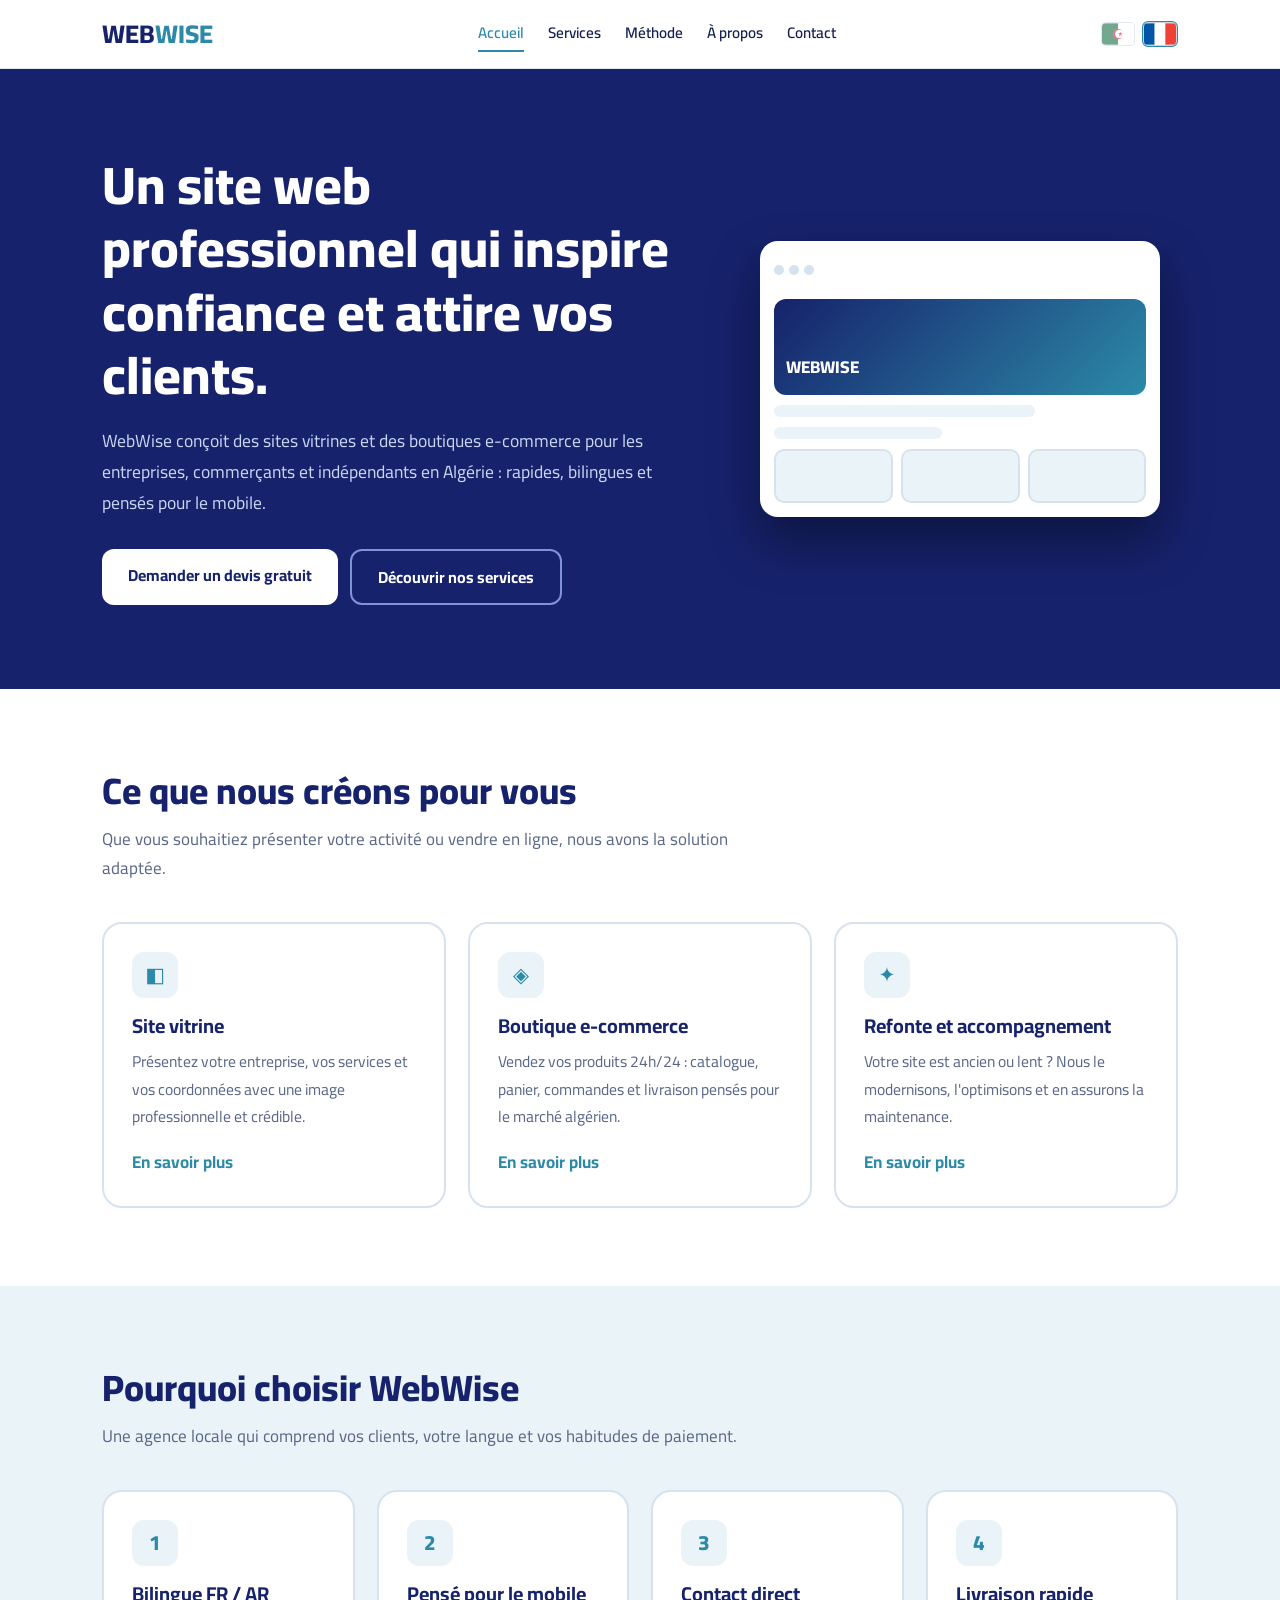
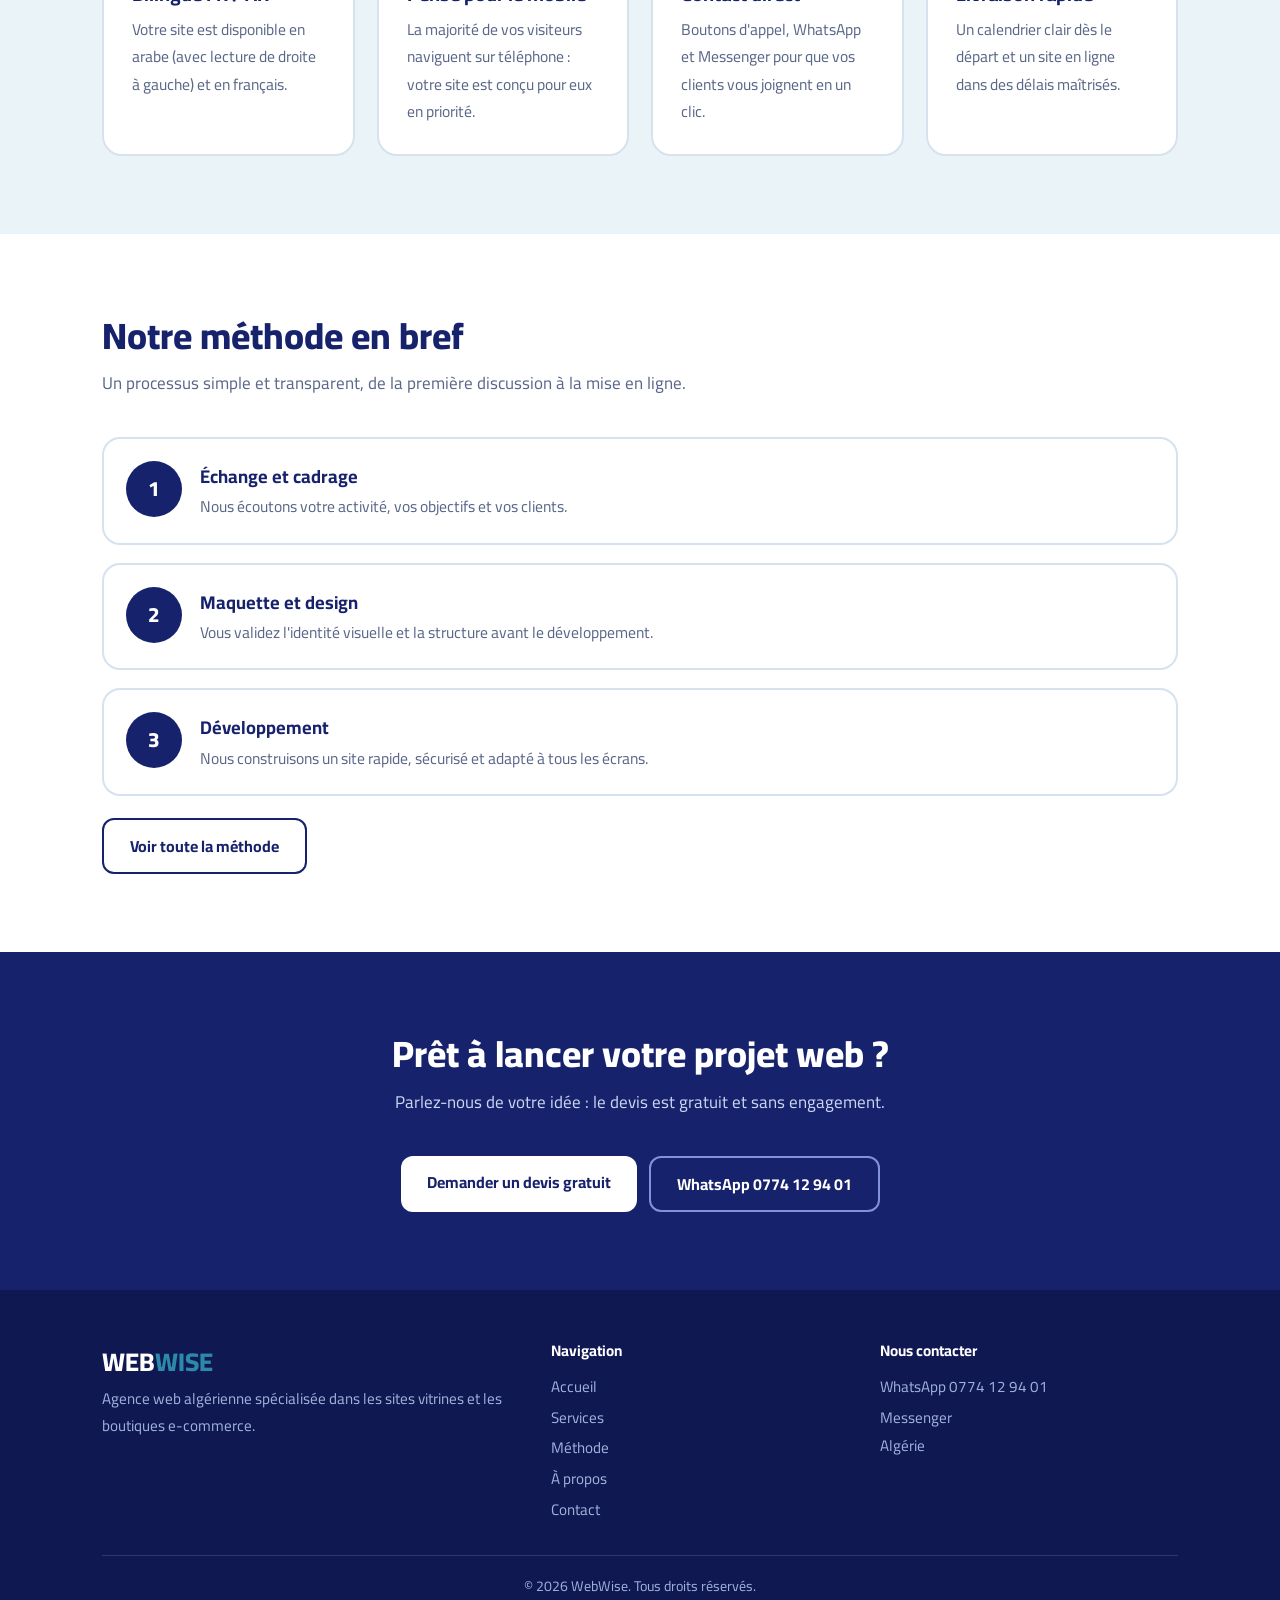
==== index.html @ 7b69a406 "Add files via upload" ====
<!DOCTYPE html>
<html lang="fr" dir="ltr">
<head>
<meta charset="utf-8">
<meta name="viewport" content="width=device-width, initial-scale=1">
<title data-ar="WebWise | وكالة ويب في الجزائر: مواقع تعريفية ومتاجر إلكترونية">WebWise | Agence web en Algérie : sites vitrines et e-commerce</title>
<meta name="description" content="WebWise crée votre site vitrine et votre boutique e-commerce en Algérie : design professionnel, bilingue arabe/français, adapté au mobile.">
<link rel="icon" href="data:image/svg+xml,%3Csvg xmlns='http://www.w3.org/2000/svg' viewBox='0 0 32 32'%3E%3Crect width='32' height='32' rx='7' fill='%2316226b'/%3E%3Ctext x='16' y='23' font-size='20' font-weight='800' text-anchor='middle' fill='%232c8aa8' font-family='Arial'%3EW%3C/text%3E%3C/svg%3E">
<link rel="preconnect" href="https://fonts.googleapis.com"><link rel="preconnect" href="https://fonts.gstatic.com" crossorigin>
<link href="https://fonts.googleapis.com/css2?family=Cairo:wght@400;600;800&display=swap" rel="stylesheet">
<link rel="stylesheet" href="/style.css">
</head>
<body data-page="index">
<header id="hd"></header>
<main>
<div class="hero"><div class="wrap"><div>
<h1 data-ar="موقع إلكتروني احترافي يكسب ثقة زبائنك ويجلب لك عملاء جدداً.">Un site web professionnel qui inspire confiance et attire vos clients.</h1>
<p data-ar="تصمم WebWise مواقع تعريفية ومتاجر إلكترونية للشركات والتجار وأصحاب المهن الحرة في الجزائر: سريعة، بلغتين، ومصممة للهاتف أولاً.">WebWise conçoit des sites vitrines et des boutiques e-commerce pour les entreprises, commerçants et indépendants en Algérie : rapides, bilingues et pensés pour le mobile.</p>
<div class="actions"><a class="btn light" href="contact" data-ar="اطلب عرض سعر مجاني">Demander un devis gratuit</a><a class="btn ghost" href="services" data-ar="اكتشف خدماتنا">Découvrir nos services</a></div></div>
<div class="mock" aria-hidden="true"><div><i></i><i></i><i></i></div><div class="ban">WEBWISE</div><div class="bar" style="width:70%"></div><div class="bar" style="width:45%"></div><div class="tiles"><b></b><b></b><b></b></div></div>
</div></div>
<section><div class="wrap"><h2 data-ar="ما نصنعه لك">Ce que nous créons pour vous</h2><p class="sub" data-ar="سواء أردت عرض نشاطك أو البيع عبر الإنترنت، لدينا الحل المناسب.">Que vous souhaitiez présenter votre activité ou vendre en ligne, nous avons la solution adaptée.</p>
<div class="grid g3">
<article class="card "><div class="ic">◧</div><h3 data-ar="موقع تعريفي (Vitrine)">Site vitrine</h3><p data-ar="اعرض شركتك وخدماتك وبيانات التواصل بصورة احترافية وموثوقة.">Présentez votre entreprise, vos services et vos coordonnées avec une image professionnelle et crédible.</p><a class="more" href="services#vitrine" data-ar="اعرف المزيد">En savoir plus</a></article>
<article class="card "><div class="ic">◈</div><h3 data-ar="متجر إلكتروني">Boutique e-commerce</h3><p data-ar="بع منتجاتك على مدار الساعة: كتالوج وسلة وطلبات وتوصيل مصمم للسوق الجزائري.">Vendez vos produits 24h/24 : catalogue, panier, commandes et livraison pensés pour le marché algérien.</p><a class="more" href="services#ecommerce" data-ar="اعرف المزيد">En savoir plus</a></article>
<article class="card "><div class="ic">✦</div><h3 data-ar="إعادة تصميم ومرافقة">Refonte et accompagnement</h3><p data-ar="موقعك قديم أو بطيء؟ نحدّثه ونحسّنه ونتكفل بصيانته.">Votre site est ancien ou lent ? Nous le modernisons, l'optimisons et en assurons la maintenance.</p><a class="more" href="services#extras" data-ar="اعرف المزيد">En savoir plus</a></article>
</div></div></section>
<section class="alt"><div class="wrap"><h2 data-ar="لماذا تختار WebWise">Pourquoi choisir WebWise</h2><p class="sub" data-ar="وكالة محلية تفهم زبائنك ولغتهم وعادات الدفع لديهم.">Une agence locale qui comprend vos clients, votre langue et vos habitudes de paiement.</p>
<div class="grid g4">
<article class="card "><div class="ic">1</div><h3 data-ar="بلغتين عربي / فرنسي">Bilingue FR / AR</h3><p data-ar="موقعك متاح بالعربية (مع اتجاه الكتابة من اليمين إلى اليسار) وبالفرنسية.">Votre site est disponible en arabe (avec lecture de droite à gauche) et en français.</p></article>
<article class="card "><div class="ic">2</div><h3 data-ar="مصمم للهاتف">Pensé pour le mobile</h3><p data-ar="أغلب زوارك يتصفحون من الهاتف، لذلك نصمم موقعك لهم أولاً.">La majorité de vos visiteurs naviguent sur téléphone : votre site est conçu pour eux en priorité.</p></article>
<article class="card "><div class="ic">3</div><h3 data-ar="تواصل مباشر">Contact direct</h3><p data-ar="أزرار اتصال وواتساب وماسنجر ليصل إليك زبائنك بنقرة واحدة.">Boutons d'appel, WhatsApp et Messenger pour que vos clients vous joignent en un clic.</p></article>
<article class="card "><div class="ic">4</div><h3 data-ar="تسليم سريع">Livraison rapide</h3><p data-ar="جدول زمني واضح منذ البداية وموقع جاهز في آجال محددة.">Un calendrier clair dès le départ et un site en ligne dans des délais maîtrisés.</p></article>
</div></div></section>
<section><div class="wrap"><h2 data-ar="منهجيتنا باختصار">Notre méthode en bref</h2><p class="sub" data-ar="مسار بسيط وشفاف، من أول نقاش حتى نشر الموقع.">Un processus simple et transparent, de la première discussion à la mise en ligne.</p>
<div class="steps">
<div class="step"><div><h3 data-ar="النقاش وتحديد الاحتياجات">Échange et cadrage</h3><p data-ar="نستمع إلى نشاطك وأهدافك وزبائنك.">Nous écoutons votre activité, vos objectifs et vos clients.</p></div></div>
<div class="step"><div><h3 data-ar="التصميم والنموذج الأولي">Maquette et design</h3><p data-ar="توافق على الهوية البصرية وهيكل الموقع قبل بدء التطوير.">Vous validez l'identité visuelle et la structure avant le développement.</p></div></div>
<div class="step"><div><h3 data-ar="التطوير">Développement</h3><p data-ar="نبني موقعاً سريعاً وآمناً ومتوافقاً مع جميع الشاشات.">Nous construisons un site rapide, sécurisé et adapté à tous les écrans.</p></div></div>
</div><p style="margin-top:22px"><a class="btn line" href="methode" data-ar="شاهد المنهجية كاملة">Voir toute la méthode</a></p></div></section>
<section class="band"><div class="wrap"><h2 data-ar="مستعد لإطلاق مشروعك على الويب؟">Prêt à lancer votre projet web ?</h2><p class="sub" data-ar="حدثنا عن فكرتك: عرض السعر مجاني وبدون أي التزام.">Parlez-nous de votre idée : le devis est gratuit et sans engagement.</p><div class="actions"><a class="btn light" href="contact" data-ar="اطلب عرض سعر مجاني">Demander un devis gratuit</a><a class="btn ghost ltr" href="https://wa.me/213774129401" target="_blank" rel="noopener">WhatsApp 0774 12 94 01</a></div></div></section>
</main>
<footer id="ft"></footer>
<script src="/app.js"></script>
</body>
</html>
---- style.css ----
:root{--navy:#16226b;--navy-d:#0f1850;--teal:#2c8aa8;--sky:#eaf3f8;--ink:#14204f;--muted:#5a6788;--line:#d6e2ee}
*{box-sizing:border-box;margin:0}
html{scroll-behavior:smooth}
body{font-family:Cairo,system-ui,"Segoe UI",Tahoma,sans-serif;color:var(--ink);background:#fff;line-height:1.75;font-size:17px}
a{color:inherit}
:focus-visible{outline:3px solid var(--teal);outline-offset:3px}
.wrap{max-width:1120px;margin:0 auto;padding:0 22px}
header{position:sticky;top:0;z-index:10;background:#fff;border-bottom:1px solid #dfe7ef}
.nav{display:flex;align-items:center;justify-content:space-between;height:68px;gap:16px}
.brand{font-weight:800;font-size:1.6rem;text-decoration:none;color:var(--navy);direction:ltr}
.brand span{color:var(--teal)}
.menu{display:flex;gap:24px;align-items:center}
.menu a{text-decoration:none;font-weight:600;font-size:.95rem;padding:4px 0;border-bottom:2px solid transparent}
.menu a:hover,.menu a.on{color:var(--teal);border-color:var(--teal)}
.tools{display:flex;gap:10px;align-items:center}
.flags{display:flex;gap:6px}
.flags button{padding:0;border:2px solid transparent;background:none;border-radius:6px;cursor:pointer;line-height:0;opacity:.55}
.flags button svg{width:32px;height:22px;border-radius:4px;box-shadow:0 0 0 1px #c9d4e0}
.flags button[aria-pressed=true]{opacity:1;border-color:var(--teal)}
.burger{display:none;background:none;border:2px solid var(--line);border-radius:8px;width:42px;height:38px;cursor:pointer;font-size:1.2rem;color:var(--navy)}
.btn{display:inline-block;background:var(--teal);color:#fff;padding:12px 26px;border-radius:12px;text-decoration:none;font-weight:700;font-family:inherit;font-size:1rem;border:0;cursor:pointer}
.btn:hover{background:#237390}
.btn.light{background:#fff;color:var(--navy)}.btn.light:hover{background:var(--sky)}
.btn.ghost{background:none;border:2px solid #7f93d6;color:#fff}.btn.ghost:hover{background:#ffffff18}
.btn.line{background:none;border:2px solid var(--navy);color:var(--navy)}.btn.line:hover{background:var(--sky)}
.actions{display:flex;gap:12px;flex-wrap:wrap}
.hero{background:var(--navy);color:#fff;padding:84px 0}
.hero .wrap{display:grid;grid-template-columns:1.15fr .85fr;gap:52px;align-items:center}
h1{font-size:clamp(2.1rem,4.6vw,3.3rem);line-height:1.2;font-weight:800}
.hero p{margin:20px 0 30px;color:#c9d6f2;font-size:1.1rem;max-width:34em}
.page-hero{background:var(--navy);color:#fff;padding:60px 0}
.page-hero p{margin:14px 0 0;color:#c9d6f2;max-width:38em;font-size:1.08rem}
.mock{background:#fff;border-radius:18px;padding:14px;box-shadow:0 24px 50px #0006;max-width:400px;margin-inline:auto;width:100%}
.mock i{display:inline-block;width:10px;height:10px;border-radius:50%;background:#d6e2ee;margin-inline-end:5px}
.mock .bar{height:12px;border-radius:6px;background:var(--sky);margin:10px 0}
.mock .ban{height:96px;border-radius:12px;background:linear-gradient(135deg,var(--navy),var(--teal));margin-top:14px;display:flex;align-items:end;padding:12px;color:#fff;font-weight:800;direction:ltr}
.mock .tiles{display:grid;grid-template-columns:repeat(3,1fr);gap:8px;margin-top:10px}
.mock .tiles b{height:54px;border-radius:10px;background:var(--sky);border:2px solid var(--line)}
section{padding:78px 0}
section.alt{background:var(--sky)}
h2{font-size:clamp(1.7rem,3.2vw,2.3rem);line-height:1.3;color:var(--navy);font-weight:800;margin-bottom:10px}
.sub{color:var(--muted);max-width:40em;margin-bottom:38px}
.grid{display:grid;gap:22px}.g2{grid-template-columns:repeat(2,1fr)}.g3{grid-template-columns:repeat(3,1fr)}.g4{grid-template-columns:repeat(4,1fr)}
.card{border:2px solid var(--line);border-radius:20px;padding:28px;background:#fff;display:flex;flex-direction:column;gap:8px}
.card h3{font-size:1.25rem;color:var(--navy);line-height:1.4}
.card p{color:var(--muted);font-size:.98rem}
.card.dark{background:var(--navy);border-color:var(--navy)}.card.dark h3{color:#fff}.card.dark p{color:#c9d6f2}
.card .more{margin-top:auto;padding-top:10px;font-weight:700;color:var(--teal);text-decoration:none}
.ic{width:46px;height:46px;border-radius:12px;background:var(--sky);color:var(--teal);display:grid;place-items:center;font-weight:800;font-size:1.3rem;margin-bottom:6px}
.split{display:grid;grid-template-columns:1fr 1fr;gap:48px;align-items:start;padding:30px 0}
.split+.split{border-top:1px solid var(--line)}
.split p{color:var(--muted);margin-top:8px}
ul.ticks{list-style:none;padding:0;display:grid;gap:10px}
ul.ticks li{padding-inline-start:30px;position:relative}
ul.ticks li::before{content:"✓";position:absolute;inset-inline-start:0;color:#fff;background:var(--teal);width:22px;height:22px;border-radius:50%;font-size:.8rem;display:grid;place-items:center;top:5px}
.steps{display:grid;gap:18px;counter-reset:s}
.step{display:grid;grid-template-columns:56px 1fr;gap:18px;border:2px solid var(--line);border-radius:18px;padding:22px;background:#fff}
.step::before{counter-increment:s;content:counter(s);width:56px;height:56px;border-radius:50%;background:var(--navy);color:#fff;display:grid;place-items:center;font-weight:800;font-size:1.3rem}
.step h3{color:var(--navy);font-size:1.15rem}.step p{color:var(--muted);font-size:.98rem}
details{border:2px solid var(--line);border-radius:14px;padding:16px 20px;background:#fff;margin-bottom:12px}
summary{cursor:pointer;font-weight:700;color:var(--navy)}
details p{color:var(--muted);margin-top:8px}
.band{background:var(--navy);color:#fff;text-align:center}
.band h2{color:#fff}.band .sub{margin-inline:auto;color:#c9d6f2}.band .actions{justify-content:center}
form{display:grid;gap:14px}
label{font-weight:700;font-size:.95rem;color:var(--navy);display:grid;gap:6px}
input,select,textarea{font:inherit;padding:12px 14px;border:2px solid var(--line);border-radius:12px;background:#fff;color:var(--ink);width:100%}
input:focus,select:focus,textarea:focus{border-color:var(--teal);outline:0}
.info{display:grid;gap:14px}
.info a{color:var(--navy);font-weight:700}
footer{background:var(--navy-d);color:#9fb0dd;padding:48px 0 22px;font-size:.95rem}
.fgrid{display:grid;grid-template-columns:1.4fr 1fr 1fr;gap:32px}
footer h4{color:#fff;margin-bottom:8px}
footer a{display:block;text-decoration:none;padding:2px 0}footer a:hover{color:#fff}
.copy{border-top:1px solid #ffffff22;margin-top:30px;padding-top:18px;text-align:center;font-size:.88rem}
.ltr{direction:ltr;display:inline-block}
@media(max-width:860px){
.hero .wrap,.g2,.g3,.g4,.split,.fgrid{grid-template-columns:1fr}
.hero{padding:40px 0}.mock{max-width:280px;order:-1}
section{padding:50px 0}.split{gap:18px}
.burger{display:block}
.menu{display:none;position:absolute;top:68px;inset-inline:0;background:#fff;flex-direction:column;align-items:flex-start;padding:16px 22px;border-bottom:1px solid #dfe7ef;gap:12px}
.menu.open{display:flex}}
@media(prefers-reduced-motion:reduce){html{scroll-behavior:auto}}
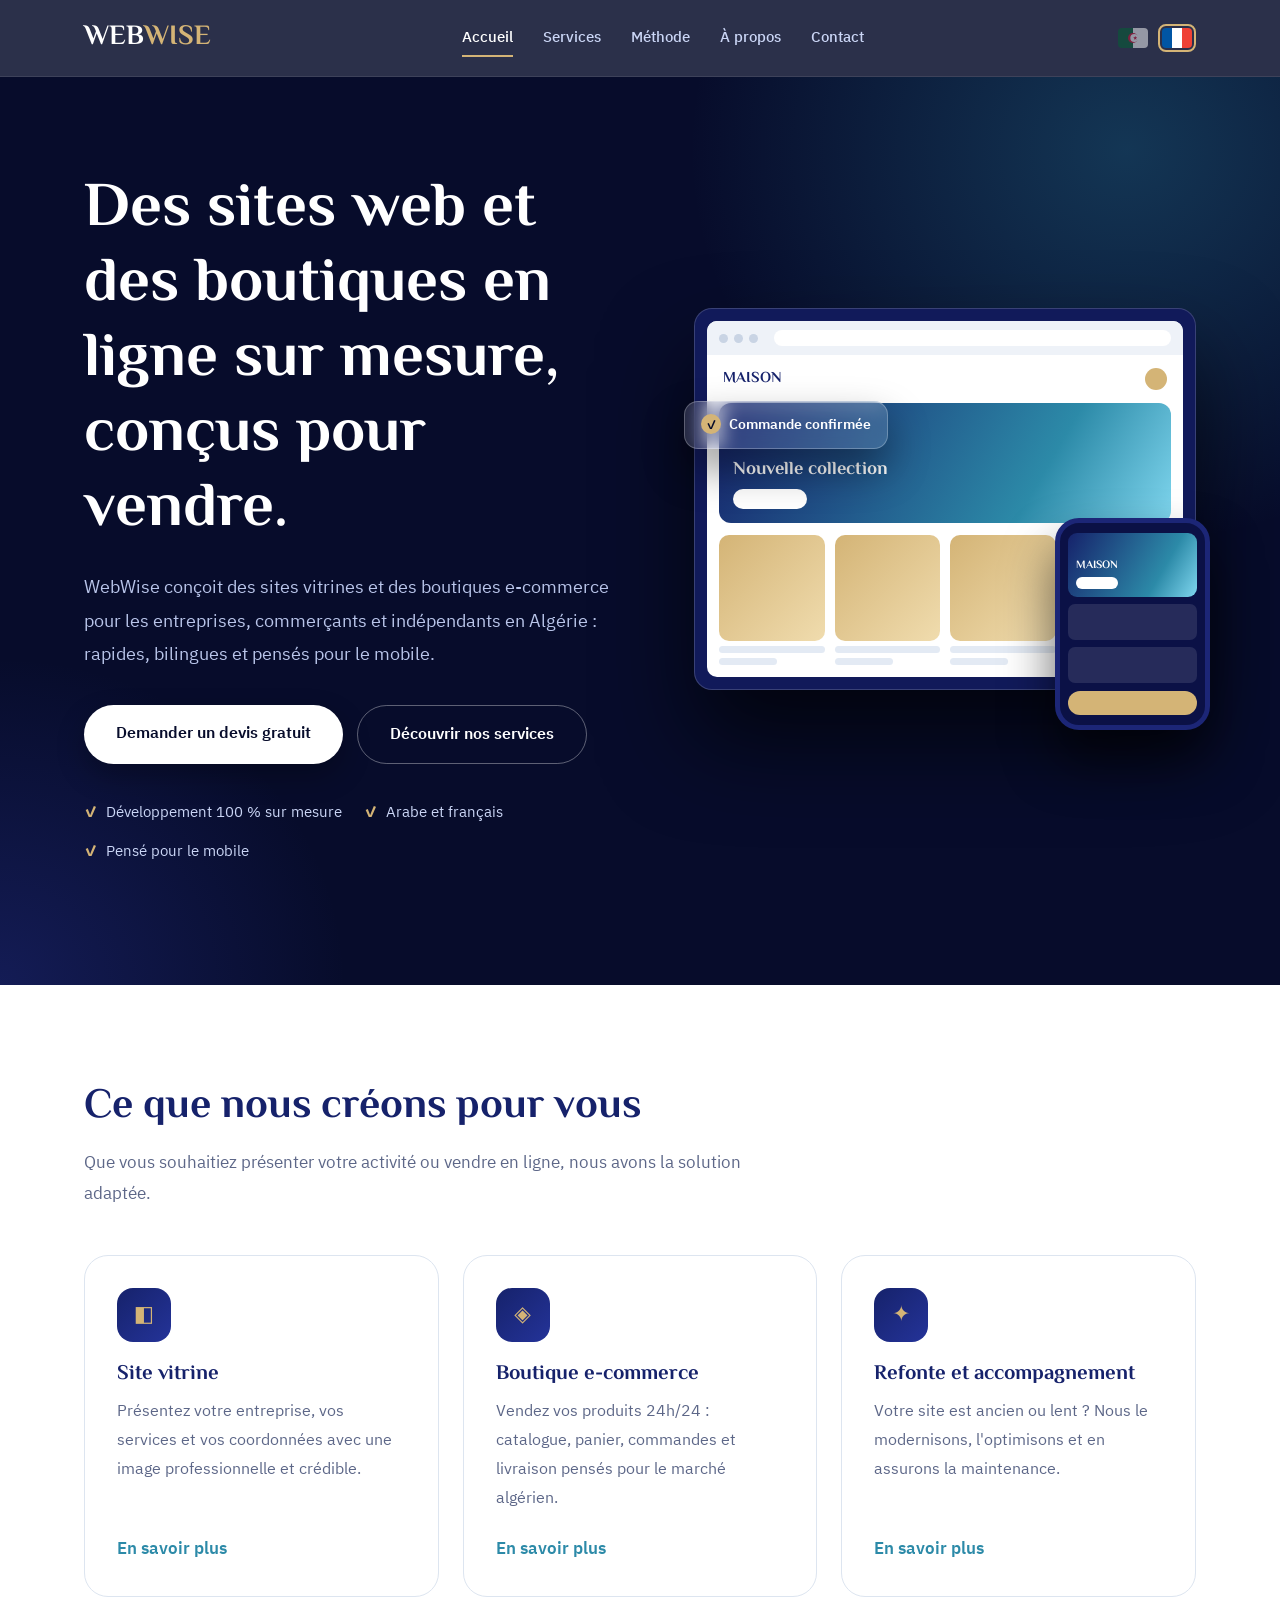
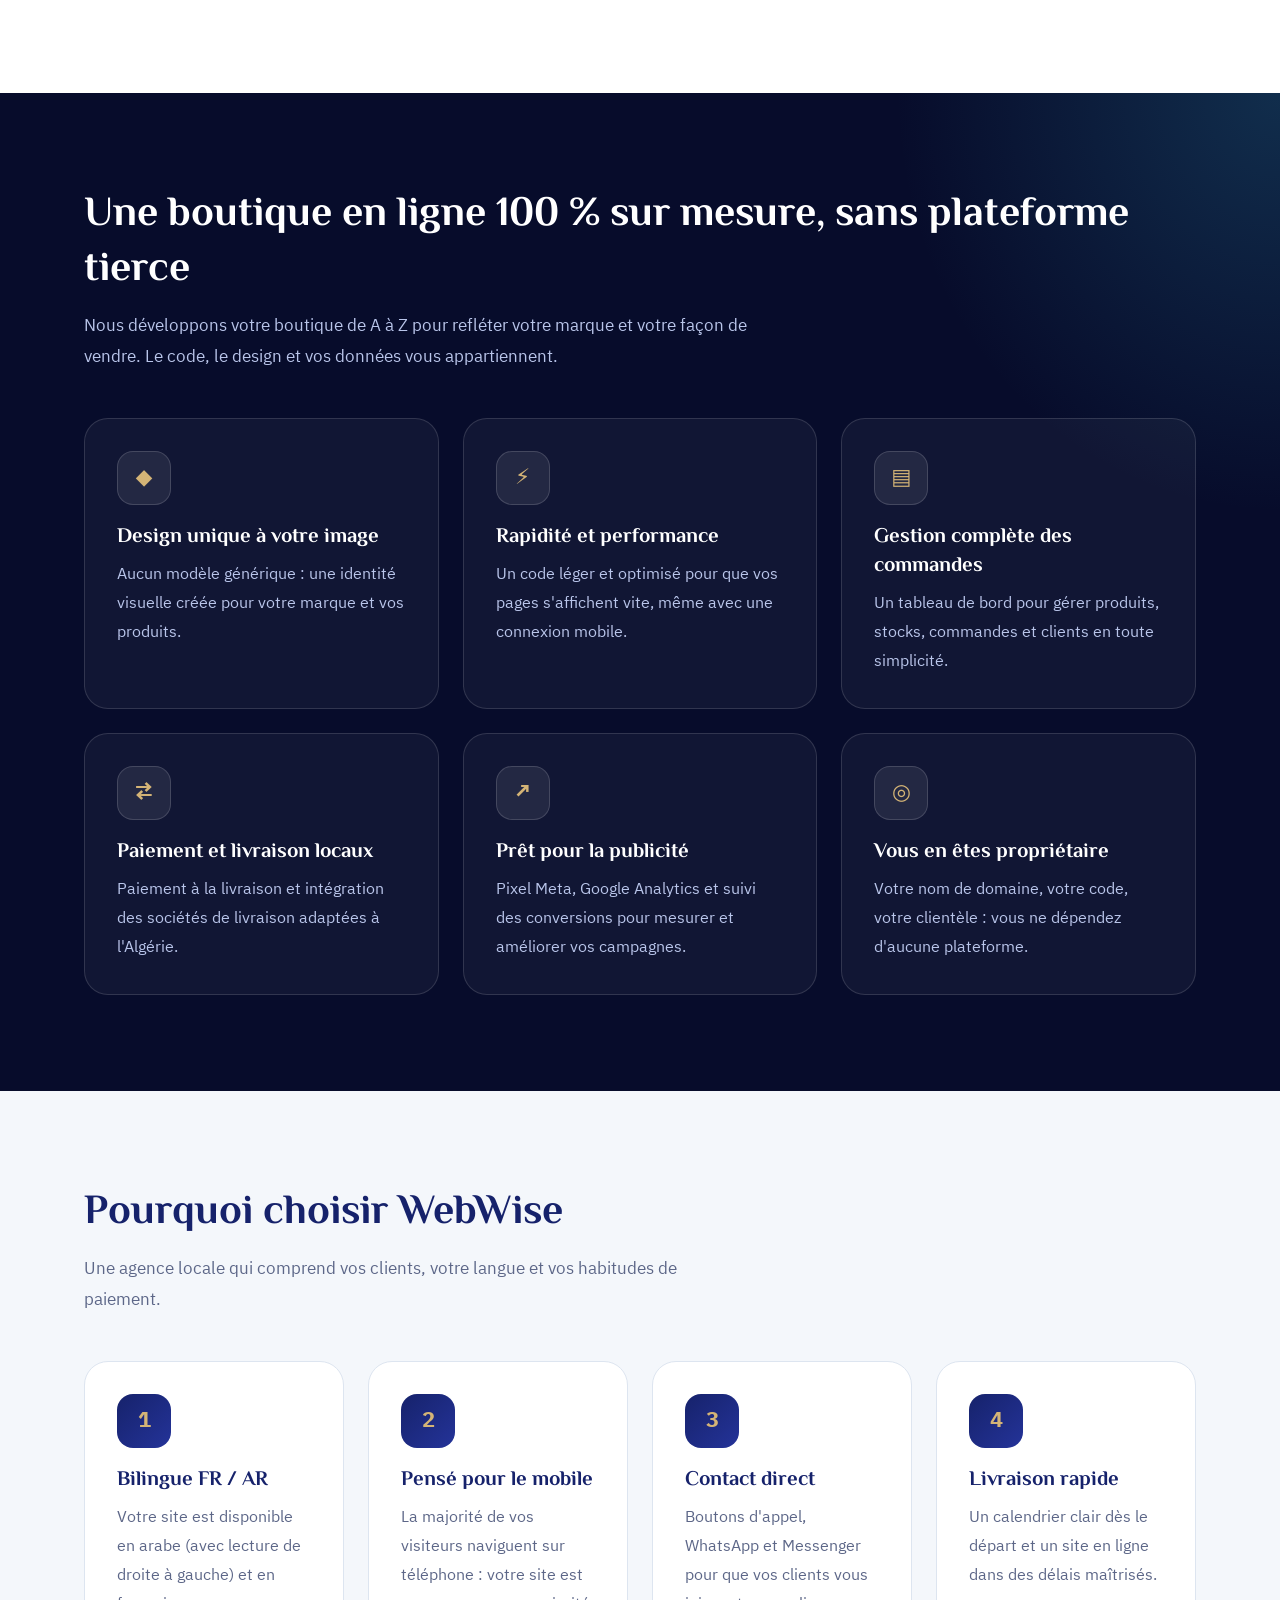
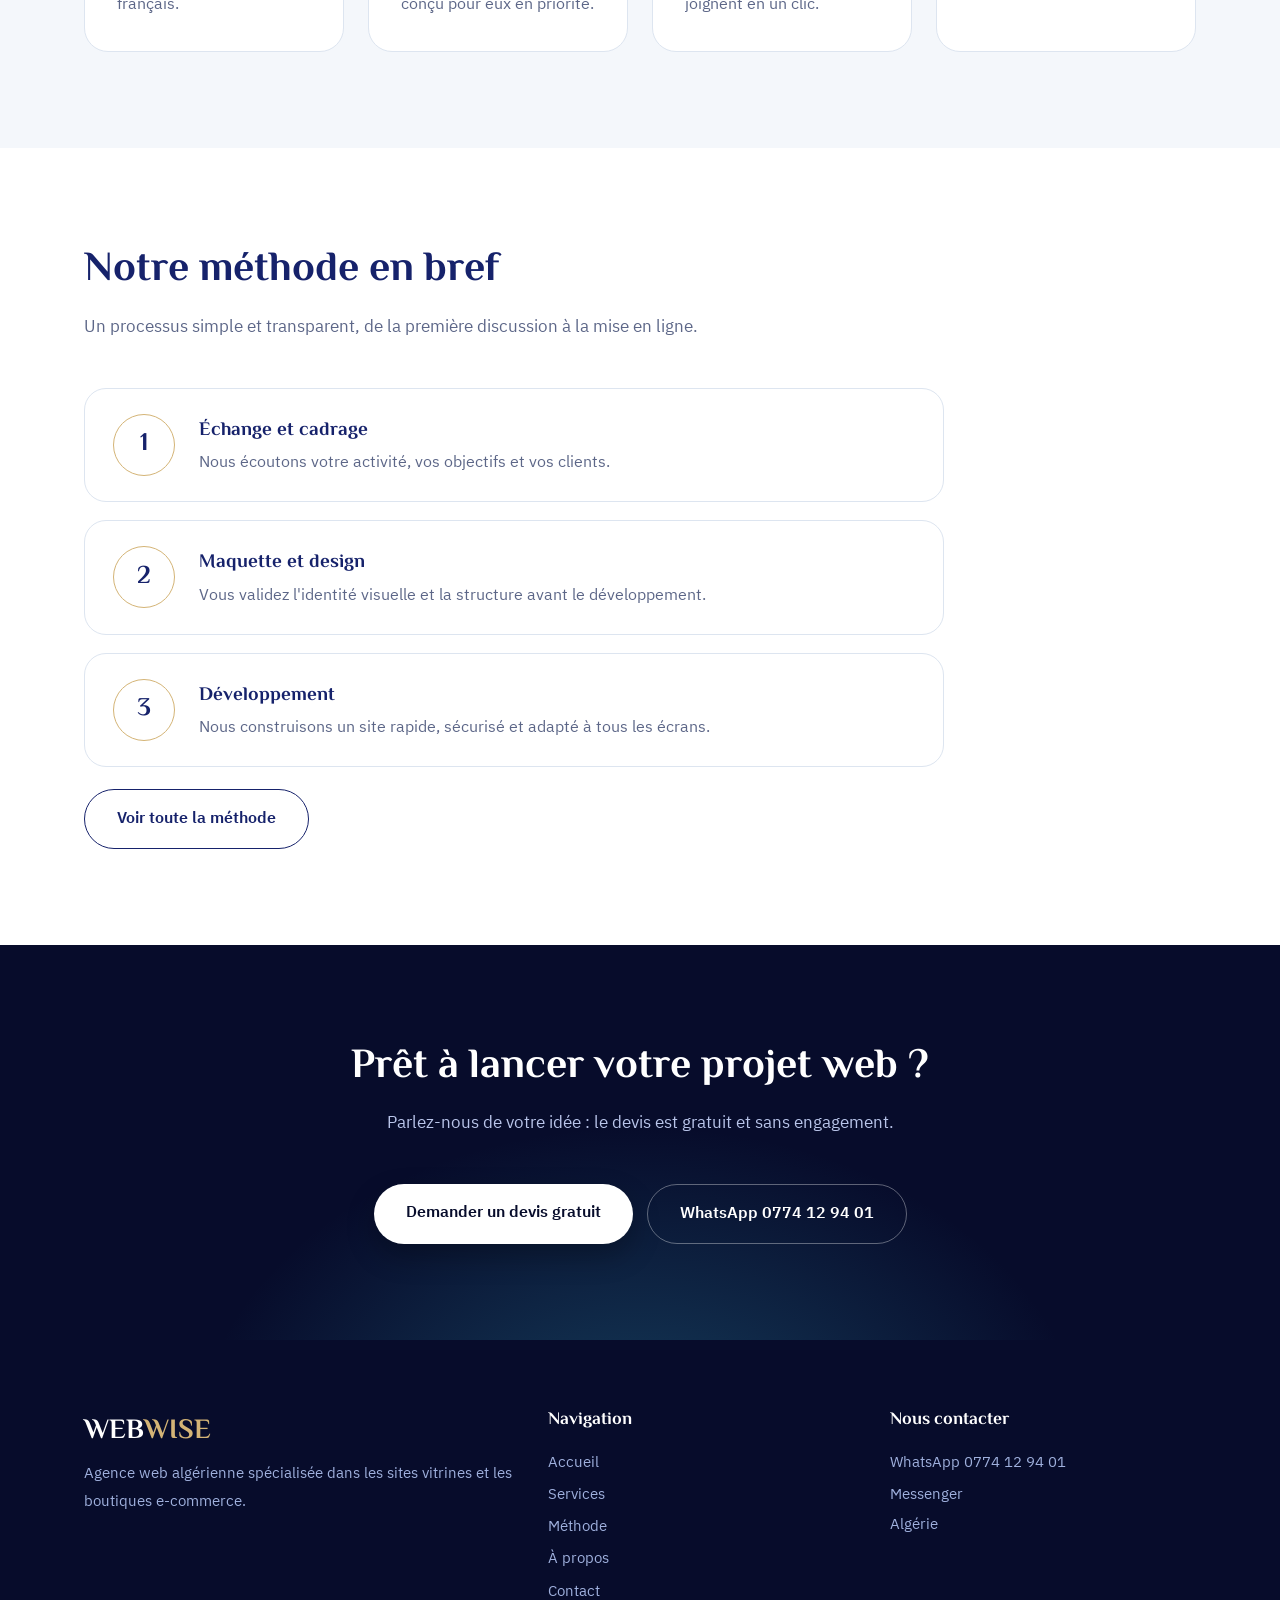
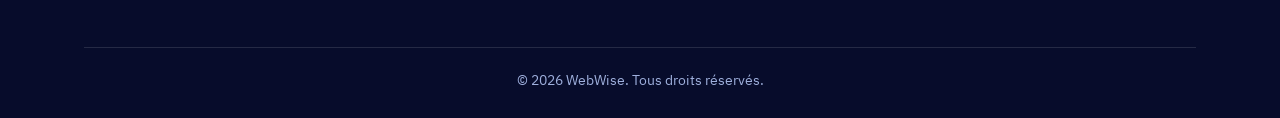
==== commit 070b8cc4: "Add files via upload" ====
--- a/index.html
+++ b/index.html
@@ -7,17 +7,17 @@
 <meta name="description" content="WebWise crée votre site vitrine et votre boutique e-commerce en Algérie : design professionnel, bilingue arabe/français, adapté au mobile.">
 <link rel="icon" href="data:image/svg+xml,%3Csvg xmlns='http://www.w3.org/2000/svg' viewBox='0 0 32 32'%3E%3Crect width='32' height='32' rx='7' fill='%2316226b'/%3E%3Ctext x='16' y='23' font-size='20' font-weight='800' text-anchor='middle' fill='%232c8aa8' font-family='Arial'%3EW%3C/text%3E%3C/svg%3E">
 <link rel="preconnect" href="https://fonts.googleapis.com"><link rel="preconnect" href="https://fonts.gstatic.com" crossorigin>
-<link href="https://fonts.googleapis.com/css2?family=Cairo:wght@400;600;800&display=swap" rel="stylesheet">
+<link href="https://fonts.googleapis.com/css2?family=El+Messiri:wght@500;700&family=IBM+Plex+Sans+Arabic:wght@400;500;600&display=swap" rel="stylesheet">
 <link rel="stylesheet" href="/style.css">
 </head>
 <body data-page="index">
 <header id="hd"></header>
 <main>
 <div class="hero"><div class="wrap"><div>
-<h1 data-ar="موقع إلكتروني احترافي يكسب ثقة زبائنك ويجلب لك عملاء جدداً.">Un site web professionnel qui inspire confiance et attire vos clients.</h1>
+<h1 data-ar="مواقع ومتاجر إلكترونية مصممة خصيصاً لك، وجاهزة للبيع.">Des sites web et des boutiques en ligne sur mesure, conçus pour vendre.</h1>
 <p data-ar="تصمم WebWise مواقع تعريفية ومتاجر إلكترونية للشركات والتجار وأصحاب المهن الحرة في الجزائر: سريعة، بلغتين، ومصممة للهاتف أولاً.">WebWise conçoit des sites vitrines et des boutiques e-commerce pour les entreprises, commerçants et indépendants en Algérie : rapides, bilingues et pensés pour le mobile.</p>
-<div class="actions"><a class="btn light" href="contact" data-ar="اطلب عرض سعر مجاني">Demander un devis gratuit</a><a class="btn ghost" href="services" data-ar="اكتشف خدماتنا">Découvrir nos services</a></div></div>
-<div class="mock" aria-hidden="true"><div><i></i><i></i><i></i></div><div class="ban">WEBWISE</div><div class="bar" style="width:70%"></div><div class="bar" style="width:45%"></div><div class="tiles"><b></b><b></b><b></b></div></div>
+<div class="actions"><a class="btn light" href="contact" data-ar="اطلب عرض سعر مجاني">Demander un devis gratuit</a><a class="btn ghost" href="services" data-ar="اكتشف خدماتنا">Découvrir nos services</a></div><ul class="pills"><li data-ar="تطوير مخصص بالكامل">Développement 100 % sur mesure</li><li data-ar="بالعربية والفرنسية">Arabe et français</li><li data-ar="مصمم للهاتف أولاً">Pensé pour le mobile</li></ul></div>
+<div class="stage" aria-hidden="true"><div class="laptop"><div class="screen"><div class="tb"><i></i><i></i><i></i><em></em></div><div class="sn">MAISON<b></b></div><div class="bn">Nouvelle collection<span></span></div><div class="pr"><div><b></b><u></u><u></u></div><div><b></b><u></u><u></u></div><div><b></b><u></u><u></u></div><div><b></b><u></u><u></u></div></div></div></div><div class="phone"><div class="bn">MAISON<span></span></div><p></p><p></p><div class="cta"></div></div><div class="glass" data-ar="تم تأكيد الطلب">Commande confirmée</div></div>
 </div></div>
 <section><div class="wrap"><h2 data-ar="ما نصنعه لك">Ce que nous créons pour vous</h2><p class="sub" data-ar="سواء أردت عرض نشاطك أو البيع عبر الإنترنت، لدينا الحل المناسب.">Que vous souhaitiez présenter votre activité ou vendre en ligne, nous avons la solution adaptée.</p>
 <div class="grid g3">
@@ -25,6 +25,7 @@
 <article class="card "><div class="ic">◈</div><h3 data-ar="متجر إلكتروني">Boutique e-commerce</h3><p data-ar="بع منتجاتك على مدار الساعة: كتالوج وسلة وطلبات وتوصيل مصمم للسوق الجزائري.">Vendez vos produits 24h/24 : catalogue, panier, commandes et livraison pensés pour le marché algérien.</p><a class="more" href="services#ecommerce" data-ar="اعرف المزيد">En savoir plus</a></article>
 <article class="card "><div class="ic">✦</div><h3 data-ar="إعادة تصميم ومرافقة">Refonte et accompagnement</h3><p data-ar="موقعك قديم أو بطيء؟ نحدّثه ونحسّنه ونتكفل بصيانته.">Votre site est ancien ou lent ? Nous le modernisons, l'optimisons et en assurons la maintenance.</p><a class="more" href="services#extras" data-ar="اعرف المزيد">En savoir plus</a></article>
 </div></div></section>
+<section class="sec-dark"><div class="wrap"><h2 data-ar="متجر إلكتروني مخصص بالكامل، دون منصات جاهزة">Une boutique en ligne 100 % sur mesure, sans plateforme tierce</h2><p class="sub" data-ar="نطوّر متجرك من الصفر ليعكس علامتك التجارية ويلائم طريقة بيعك، ويكون ملكك بالكامل.">Nous développons votre boutique de A à Z pour refléter votre marque et votre façon de vendre. Le code, le design et vos données vous appartiennent.</p><div class="grid g3"><article class="card"><div class="ic">◆</div><h3 data-ar="تصميم فريد يعكس علامتك">Design unique à votre image</h3><p data-ar="لا قوالب جاهزة: هوية بصرية مصممة لعلامتك ومنتجاتك.">Aucun modèle générique : une identité visuelle créée pour votre marque et vos produits.</p></article><article class="card"><div class="ic">⚡</div><h3 data-ar="سرعة وأداء">Rapidité et performance</h3><p data-ar="كود خفيف ومحسّن لتظهر صفحاتك بسرعة حتى مع الاتصال عبر الهاتف.">Un code léger et optimisé pour que vos pages s'affichent vite, même avec une connexion mobile.</p></article><article class="card"><div class="ic">▤</div><h3 data-ar="إدارة كاملة للطلبات">Gestion complète des commandes</h3><p data-ar="لوحة تحكم لإدارة المنتجات والمخزون والطلبات والزبائن بسهولة.">Un tableau de bord pour gérer produits, stocks, commandes et clients en toute simplicité.</p></article><article class="card"><div class="ic">⇄</div><h3 data-ar="دفع وتوصيل محليان">Paiement et livraison locaux</h3><p data-ar="الدفع عند الاستلام وربط شركات التوصيل المناسبة للجزائر.">Paiement à la livraison et intégration des sociétés de livraison adaptées à l'Algérie.</p></article><article class="card"><div class="ic">↗</div><h3 data-ar="جاهز للإعلانات">Prêt pour la publicité</h3><p data-ar="بيكسل ميتا وGoogle Analytics وتتبع التحويلات لقياس حملاتك وتحسينها.">Pixel Meta, Google Analytics et suivi des conversions pour mesurer et améliorer vos campagnes.</p></article><article class="card"><div class="ic">◎</div><h3 data-ar="أنت المالك الكامل">Vous en êtes propriétaire</h3><p data-ar="نطاقك وكودك وزبائنك: لا تعتمد على أي منصة.">Votre nom de domaine, votre code, votre clientèle : vous ne dépendez d'aucune plateforme.</p></article></div></div></section>
 <section class="alt"><div class="wrap"><h2 data-ar="لماذا تختار WebWise">Pourquoi choisir WebWise</h2><p class="sub" data-ar="وكالة محلية تفهم زبائنك ولغتهم وعادات الدفع لديهم.">Une agence locale qui comprend vos clients, votre langue et vos habitudes de paiement.</p>
 <div class="grid g4">
 <article class="card "><div class="ic">1</div><h3 data-ar="بلغتين عربي / فرنسي">Bilingue FR / AR</h3><p data-ar="موقعك متاح بالعربية (مع اتجاه الكتابة من اليمين إلى اليسار) وبالفرنسية.">Votre site est disponible en arabe (avec lecture de droite à gauche) et en français.</p></article>
--- a/style.css
+++ b/style.css
@@ -1,84 +1,110 @@
-:root{--navy:#16226b;--navy-d:#0f1850;--teal:#2c8aa8;--sky:#eaf3f8;--ink:#14204f;--muted:#5a6788;--line:#d6e2ee}
+:root{--ink:#070c2b;--navy:#16226b;--teal:#2c8aa8;--ice:#7fd6ee;--gold:#d4b476;--bg:#f4f7fb;--text:#18204a;--muted:#5d6788;--line:#dde5f0}
 *{box-sizing:border-box;margin:0}
 html{scroll-behavior:smooth}
-body{font-family:Cairo,system-ui,"Segoe UI",Tahoma,sans-serif;color:var(--ink);background:#fff;line-height:1.75;font-size:17px}
+body{font-family:"IBM Plex Sans Arabic",system-ui,"Segoe UI",sans-serif;color:var(--text);background:#fff;line-height:1.85;font-size:17px;-webkit-font-smoothing:antialiased}
+h1,h2,h3,.brand,.step::before{font-family:"El Messiri","IBM Plex Sans Arabic",serif}
 a{color:inherit}
-:focus-visible{outline:3px solid var(--teal);outline-offset:3px}
-.wrap{max-width:1120px;margin:0 auto;padding:0 22px}
-header{position:sticky;top:0;z-index:10;background:#fff;border-bottom:1px solid #dfe7ef}
-.nav{display:flex;align-items:center;justify-content:space-between;height:68px;gap:16px}
-.brand{font-weight:800;font-size:1.6rem;text-decoration:none;color:var(--navy);direction:ltr}
-.brand span{color:var(--teal)}
-.menu{display:flex;gap:24px;align-items:center}
-.menu a{text-decoration:none;font-weight:600;font-size:.95rem;padding:4px 0;border-bottom:2px solid transparent}
-.menu a:hover,.menu a.on{color:var(--teal);border-color:var(--teal)}
-.tools{display:flex;gap:10px;align-items:center}
+:focus-visible{outline:3px solid var(--ice);outline-offset:3px}
+.wrap{max-width:1160px;margin:0 auto;padding:0 24px}
+header{position:sticky;top:0;z-index:10;background:#070c2bd9;backdrop-filter:blur(14px);-webkit-backdrop-filter:blur(14px);border-bottom:1px solid #ffffff17}
+.nav{display:flex;align-items:center;justify-content:space-between;height:76px;gap:16px}
+.brand{font-weight:700;font-size:1.75rem;text-decoration:none;color:#fff;direction:ltr}
+.brand span{color:var(--gold)}
+.menu{display:flex;gap:30px;align-items:center}
+.menu a{text-decoration:none;font-weight:500;font-size:.96rem;color:#cbd6f6;padding:4px 0;border-bottom:2px solid transparent;transition:color .2s}
+.menu a:hover{color:#fff}.menu a.on{color:#fff;border-color:var(--gold)}
+.tools{display:flex;gap:12px;align-items:center}
 .flags{display:flex;gap:6px}
-.flags button{padding:0;border:2px solid transparent;background:none;border-radius:6px;cursor:pointer;line-height:0;opacity:.55}
-.flags button svg{width:32px;height:22px;border-radius:4px;box-shadow:0 0 0 1px #c9d4e0}
-.flags button[aria-pressed=true]{opacity:1;border-color:var(--teal)}
-.burger{display:none;background:none;border:2px solid var(--line);border-radius:8px;width:42px;height:38px;cursor:pointer;font-size:1.2rem;color:var(--navy)}
-.btn{display:inline-block;background:var(--teal);color:#fff;padding:12px 26px;border-radius:12px;text-decoration:none;font-weight:700;font-family:inherit;font-size:1rem;border:0;cursor:pointer}
-.btn:hover{background:#237390}
-.btn.light{background:#fff;color:var(--navy)}.btn.light:hover{background:var(--sky)}
-.btn.ghost{background:none;border:2px solid #7f93d6;color:#fff}.btn.ghost:hover{background:#ffffff18}
-.btn.line{background:none;border:2px solid var(--navy);color:var(--navy)}.btn.line:hover{background:var(--sky)}
-.actions{display:flex;gap:12px;flex-wrap:wrap}
-.hero{background:var(--navy);color:#fff;padding:84px 0}
-.hero .wrap{display:grid;grid-template-columns:1.15fr .85fr;gap:52px;align-items:center}
-h1{font-size:clamp(2.1rem,4.6vw,3.3rem);line-height:1.2;font-weight:800}
-.hero p{margin:20px 0 30px;color:#c9d6f2;font-size:1.1rem;max-width:34em}
-.page-hero{background:var(--navy);color:#fff;padding:60px 0}
-.page-hero p{margin:14px 0 0;color:#c9d6f2;max-width:38em;font-size:1.08rem}
-.mock{background:#fff;border-radius:18px;padding:14px;box-shadow:0 24px 50px #0006;max-width:400px;margin-inline:auto;width:100%}
-.mock i{display:inline-block;width:10px;height:10px;border-radius:50%;background:#d6e2ee;margin-inline-end:5px}
-.mock .bar{height:12px;border-radius:6px;background:var(--sky);margin:10px 0}
-.mock .ban{height:96px;border-radius:12px;background:linear-gradient(135deg,var(--navy),var(--teal));margin-top:14px;display:flex;align-items:end;padding:12px;color:#fff;font-weight:800;direction:ltr}
-.mock .tiles{display:grid;grid-template-columns:repeat(3,1fr);gap:8px;margin-top:10px}
-.mock .tiles b{height:54px;border-radius:10px;background:var(--sky);border:2px solid var(--line)}
-section{padding:78px 0}
-section.alt{background:var(--sky)}
-h2{font-size:clamp(1.7rem,3.2vw,2.3rem);line-height:1.3;color:var(--navy);font-weight:800;margin-bottom:10px}
-.sub{color:var(--muted);max-width:40em;margin-bottom:38px}
-.grid{display:grid;gap:22px}.g2{grid-template-columns:repeat(2,1fr)}.g3{grid-template-columns:repeat(3,1fr)}.g4{grid-template-columns:repeat(4,1fr)}
-.card{border:2px solid var(--line);border-radius:20px;padding:28px;background:#fff;display:flex;flex-direction:column;gap:8px}
-.card h3{font-size:1.25rem;color:var(--navy);line-height:1.4}
+.flags button{padding:2px;border:2px solid transparent;background:none;border-radius:8px;cursor:pointer;line-height:0;opacity:.5}
+.flags button svg{width:30px;height:20px;border-radius:4px}
+.flags button[aria-pressed=true]{opacity:1;border-color:var(--gold)}
+.burger{display:none;background:none;border:1px solid #ffffff40;border-radius:10px;width:44px;height:40px;cursor:pointer;font-size:1.2rem;color:#fff}
+.btn{display:inline-block;background:linear-gradient(135deg,#2c8aa8,#47b3d3);color:#fff;padding:14px 32px;border-radius:999px;text-decoration:none;font-weight:600;font-family:inherit;font-size:1rem;border:0;cursor:pointer;box-shadow:0 12px 28px #2c8aa844;transition:transform .2s,box-shadow .2s}
+.btn:hover{transform:translateY(-2px);box-shadow:0 16px 32px #2c8aa860}
+.btn.light{background:#fff;color:var(--ink);box-shadow:0 12px 28px #0004}
+.btn.ghost{background:none;border:1.5px solid #ffffff59;color:#fff;box-shadow:none}.btn.ghost:hover{background:#ffffff14}
+.btn.line{background:none;border:1.5px solid var(--navy);color:var(--navy);box-shadow:none}.btn.line:hover{background:var(--navy);color:#fff}
+.actions{display:flex;gap:14px;flex-wrap:wrap}
+.hero{background:radial-gradient(55% 70% at 88% 8%,#2c8aa855,transparent 62%),radial-gradient(45% 60% at 0 100%,#3a4bd440,transparent 60%),var(--ink);color:#fff;padding:96px 0 120px;overflow:hidden}
+.hero .wrap{display:grid;grid-template-columns:1.05fr .95fr;gap:56px;align-items:center}
+h1{font-size:clamp(2.3rem,5vw,3.9rem);line-height:1.2;font-weight:700}
+.hero p{margin:24px 0 34px;color:#b9c5ea;font-size:1.12rem;max-width:33em}
+.pills{list-style:none;padding:0;display:flex;flex-wrap:wrap;gap:10px 22px;margin-top:34px;color:#cbd6f6;font-size:.95rem}
+.pills li::before{content:"✓";color:var(--gold);margin-inline-end:8px;font-weight:700}
+.page-hero{background:radial-gradient(50% 120% at 90% 0,#2c8aa84d,transparent 65%),var(--ink);color:#fff;padding:84px 0 76px}
+.page-hero p{margin:16px 0 0;color:#b9c5ea;max-width:38em;font-size:1.1rem}
+.stage{position:relative;max-width:540px;width:100%;margin-inline:auto;padding-bottom:40px}
+.laptop{background:#111a5a;border:1px solid #ffffff2b;border-radius:18px;padding:12px;box-shadow:0 50px 90px #000a}
+.screen{background:#fff;border-radius:10px;overflow:hidden;direction:ltr}
+.tb{display:flex;align-items:center;gap:6px;padding:9px 12px;background:#eef2f8}
+.tb i{width:9px;height:9px;border-radius:50%;background:#c9d4e4}
+.tb em{flex:1;margin-inline-start:10px;height:16px;border-radius:8px;background:#fff}
+.sn{display:flex;justify-content:space-between;align-items:center;padding:10px 16px;font-family:"El Messiri",serif;font-weight:700;color:var(--navy);font-size:.95rem}
+.sn b{width:22px;height:22px;border-radius:50%;background:var(--gold)}
+.bn{margin:0 12px;height:120px;border-radius:12px;background:linear-gradient(120deg,#16226b,#2c8aa8 70%,#7fd6ee);display:flex;flex-direction:column;justify-content:flex-end;padding:14px;color:#fff;font-family:"El Messiri",serif;font-weight:700;font-size:1.15rem;line-height:1.2}
+.bn span{display:block;margin-top:8px;width:74px;height:20px;border-radius:10px;background:#fff}
+.pr{display:grid;grid-template-columns:repeat(4,1fr);gap:10px;padding:12px}
+.pr div{display:grid;gap:5px}.pr b{aspect-ratio:1;border-radius:10px;background:linear-gradient(135deg,#e6eef8,#cfdcee)}
+.pr b:nth-child(1){background:linear-gradient(135deg,#d4b476,#f0dcae)}
+.pr u{height:7px;border-radius:4px;background:#e3eaf4}.pr u+u{width:55%}
+.phone{position:absolute;inset-inline-end:-14px;bottom:0;width:31%;background:#0b1146;border:5px solid #1c2677;border-radius:24px;padding:10px 8px;box-shadow:0 30px 50px #0009;direction:ltr}
+.phone .bn{margin:0;height:64px;font-size:.7rem;padding:8px;border-radius:9px}.phone .bn span{width:42px;height:12px;margin-top:4px}
+.phone p{margin:7px 0 0!important;height:36px;border-radius:7px;background:#ffffff1c}
+.phone .cta{height:24px;border-radius:12px;background:var(--gold);margin-top:8px}
+.glass{position:absolute;inset-inline-start:-10px;top:22%;background:#ffffff1f;border:1px solid #ffffff40;backdrop-filter:blur(10px);-webkit-backdrop-filter:blur(10px);border-radius:14px;padding:10px 16px;font-size:.88rem;font-weight:600;color:#fff;box-shadow:0 20px 40px #0006}
+.glass::before{content:"✓";display:inline-grid;place-items:center;width:20px;height:20px;border-radius:50%;background:var(--gold);color:var(--ink);margin-inline-end:8px;font-size:.75rem}
+section{padding:96px 0}
+section.alt{background:var(--bg)}
+h2{font-size:clamp(1.8rem,3.4vw,2.6rem);line-height:1.3;color:var(--navy);font-weight:700;margin-bottom:12px}
+.sub{color:var(--muted);max-width:40em;margin-bottom:46px;font-size:1.05rem}
+.grid{display:grid;gap:24px}.g2{grid-template-columns:repeat(2,1fr)}.g3{grid-template-columns:repeat(3,1fr)}.g4{grid-template-columns:repeat(4,1fr)}
+.card{border:1px solid var(--line);border-radius:24px;padding:32px;background:#fff;display:flex;flex-direction:column;gap:8px;transition:transform .25s,border-color .25s,box-shadow .25s}
+.card:hover{transform:translateY(-5px);border-color:var(--teal);box-shadow:0 22px 44px #16226b1c}
+.card h3{font-size:1.3rem;color:var(--navy);line-height:1.4;font-weight:700}
 .card p{color:var(--muted);font-size:.98rem}
-.card.dark{background:var(--navy);border-color:var(--navy)}.card.dark h3{color:#fff}.card.dark p{color:#c9d6f2}
-.card .more{margin-top:auto;padding-top:10px;font-weight:700;color:var(--teal);text-decoration:none}
-.ic{width:46px;height:46px;border-radius:12px;background:var(--sky);color:var(--teal);display:grid;place-items:center;font-weight:800;font-size:1.3rem;margin-bottom:6px}
-.split{display:grid;grid-template-columns:1fr 1fr;gap:48px;align-items:start;padding:30px 0}
+.card .more{margin-top:auto;padding-top:12px;font-weight:600;color:var(--teal);text-decoration:none}
+.ic{width:54px;height:54px;border-radius:16px;background:linear-gradient(135deg,#16226b,#243399);color:var(--gold);display:grid;place-items:center;font-weight:700;font-size:1.35rem;margin-bottom:10px}
+.sec-dark{background:radial-gradient(50% 70% at 100% 0,#2c8aa844,transparent 60%),var(--ink);color:#fff}
+.sec-dark h2{color:#fff}.sec-dark .sub{color:#b9c5ea}
+.sec-dark .card{background:#ffffff0b;border-color:#ffffff22}.sec-dark .card:hover{border-color:var(--gold);box-shadow:none}
+.sec-dark .card h3{color:#fff}.sec-dark .card p{color:#b9c5ea}
+.sec-dark .ic{background:#ffffff14;border:1px solid #ffffff26}
+.split{display:grid;grid-template-columns:1fr 1fr;gap:56px;align-items:start;padding:44px 0}
 .split+.split{border-top:1px solid var(--line)}
-.split p{color:var(--muted);margin-top:8px}
-ul.ticks{list-style:none;padding:0;display:grid;gap:10px}
-ul.ticks li{padding-inline-start:30px;position:relative}
-ul.ticks li::before{content:"✓";position:absolute;inset-inline-start:0;color:#fff;background:var(--teal);width:22px;height:22px;border-radius:50%;font-size:.8rem;display:grid;place-items:center;top:5px}
-.steps{display:grid;gap:18px;counter-reset:s}
-.step{display:grid;grid-template-columns:56px 1fr;gap:18px;border:2px solid var(--line);border-radius:18px;padding:22px;background:#fff}
-.step::before{counter-increment:s;content:counter(s);width:56px;height:56px;border-radius:50%;background:var(--navy);color:#fff;display:grid;place-items:center;font-weight:800;font-size:1.3rem}
-.step h3{color:var(--navy);font-size:1.15rem}.step p{color:var(--muted);font-size:.98rem}
-details{border:2px solid var(--line);border-radius:14px;padding:16px 20px;background:#fff;margin-bottom:12px}
-summary{cursor:pointer;font-weight:700;color:var(--navy)}
-details p{color:var(--muted);margin-top:8px}
-.band{background:var(--navy);color:#fff;text-align:center}
-.band h2{color:#fff}.band .sub{margin-inline:auto;color:#c9d6f2}.band .actions{justify-content:center}
-form{display:grid;gap:14px}
-label{font-weight:700;font-size:.95rem;color:var(--navy);display:grid;gap:6px}
-input,select,textarea{font:inherit;padding:12px 14px;border:2px solid var(--line);border-radius:12px;background:#fff;color:var(--ink);width:100%}
-input:focus,select:focus,textarea:focus{border-color:var(--teal);outline:0}
+.split p{color:var(--muted);margin-top:10px}
+ul.ticks{list-style:none;padding:0;display:grid;gap:12px}
+.split ul.ticks{background:var(--bg);border:1px solid var(--line);border-radius:24px;padding:32px}
+ul.ticks li{padding-inline-start:36px;position:relative}
+ul.ticks li::before{content:"✓";position:absolute;inset-inline-start:0;color:var(--navy);background:var(--gold);width:24px;height:24px;border-radius:50%;font-size:.8rem;font-weight:700;display:grid;place-items:center;top:6px}
+.steps{display:grid;gap:18px;counter-reset:s;max-width:860px}
+.step{display:grid;grid-template-columns:64px 1fr;gap:22px;align-items:center;border:1px solid var(--line);border-radius:22px;padding:24px 28px;background:#fff}
+.step::before{counter-increment:s;content:counter(s);width:60px;height:60px;border-radius:50%;border:1.5px solid var(--gold);color:var(--navy);display:grid;place-items:center;font-weight:700;font-size:1.6rem}
+.step h3{color:var(--navy);font-size:1.2rem}.step p{color:var(--muted);font-size:.98rem}
+details{border:1px solid var(--line);border-radius:18px;padding:18px 24px;background:#fff;margin-bottom:12px}
+summary{cursor:pointer;font-weight:600;color:var(--navy);list-style:none;display:flex;justify-content:space-between;gap:12px}
+summary::-webkit-details-marker{display:none}
+summary::after{content:"+";color:var(--teal);font-size:1.4rem;line-height:1}
+details[open] summary::after{content:"−"}
+details p{color:var(--muted);margin-top:10px}
+.band{background:radial-gradient(50% 120% at 50% 130%,#2c8aa866,transparent 70%),var(--ink);color:#fff;text-align:center}
+.band h2{color:#fff}.band .sub{margin-inline:auto;color:#b9c5ea}.band .actions{justify-content:center}
+form{display:grid;gap:16px}
+label{font-weight:600;font-size:.95rem;color:var(--navy);display:grid;gap:6px}
+input,select,textarea{font:inherit;padding:14px 16px;border:1px solid var(--line);border-radius:14px;background:#fff;color:var(--text);width:100%}
+input:focus,select:focus,textarea:focus{border-color:var(--teal);outline:0;box-shadow:0 0 0 4px #2c8aa822}
 .info{display:grid;gap:14px}
 .info a{color:var(--navy);font-weight:700}
-footer{background:var(--navy-d);color:#9fb0dd;padding:48px 0 22px;font-size:.95rem}
-.fgrid{display:grid;grid-template-columns:1.4fr 1fr 1fr;gap:32px}
-footer h4{color:#fff;margin-bottom:8px}
+footer{background:var(--ink);color:#9fb0dd;padding:64px 0 24px;font-size:.95rem}
+.fgrid{display:grid;grid-template-columns:1.4fr 1fr 1fr;gap:36px}
+footer h4{color:#fff;margin-bottom:10px;font-family:"El Messiri",serif;font-size:1.1rem}
 footer a{display:block;text-decoration:none;padding:2px 0}footer a:hover{color:#fff}
-.copy{border-top:1px solid #ffffff22;margin-top:30px;padding-top:18px;text-align:center;font-size:.88rem}
+.copy{border-top:1px solid #ffffff1f;margin-top:40px;padding-top:20px;text-align:center;font-size:.88rem}
 .ltr{direction:ltr;display:inline-block}
 @media(max-width:860px){
 .hero .wrap,.g2,.g3,.g4,.split,.fgrid{grid-template-columns:1fr}
-.hero{padding:40px 0}.mock{max-width:280px;order:-1}
-section{padding:50px 0}.split{gap:18px}
+.hero{padding:44px 0 70px}.stage{max-width:380px;order:-1}.phone{inset-inline-end:0}.glass{inset-inline-start:0}
+section{padding:60px 0}.split{gap:20px}.step{grid-template-columns:1fr;gap:12px}
 .burger{display:block}
-.menu{display:none;position:absolute;top:68px;inset-inline:0;background:#fff;flex-direction:column;align-items:flex-start;padding:16px 22px;border-bottom:1px solid #dfe7ef;gap:12px}
+.menu{display:none;position:absolute;top:76px;inset-inline:0;background:var(--ink);flex-direction:column;align-items:flex-start;padding:18px 24px;border-bottom:1px solid #ffffff1f;gap:14px}
 .menu.open{display:flex}}
-@media(prefers-reduced-motion:reduce){html{scroll-behavior:auto}}
+@media(prefers-reduced-motion:reduce){html{scroll-behavior:auto}*{transition:none!important}}
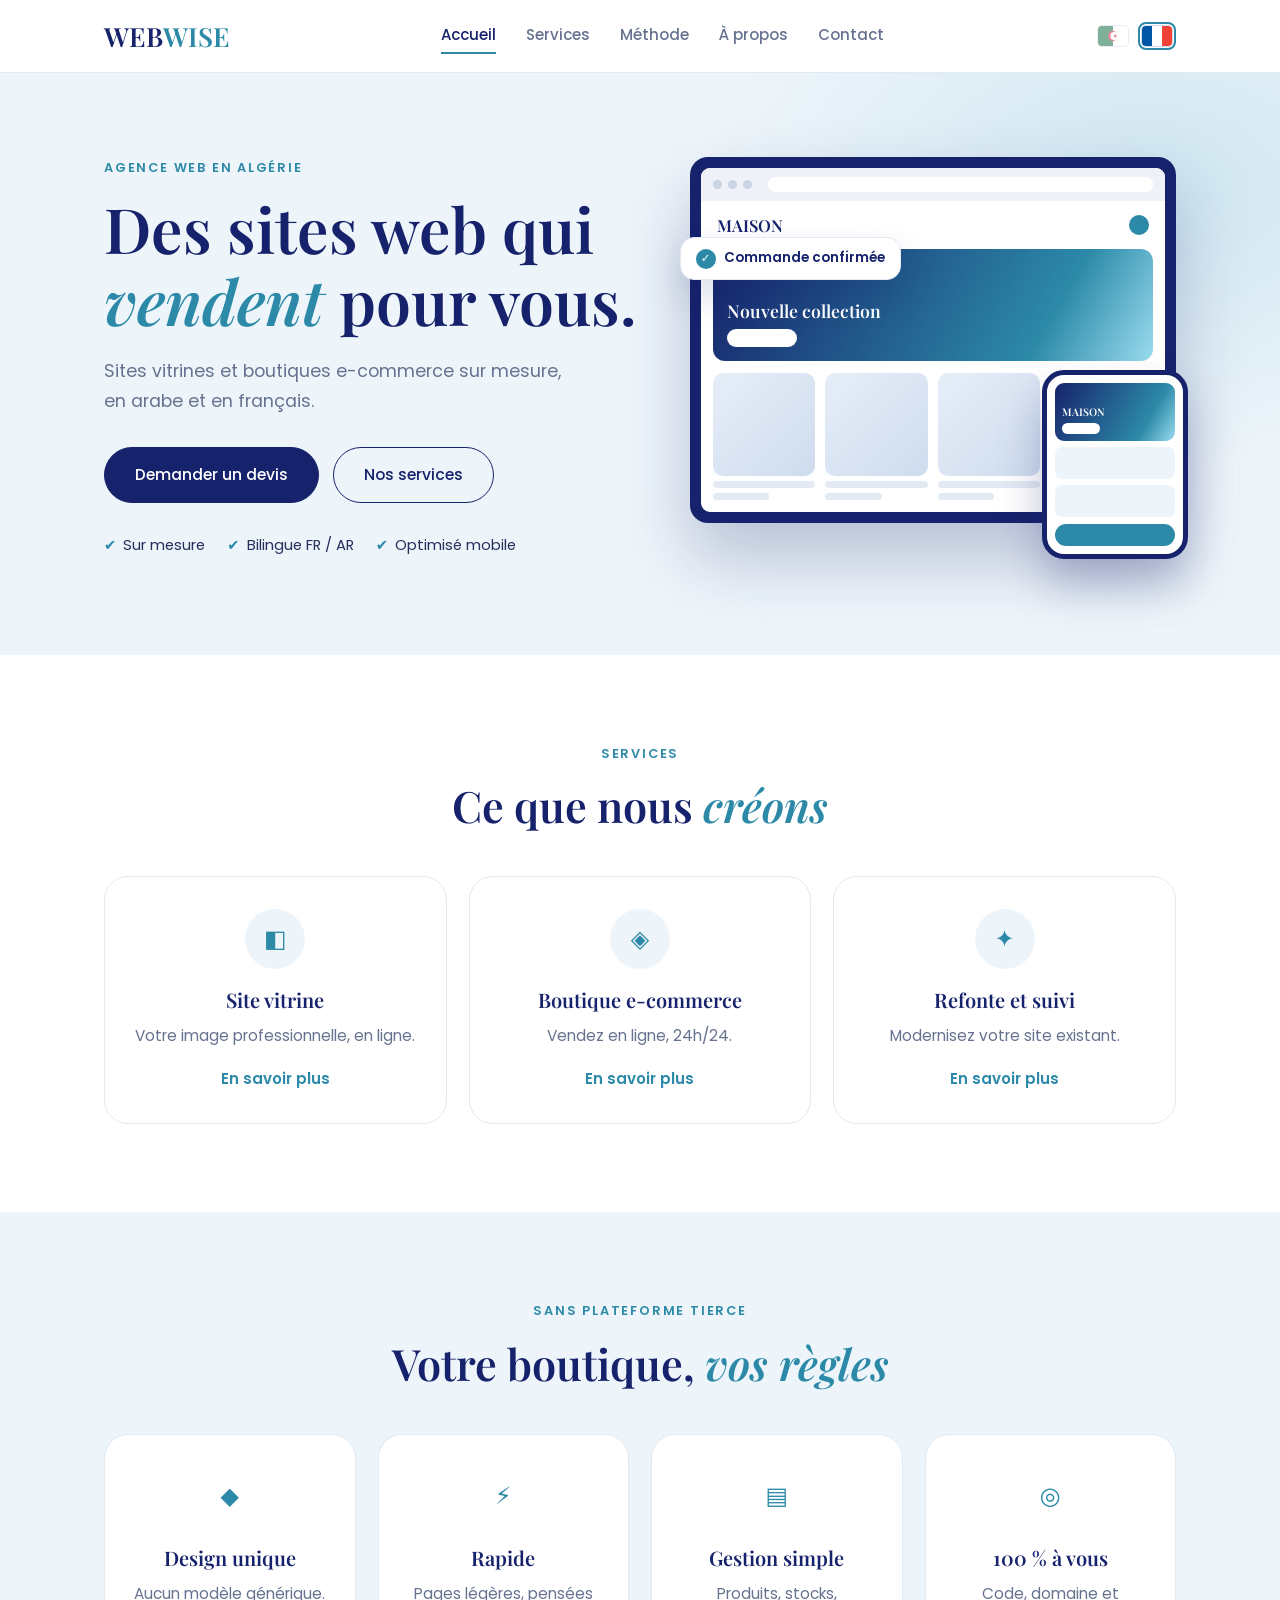
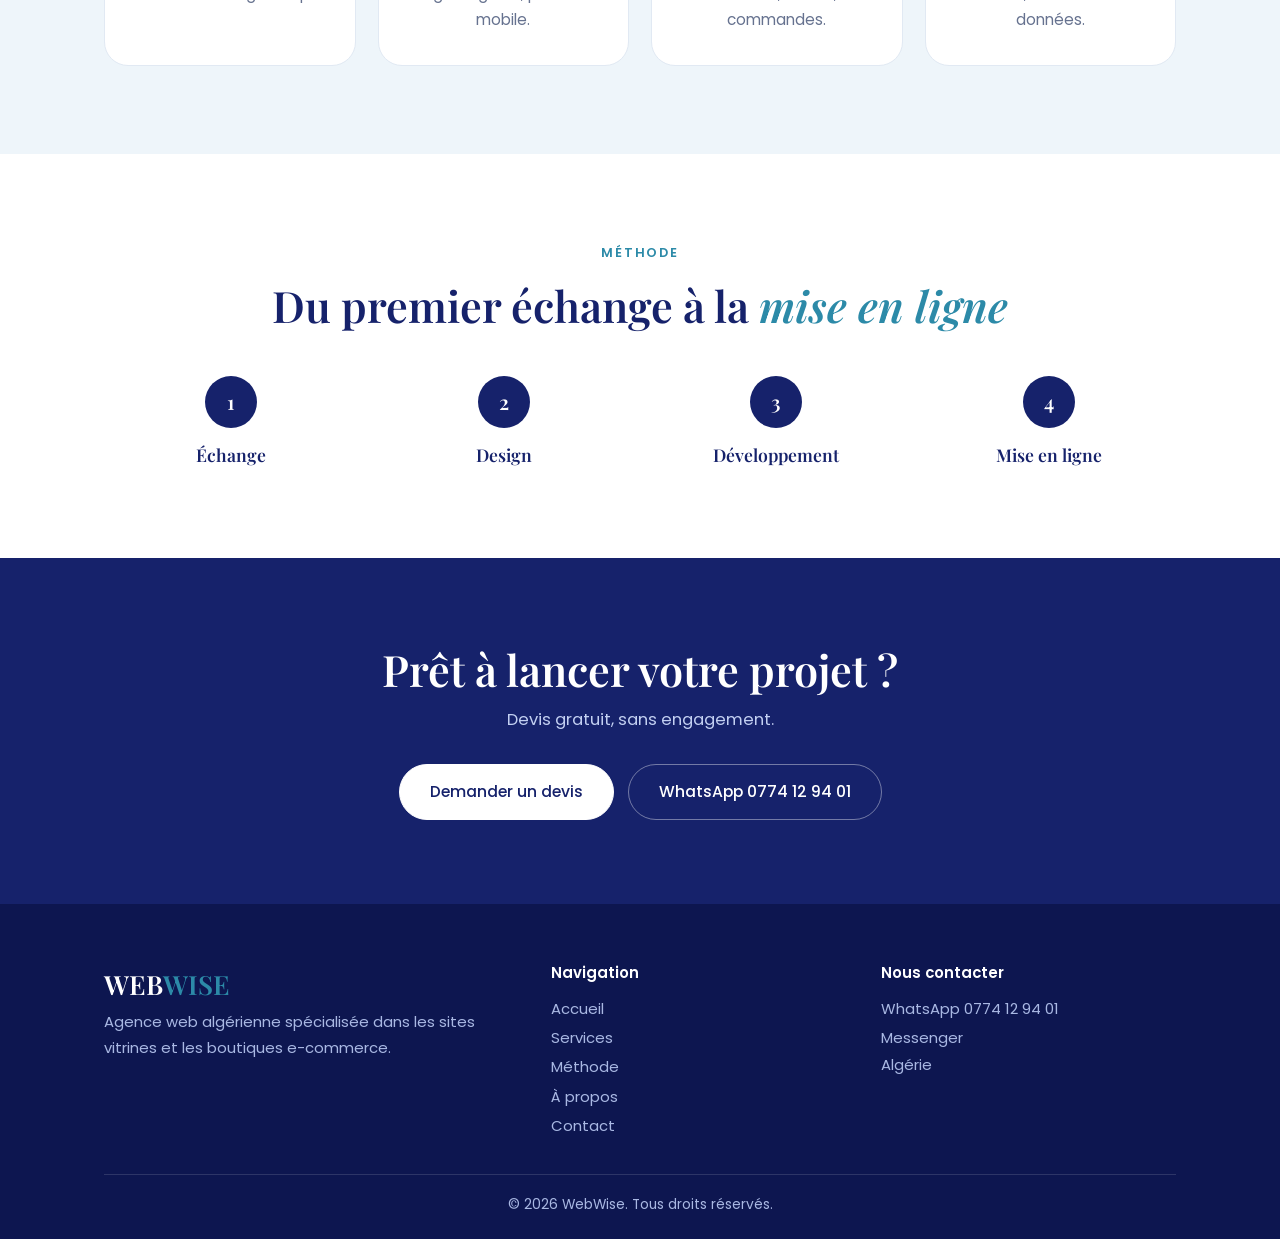
==== commit dc1f32b5: "Add files via upload" ====
--- a/index.html
+++ b/index.html
@@ -4,42 +4,37 @@
 <meta charset="utf-8">
 <meta name="viewport" content="width=device-width, initial-scale=1">
 <title data-ar="WebWise | وكالة ويب في الجزائر: مواقع تعريفية ومتاجر إلكترونية">WebWise | Agence web en Algérie : sites vitrines et e-commerce</title>
-<meta name="description" content="WebWise crée votre site vitrine et votre boutique e-commerce en Algérie : design professionnel, bilingue arabe/français, adapté au mobile.">
-<link rel="icon" href="data:image/svg+xml,%3Csvg xmlns='http://www.w3.org/2000/svg' viewBox='0 0 32 32'%3E%3Crect width='32' height='32' rx='7' fill='%2316226b'/%3E%3Ctext x='16' y='23' font-size='20' font-weight='800' text-anchor='middle' fill='%232c8aa8' font-family='Arial'%3EW%3C/text%3E%3C/svg%3E">
+<meta name="description" content="WebWise crée votre site vitrine et votre boutique e-commerce sur mesure en Algérie, en arabe et en français.">
+<link rel="icon" href="data:image/svg+xml,%3Csvg xmlns='http://www.w3.org/2000/svg' viewBox='0 0 32 32'%3E%3Crect width='32' height='32' rx='16' fill='%2316226b'/%3E%3Ctext x='16' y='22' font-size='18' font-weight='700' text-anchor='middle' fill='%23fff' font-family='Georgia'%3EW%3C/text%3E%3C/svg%3E">
 <link rel="preconnect" href="https://fonts.googleapis.com"><link rel="preconnect" href="https://fonts.gstatic.com" crossorigin>
-<link href="https://fonts.googleapis.com/css2?family=El+Messiri:wght@500;700&family=IBM+Plex+Sans+Arabic:wght@400;500;600&display=swap" rel="stylesheet">
 <link rel="stylesheet" href="/style.css">
 </head>
 <body data-page="index">
 <header id="hd"></header>
 <main>
 <div class="hero"><div class="wrap"><div>
-<h1 data-ar="مواقع ومتاجر إلكترونية مصممة خصيصاً لك، وجاهزة للبيع.">Des sites web et des boutiques en ligne sur mesure, conçus pour vendre.</h1>
-<p data-ar="تصمم WebWise مواقع تعريفية ومتاجر إلكترونية للشركات والتجار وأصحاب المهن الحرة في الجزائر: سريعة، بلغتين، ومصممة للهاتف أولاً.">WebWise conçoit des sites vitrines et des boutiques e-commerce pour les entreprises, commerçants et indépendants en Algérie : rapides, bilingues et pensés pour le mobile.</p>
-<div class="actions"><a class="btn light" href="contact" data-ar="اطلب عرض سعر مجاني">Demander un devis gratuit</a><a class="btn ghost" href="services" data-ar="اكتشف خدماتنا">Découvrir nos services</a></div><ul class="pills"><li data-ar="تطوير مخصص بالكامل">Développement 100 % sur mesure</li><li data-ar="بالعربية والفرنسية">Arabe et français</li><li data-ar="مصمم للهاتف أولاً">Pensé pour le mobile</li></ul></div>
-<div class="stage" aria-hidden="true"><div class="laptop"><div class="screen"><div class="tb"><i></i><i></i><i></i><em></em></div><div class="sn">MAISON<b></b></div><div class="bn">Nouvelle collection<span></span></div><div class="pr"><div><b></b><u></u><u></u></div><div><b></b><u></u><u></u></div><div><b></b><u></u><u></u></div><div><b></b><u></u><u></u></div></div></div></div><div class="phone"><div class="bn">MAISON<span></span></div><p></p><p></p><div class="cta"></div></div><div class="glass" data-ar="تم تأكيد الطلب">Commande confirmée</div></div>
-</div></div>
-<section><div class="wrap"><h2 data-ar="ما نصنعه لك">Ce que nous créons pour vous</h2><p class="sub" data-ar="سواء أردت عرض نشاطك أو البيع عبر الإنترنت، لدينا الحل المناسب.">Que vous souhaitiez présenter votre activité ou vendre en ligne, nous avons la solution adaptée.</p>
+<span class="kicker" data-ar="وكالة ويب في الجزائر">Agence web en Algérie</span>
+<h1 data-ar="مواقع إلكترونية <em>تبيع</em> من أجلك.">Des sites web qui <em>vendent</em> pour vous.</h1>
+<p data-ar="مواقع تعريفية ومتاجر إلكترونية مخصصة، بالعربية والفرنسية.">Sites vitrines et boutiques e-commerce sur mesure, en arabe et en français.</p>
+<div class="actions"><a class="btn" href="contact" data-ar="اطلب عرض سعر">Demander un devis</a><a class="btn line" href="services" data-ar="خدماتنا">Nos services</a></div>
+<ul class="ticks-row"><li data-ar="تصميم مخصص">Sur mesure</li><li data-ar="عربي / فرنسي">Bilingue FR / AR</li><li data-ar="مناسب للهاتف">Optimisé mobile</li></ul>
+</div><div class="stage" aria-hidden="true"><div class="laptop"><div class="screen"><div class="tb"><i></i><i></i><i></i><em></em></div><div class="sn">MAISON<b></b></div><div class="bn">Nouvelle collection<span></span></div><div class="pr"><div><b></b><u></u><u></u></div><div><b></b><u></u><u></u></div><div><b></b><u></u><u></u></div><div><b></b><u></u><u></u></div></div></div></div><div class="phone"><div class="bn">MAISON<span></span></div><p></p><p></p><div class="cta"></div></div><div class="glass" data-ar="تم تأكيد الطلب">Commande confirmée</div></div></div></div>
+<section><div class="wrap"><div class="head"><span class="kicker" data-ar="خدماتنا">Services</span><h2 data-ar="ما <em>نصنعه</em> لك">Ce que nous <em>créons</em></h2></div>
 <div class="grid g3">
-<article class="card "><div class="ic">◧</div><h3 data-ar="موقع تعريفي (Vitrine)">Site vitrine</h3><p data-ar="اعرض شركتك وخدماتك وبيانات التواصل بصورة احترافية وموثوقة.">Présentez votre entreprise, vos services et vos coordonnées avec une image professionnelle et crédible.</p><a class="more" href="services#vitrine" data-ar="اعرف المزيد">En savoir plus</a></article>
-<article class="card "><div class="ic">◈</div><h3 data-ar="متجر إلكتروني">Boutique e-commerce</h3><p data-ar="بع منتجاتك على مدار الساعة: كتالوج وسلة وطلبات وتوصيل مصمم للسوق الجزائري.">Vendez vos produits 24h/24 : catalogue, panier, commandes et livraison pensés pour le marché algérien.</p><a class="more" href="services#ecommerce" data-ar="اعرف المزيد">En savoir plus</a></article>
-<article class="card "><div class="ic">✦</div><h3 data-ar="إعادة تصميم ومرافقة">Refonte et accompagnement</h3><p data-ar="موقعك قديم أو بطيء؟ نحدّثه ونحسّنه ونتكفل بصيانته.">Votre site est ancien ou lent ? Nous le modernisons, l'optimisons et en assurons la maintenance.</p><a class="more" href="services#extras" data-ar="اعرف المزيد">En savoir plus</a></article>
+<article class="card"><div class="ic">◧</div><h3 data-ar="موقع تعريفي">Site vitrine</h3><p data-ar="صورتك الاحترافية على الإنترنت.">Votre image professionnelle, en ligne.</p><a class="more" href="services#vitrine" data-ar="اعرف المزيد">En savoir plus</a></article>
+<article class="card"><div class="ic">◈</div><h3 data-ar="متجر إلكتروني">Boutique e-commerce</h3><p data-ar="بع عبر الإنترنت على مدار الساعة.">Vendez en ligne, 24h/24.</p><a class="more" href="services#ecommerce" data-ar="اعرف المزيد">En savoir plus</a></article>
+<article class="card"><div class="ic">✦</div><h3 data-ar="إعادة تصميم ومتابعة">Refonte et suivi</h3><p data-ar="حدّث موقعك الحالي.">Modernisez votre site existant.</p><a class="more" href="services#extras" data-ar="اعرف المزيد">En savoir plus</a></article>
 </div></div></section>
-<section class="sec-dark"><div class="wrap"><h2 data-ar="متجر إلكتروني مخصص بالكامل، دون منصات جاهزة">Une boutique en ligne 100 % sur mesure, sans plateforme tierce</h2><p class="sub" data-ar="نطوّر متجرك من الصفر ليعكس علامتك التجارية ويلائم طريقة بيعك، ويكون ملكك بالكامل.">Nous développons votre boutique de A à Z pour refléter votre marque et votre façon de vendre. Le code, le design et vos données vous appartiennent.</p><div class="grid g3"><article class="card"><div class="ic">◆</div><h3 data-ar="تصميم فريد يعكس علامتك">Design unique à votre image</h3><p data-ar="لا قوالب جاهزة: هوية بصرية مصممة لعلامتك ومنتجاتك.">Aucun modèle générique : une identité visuelle créée pour votre marque et vos produits.</p></article><article class="card"><div class="ic">⚡</div><h3 data-ar="سرعة وأداء">Rapidité et performance</h3><p data-ar="كود خفيف ومحسّن لتظهر صفحاتك بسرعة حتى مع الاتصال عبر الهاتف.">Un code léger et optimisé pour que vos pages s'affichent vite, même avec une connexion mobile.</p></article><article class="card"><div class="ic">▤</div><h3 data-ar="إدارة كاملة للطلبات">Gestion complète des commandes</h3><p data-ar="لوحة تحكم لإدارة المنتجات والمخزون والطلبات والزبائن بسهولة.">Un tableau de bord pour gérer produits, stocks, commandes et clients en toute simplicité.</p></article><article class="card"><div class="ic">⇄</div><h3 data-ar="دفع وتوصيل محليان">Paiement et livraison locaux</h3><p data-ar="الدفع عند الاستلام وربط شركات التوصيل المناسبة للجزائر.">Paiement à la livraison et intégration des sociétés de livraison adaptées à l'Algérie.</p></article><article class="card"><div class="ic">↗</div><h3 data-ar="جاهز للإعلانات">Prêt pour la publicité</h3><p data-ar="بيكسل ميتا وGoogle Analytics وتتبع التحويلات لقياس حملاتك وتحسينها.">Pixel Meta, Google Analytics et suivi des conversions pour mesurer et améliorer vos campagnes.</p></article><article class="card"><div class="ic">◎</div><h3 data-ar="أنت المالك الكامل">Vous en êtes propriétaire</h3><p data-ar="نطاقك وكودك وزبائنك: لا تعتمد على أي منصة.">Votre nom de domaine, votre code, votre clientèle : vous ne dépendez d'aucune plateforme.</p></article></div></div></section>
-<section class="alt"><div class="wrap"><h2 data-ar="لماذا تختار WebWise">Pourquoi choisir WebWise</h2><p class="sub" data-ar="وكالة محلية تفهم زبائنك ولغتهم وعادات الدفع لديهم.">Une agence locale qui comprend vos clients, votre langue et vos habitudes de paiement.</p>
+<section class="alt"><div class="wrap"><div class="head"><span class="kicker" data-ar="بدون منصات جاهزة">Sans plateforme tierce</span><h2 data-ar="متجرك، <em>بقواعدك</em>">Votre boutique, <em>vos règles</em></h2></div>
 <div class="grid g4">
-<article class="card "><div class="ic">1</div><h3 data-ar="بلغتين عربي / فرنسي">Bilingue FR / AR</h3><p data-ar="موقعك متاح بالعربية (مع اتجاه الكتابة من اليمين إلى اليسار) وبالفرنسية.">Votre site est disponible en arabe (avec lecture de droite à gauche) et en français.</p></article>
-<article class="card "><div class="ic">2</div><h3 data-ar="مصمم للهاتف">Pensé pour le mobile</h3><p data-ar="أغلب زوارك يتصفحون من الهاتف، لذلك نصمم موقعك لهم أولاً.">La majorité de vos visiteurs naviguent sur téléphone : votre site est conçu pour eux en priorité.</p></article>
-<article class="card "><div class="ic">3</div><h3 data-ar="تواصل مباشر">Contact direct</h3><p data-ar="أزرار اتصال وواتساب وماسنجر ليصل إليك زبائنك بنقرة واحدة.">Boutons d'appel, WhatsApp et Messenger pour que vos clients vous joignent en un clic.</p></article>
-<article class="card "><div class="ic">4</div><h3 data-ar="تسليم سريع">Livraison rapide</h3><p data-ar="جدول زمني واضح منذ البداية وموقع جاهز في آجال محددة.">Un calendrier clair dès le départ et un site en ligne dans des délais maîtrisés.</p></article>
+<article class="card"><div class="ic">◆</div><h3 data-ar="تصميم فريد">Design unique</h3><p data-ar="بدون قوالب جاهزة.">Aucun modèle générique.</p></article>
+<article class="card"><div class="ic">⚡</div><h3 data-ar="سريع">Rapide</h3><p data-ar="صفحات خفيفة للهاتف.">Pages légères, pensées mobile.</p></article>
+<article class="card"><div class="ic">▤</div><h3 data-ar="إدارة سهلة">Gestion simple</h3><p data-ar="منتجات ومخزون وطلبات.">Produits, stocks, commandes.</p></article>
+<article class="card"><div class="ic">◎</div><h3 data-ar="ملكك بالكامل">100 % à vous</h3><p data-ar="الكود والنطاق والبيانات.">Code, domaine et données.</p></article>
 </div></div></section>
-<section><div class="wrap"><h2 data-ar="منهجيتنا باختصار">Notre méthode en bref</h2><p class="sub" data-ar="مسار بسيط وشفاف، من أول نقاش حتى نشر الموقع.">Un processus simple et transparent, de la première discussion à la mise en ligne.</p>
-<div class="steps">
-<div class="step"><div><h3 data-ar="النقاش وتحديد الاحتياجات">Échange et cadrage</h3><p data-ar="نستمع إلى نشاطك وأهدافك وزبائنك.">Nous écoutons votre activité, vos objectifs et vos clients.</p></div></div>
-<div class="step"><div><h3 data-ar="التصميم والنموذج الأولي">Maquette et design</h3><p data-ar="توافق على الهوية البصرية وهيكل الموقع قبل بدء التطوير.">Vous validez l'identité visuelle et la structure avant le développement.</p></div></div>
-<div class="step"><div><h3 data-ar="التطوير">Développement</h3><p data-ar="نبني موقعاً سريعاً وآمناً ومتوافقاً مع جميع الشاشات.">Nous construisons un site rapide, sécurisé et adapté à tous les écrans.</p></div></div>
-</div><p style="margin-top:22px"><a class="btn line" href="methode" data-ar="شاهد المنهجية كاملة">Voir toute la méthode</a></p></div></section>
-<section class="band"><div class="wrap"><h2 data-ar="مستعد لإطلاق مشروعك على الويب؟">Prêt à lancer votre projet web ?</h2><p class="sub" data-ar="حدثنا عن فكرتك: عرض السعر مجاني وبدون أي التزام.">Parlez-nous de votre idée : le devis est gratuit et sans engagement.</p><div class="actions"><a class="btn light" href="contact" data-ar="اطلب عرض سعر مجاني">Demander un devis gratuit</a><a class="btn ghost ltr" href="https://wa.me/213774129401" target="_blank" rel="noopener">WhatsApp 0774 12 94 01</a></div></div></section>
+<section><div class="wrap"><div class="head"><span class="kicker" data-ar="منهجيتنا">Méthode</span><h2 data-ar="من أول نقاش إلى <em>النشر</em>">Du premier échange à la <em>mise en ligne</em></h2></div>
+<div class="mini"><div><h3 data-ar="النقاش">Échange</h3></div><div><h3 data-ar="التصميم">Design</h3></div><div><h3 data-ar="التطوير">Développement</h3></div><div><h3 data-ar="النشر">Mise en ligne</h3></div></div></div></section>
+<section class="band"><div class="wrap"><h2 data-ar="مستعد لإطلاق مشروعك؟">Prêt à lancer votre projet ?</h2><p class="sub" data-ar="عرض سعر مجاني وبدون التزام.">Devis gratuit, sans engagement.</p><div class="actions"><a class="btn light" href="contact" data-ar="اطلب عرض سعر مجاني">Demander un devis</a><a class="btn ghost ltr" href="https://wa.me/213774129401" target="_blank" rel="noopener">WhatsApp 0774 12 94 01</a></div></div></section>
 </main>
 <footer id="ft"></footer>
 <script src="/app.js"></script>
--- a/style.css
+++ b/style.css
@@ -1,110 +1,119 @@
-:root{--ink:#070c2b;--navy:#16226b;--teal:#2c8aa8;--ice:#7fd6ee;--gold:#d4b476;--bg:#f4f7fb;--text:#18204a;--muted:#5d6788;--line:#dde5f0}
+@import url("https://fonts.googleapis.com/css2?family=Playfair+Display:ital,wght@0,500;0,600;1,500&family=Poppins:wght@400;500;600&family=Almarai:wght@400;700;800&display=swap");
+:root{--fr-head:"Playfair Display",Georgia,serif;--fr-body:"Poppins",system-ui,sans-serif;--ar:"Almarai",system-ui,sans-serif;--navy:#16226b;--ink:#0d1650;--teal:#2c8aa8;--sky:#eef5fa;--text:#26305c;--muted:#66728f;--line:#e1e9f3}
 *{box-sizing:border-box;margin:0}
 html{scroll-behavior:smooth}
-body{font-family:"IBM Plex Sans Arabic",system-ui,"Segoe UI",sans-serif;color:var(--text);background:#fff;line-height:1.85;font-size:17px;-webkit-font-smoothing:antialiased}
-h1,h2,h3,.brand,.step::before{font-family:"El Messiri","IBM Plex Sans Arabic",serif}
+body{font-family:var(--fr-body);color:var(--text);background:#fff;line-height:1.7;font-size:16.5px}
+h1,h2,h3,.brand{font-family:var(--fr-head);font-weight:600;color:var(--navy)}
+html[lang=ar] body,html[lang=ar] h1,html[lang=ar] h2,html[lang=ar] h3,html[lang=ar] .brand,html[lang=ar] summary{font-family:var(--ar)}
+html[lang=ar] h1,html[lang=ar] h2,html[lang=ar] h3{font-weight:800}
+html[lang=ar] .kicker{letter-spacing:0;text-transform:none}
+em{font-style:italic;color:var(--teal)}html[lang=ar] em{font-style:normal}
 a{color:inherit}
-:focus-visible{outline:3px solid var(--ice);outline-offset:3px}
-.wrap{max-width:1160px;margin:0 auto;padding:0 24px}
-header{position:sticky;top:0;z-index:10;background:#070c2bd9;backdrop-filter:blur(14px);-webkit-backdrop-filter:blur(14px);border-bottom:1px solid #ffffff17}
-.nav{display:flex;align-items:center;justify-content:space-between;height:76px;gap:16px}
-.brand{font-weight:700;font-size:1.75rem;text-decoration:none;color:#fff;direction:ltr}
-.brand span{color:var(--gold)}
-.menu{display:flex;gap:30px;align-items:center}
-.menu a{text-decoration:none;font-weight:500;font-size:.96rem;color:#cbd6f6;padding:4px 0;border-bottom:2px solid transparent;transition:color .2s}
-.menu a:hover{color:#fff}.menu a.on{color:#fff;border-color:var(--gold)}
+:focus-visible{outline:3px solid var(--teal);outline-offset:3px}
+.wrap{max-width:1120px;margin:0 auto;padding:0 24px}
+header{position:sticky;top:0;z-index:10;background:#ffffffeb;backdrop-filter:blur(12px);-webkit-backdrop-filter:blur(12px);border-bottom:1px solid var(--line)}
+.nav{display:flex;align-items:center;justify-content:space-between;height:72px;gap:16px}
+.brand{font-size:1.65rem;text-decoration:none;direction:ltr}
+.brand span{color:var(--teal)}
+.menu{display:flex;gap:30px}
+.menu a{text-decoration:none;font-weight:500;font-size:.94rem;color:var(--muted);padding:4px 0;border-bottom:2px solid transparent}
+.menu a:hover{color:var(--navy)}.menu a.on{color:var(--navy);border-color:var(--teal)}
 .tools{display:flex;gap:12px;align-items:center}
 .flags{display:flex;gap:6px}
 .flags button{padding:2px;border:2px solid transparent;background:none;border-radius:8px;cursor:pointer;line-height:0;opacity:.5}
-.flags button svg{width:30px;height:20px;border-radius:4px}
-.flags button[aria-pressed=true]{opacity:1;border-color:var(--gold)}
-.burger{display:none;background:none;border:1px solid #ffffff40;border-radius:10px;width:44px;height:40px;cursor:pointer;font-size:1.2rem;color:#fff}
-.btn{display:inline-block;background:linear-gradient(135deg,#2c8aa8,#47b3d3);color:#fff;padding:14px 32px;border-radius:999px;text-decoration:none;font-weight:600;font-family:inherit;font-size:1rem;border:0;cursor:pointer;box-shadow:0 12px 28px #2c8aa844;transition:transform .2s,box-shadow .2s}
-.btn:hover{transform:translateY(-2px);box-shadow:0 16px 32px #2c8aa860}
-.btn.light{background:#fff;color:var(--ink);box-shadow:0 12px 28px #0004}
-.btn.ghost{background:none;border:1.5px solid #ffffff59;color:#fff;box-shadow:none}.btn.ghost:hover{background:#ffffff14}
-.btn.line{background:none;border:1.5px solid var(--navy);color:var(--navy);box-shadow:none}.btn.line:hover{background:var(--navy);color:#fff}
+.flags button svg{width:30px;height:20px;border-radius:4px;box-shadow:0 0 0 1px #d3dce8}
+.flags button[aria-pressed=true]{opacity:1;border-color:var(--teal)}
+.burger{display:none;background:none;border:1px solid var(--line);border-radius:10px;width:44px;height:40px;cursor:pointer;font-size:1.2rem;color:var(--navy)}
+.btn{display:inline-block;background:var(--navy);color:#fff;padding:14px 30px;border-radius:999px;text-decoration:none;font-weight:500;font-family:inherit;font-size:.98rem;border:1.5px solid var(--navy);cursor:pointer;transition:transform .2s,background .2s}
+.btn:hover{transform:translateY(-2px);background:var(--teal);border-color:var(--teal)}
+.btn.line{background:none;color:var(--navy)}.btn.line:hover{background:var(--navy);color:#fff;border-color:var(--navy)}
+.btn.light{background:#fff;color:var(--navy);border-color:#fff}.btn.light:hover{background:var(--sky);color:var(--navy);border-color:var(--sky)}
+.btn.ghost{background:none;color:#fff;border-color:#ffffff66}.btn.ghost:hover{background:#ffffff1a;border-color:#fff}
 .actions{display:flex;gap:14px;flex-wrap:wrap}
-.hero{background:radial-gradient(55% 70% at 88% 8%,#2c8aa855,transparent 62%),radial-gradient(45% 60% at 0 100%,#3a4bd440,transparent 60%),var(--ink);color:#fff;padding:96px 0 120px;overflow:hidden}
-.hero .wrap{display:grid;grid-template-columns:1.05fr .95fr;gap:56px;align-items:center}
-h1{font-size:clamp(2.3rem,5vw,3.9rem);line-height:1.2;font-weight:700}
-.hero p{margin:24px 0 34px;color:#b9c5ea;font-size:1.12rem;max-width:33em}
-.pills{list-style:none;padding:0;display:flex;flex-wrap:wrap;gap:10px 22px;margin-top:34px;color:#cbd6f6;font-size:.95rem}
-.pills li::before{content:"✓";color:var(--gold);margin-inline-end:8px;font-weight:700}
-.page-hero{background:radial-gradient(50% 120% at 90% 0,#2c8aa84d,transparent 65%),var(--ink);color:#fff;padding:84px 0 76px}
-.page-hero p{margin:16px 0 0;color:#b9c5ea;max-width:38em;font-size:1.1rem}
-.stage{position:relative;max-width:540px;width:100%;margin-inline:auto;padding-bottom:40px}
-.laptop{background:#111a5a;border:1px solid #ffffff2b;border-radius:18px;padding:12px;box-shadow:0 50px 90px #000a}
-.screen{background:#fff;border-radius:10px;overflow:hidden;direction:ltr}
+.kicker{display:block;color:var(--teal);font-weight:600;font-size:.8rem;letter-spacing:.14em;text-transform:uppercase;margin-bottom:14px}
+.hero{background:radial-gradient(50% 70% at 90% 20%,#cfe6f1,transparent 70%),var(--sky);padding:84px 0 96px}
+.hero .wrap{display:grid;grid-template-columns:1.05fr .95fr;gap:48px;align-items:center}
+h1{font-size:clamp(2.4rem,5vw,3.9rem);line-height:1.15}
+html[lang=ar] h1{line-height:1.4}
+.hero p{margin:20px 0 30px;color:var(--muted);font-size:1.1rem;max-width:26em}
+.ticks-row{list-style:none;padding:0;display:flex;flex-wrap:wrap;gap:8px 22px;margin-top:30px;font-size:.92rem;color:var(--text)}
+.ticks-row li::before{content:"✔";color:var(--teal);margin-inline-end:7px}
+.page-hero{background:var(--sky);padding:72px 0 64px;text-align:center}
+.page-hero p{margin:14px auto 0;color:var(--muted);max-width:30em;font-size:1.08rem}
+.stage{position:relative;max-width:500px;width:100%;margin-inline:auto;padding-bottom:36px}
+.laptop{background:var(--navy);border-radius:18px;padding:11px;box-shadow:0 36px 70px #16226b40}
+.screen{background:#fff;border-radius:9px;overflow:hidden;direction:ltr}
 .tb{display:flex;align-items:center;gap:6px;padding:9px 12px;background:#eef2f8}
 .tb i{width:9px;height:9px;border-radius:50%;background:#c9d4e4}
-.tb em{flex:1;margin-inline-start:10px;height:16px;border-radius:8px;background:#fff}
-.sn{display:flex;justify-content:space-between;align-items:center;padding:10px 16px;font-family:"El Messiri",serif;font-weight:700;color:var(--navy);font-size:.95rem}
-.sn b{width:22px;height:22px;border-radius:50%;background:var(--gold)}
-.bn{margin:0 12px;height:120px;border-radius:12px;background:linear-gradient(120deg,#16226b,#2c8aa8 70%,#7fd6ee);display:flex;flex-direction:column;justify-content:flex-end;padding:14px;color:#fff;font-family:"El Messiri",serif;font-weight:700;font-size:1.15rem;line-height:1.2}
-.bn span{display:block;margin-top:8px;width:74px;height:20px;border-radius:10px;background:#fff}
+.tb em{flex:1;margin-inline-start:10px;height:15px;border-radius:8px;background:#fff}
+.sn{display:flex;justify-content:space-between;align-items:center;padding:10px 16px;font-family:var(--fr-head);font-weight:600;color:var(--navy)}
+.sn b{width:20px;height:20px;border-radius:50%;background:var(--teal)}
+.bn{margin:0 12px;height:112px;border-radius:12px;background:linear-gradient(120deg,#16226b,#2c8aa8 75%,#9bdcf0);display:flex;flex-direction:column;justify-content:flex-end;padding:14px;color:#fff;font-family:var(--fr-head);font-weight:600;font-size:1.1rem;line-height:1.2}
+.bn span{display:block;margin-top:8px;width:70px;height:18px;border-radius:9px;background:#fff}
 .pr{display:grid;grid-template-columns:repeat(4,1fr);gap:10px;padding:12px}
 .pr div{display:grid;gap:5px}.pr b{aspect-ratio:1;border-radius:10px;background:linear-gradient(135deg,#e6eef8,#cfdcee)}
-.pr b:nth-child(1){background:linear-gradient(135deg,#d4b476,#f0dcae)}
 .pr u{height:7px;border-radius:4px;background:#e3eaf4}.pr u+u{width:55%}
-.phone{position:absolute;inset-inline-end:-14px;bottom:0;width:31%;background:#0b1146;border:5px solid #1c2677;border-radius:24px;padding:10px 8px;box-shadow:0 30px 50px #0009;direction:ltr}
-.phone .bn{margin:0;height:64px;font-size:.7rem;padding:8px;border-radius:9px}.phone .bn span{width:42px;height:12px;margin-top:4px}
-.phone p{margin:7px 0 0!important;height:36px;border-radius:7px;background:#ffffff1c}
-.phone .cta{height:24px;border-radius:12px;background:var(--gold);margin-top:8px}
-.glass{position:absolute;inset-inline-start:-10px;top:22%;background:#ffffff1f;border:1px solid #ffffff40;backdrop-filter:blur(10px);-webkit-backdrop-filter:blur(10px);border-radius:14px;padding:10px 16px;font-size:.88rem;font-weight:600;color:#fff;box-shadow:0 20px 40px #0006}
-.glass::before{content:"✓";display:inline-grid;place-items:center;width:20px;height:20px;border-radius:50%;background:var(--gold);color:var(--ink);margin-inline-end:8px;font-size:.75rem}
-section{padding:96px 0}
-section.alt{background:var(--bg)}
-h2{font-size:clamp(1.8rem,3.4vw,2.6rem);line-height:1.3;color:var(--navy);font-weight:700;margin-bottom:12px}
-.sub{color:var(--muted);max-width:40em;margin-bottom:46px;font-size:1.05rem}
-.grid{display:grid;gap:24px}.g2{grid-template-columns:repeat(2,1fr)}.g3{grid-template-columns:repeat(3,1fr)}.g4{grid-template-columns:repeat(4,1fr)}
-.card{border:1px solid var(--line);border-radius:24px;padding:32px;background:#fff;display:flex;flex-direction:column;gap:8px;transition:transform .25s,border-color .25s,box-shadow .25s}
-.card:hover{transform:translateY(-5px);border-color:var(--teal);box-shadow:0 22px 44px #16226b1c}
-.card h3{font-size:1.3rem;color:var(--navy);line-height:1.4;font-weight:700}
-.card p{color:var(--muted);font-size:.98rem}
-.card .more{margin-top:auto;padding-top:12px;font-weight:600;color:var(--teal);text-decoration:none}
-.ic{width:54px;height:54px;border-radius:16px;background:linear-gradient(135deg,#16226b,#243399);color:var(--gold);display:grid;place-items:center;font-weight:700;font-size:1.35rem;margin-bottom:10px}
-.sec-dark{background:radial-gradient(50% 70% at 100% 0,#2c8aa844,transparent 60%),var(--ink);color:#fff}
-.sec-dark h2{color:#fff}.sec-dark .sub{color:#b9c5ea}
-.sec-dark .card{background:#ffffff0b;border-color:#ffffff22}.sec-dark .card:hover{border-color:var(--gold);box-shadow:none}
-.sec-dark .card h3{color:#fff}.sec-dark .card p{color:#b9c5ea}
-.sec-dark .ic{background:#ffffff14;border:1px solid #ffffff26}
-.split{display:grid;grid-template-columns:1fr 1fr;gap:56px;align-items:start;padding:44px 0}
+.phone{position:absolute;inset-inline-end:-12px;bottom:0;width:30%;background:#fff;border:5px solid var(--navy);border-radius:22px;padding:8px;box-shadow:0 26px 44px #16226b45;direction:ltr}
+.phone .bn{margin:0;height:58px;font-size:.66rem;padding:7px;border-radius:9px}.phone .bn span{width:38px;height:11px;margin-top:4px}
+.phone p{margin:6px 0 0!important;height:32px;border-radius:7px;background:var(--sky)}
+.phone .cta{height:22px;border-radius:11px;background:var(--teal);margin-top:7px}
+.glass{position:absolute;inset-inline-start:-10px;top:20%;background:#fff;border:1px solid var(--line);border-radius:14px;padding:9px 15px;font-size:.84rem;font-weight:600;color:var(--navy);box-shadow:0 16px 34px #16226b26}
+.glass::before{content:"✓";display:inline-grid;place-items:center;width:20px;height:20px;border-radius:50%;background:var(--teal);color:#fff;margin-inline-end:8px;font-size:.72rem}
+section{padding:88px 0}
+section.alt{background:var(--sky)}
+.head{text-align:center;margin-bottom:44px}
+h2{font-size:clamp(1.9rem,3.6vw,2.7rem);line-height:1.25}
+html[lang=ar] h2{line-height:1.45}
+.sub{color:var(--muted);margin:10px auto 0;max-width:32em}
+.grid{display:grid;gap:22px}.g2{grid-template-columns:repeat(2,1fr)}.g3{grid-template-columns:repeat(3,1fr)}.g4{grid-template-columns:repeat(4,1fr)}
+.card{border:1px solid var(--line);border-radius:24px;padding:32px 28px;background:#fff;display:flex;flex-direction:column;gap:6px;text-align:center;align-items:center;transition:transform .25s,box-shadow .25s}
+.card:hover{transform:translateY(-5px);box-shadow:0 22px 44px #16226b1a}
+.card h3{font-size:1.25rem}
+.card p{color:var(--muted);font-size:.96rem}
+.card .more{margin-top:10px;font-weight:600;color:var(--teal);text-decoration:none;font-size:.94rem}
+.ic{width:60px;height:60px;border-radius:50%;background:var(--sky);color:var(--teal);display:grid;place-items:center;font-size:1.5rem;margin-bottom:8px}
+.alt .ic{background:#fff}
+.split{display:grid;grid-template-columns:1fr 1fr;gap:56px;align-items:center;padding:40px 0}
 .split+.split{border-top:1px solid var(--line)}
-.split p{color:var(--muted);margin-top:10px}
-ul.ticks{list-style:none;padding:0;display:grid;gap:12px}
-.split ul.ticks{background:var(--bg);border:1px solid var(--line);border-radius:24px;padding:32px}
-ul.ticks li{padding-inline-start:36px;position:relative}
-ul.ticks li::before{content:"✓";position:absolute;inset-inline-start:0;color:var(--navy);background:var(--gold);width:24px;height:24px;border-radius:50%;font-size:.8rem;font-weight:700;display:grid;place-items:center;top:6px}
-.steps{display:grid;gap:18px;counter-reset:s;max-width:860px}
-.step{display:grid;grid-template-columns:64px 1fr;gap:22px;align-items:center;border:1px solid var(--line);border-radius:22px;padding:24px 28px;background:#fff}
-.step::before{counter-increment:s;content:counter(s);width:60px;height:60px;border-radius:50%;border:1.5px solid var(--gold);color:var(--navy);display:grid;place-items:center;font-weight:700;font-size:1.6rem}
-.step h3{color:var(--navy);font-size:1.2rem}.step p{color:var(--muted);font-size:.98rem}
-details{border:1px solid var(--line);border-radius:18px;padding:18px 24px;background:#fff;margin-bottom:12px}
+.split p{color:var(--muted);margin:10px 0 22px}
+ul.ticks{list-style:none;padding:28px 30px;display:grid;gap:12px;background:var(--sky);border-radius:24px}
+ul.ticks li::before{content:"✔";color:var(--teal);margin-inline-end:10px}
+.steps{display:grid;gap:16px;counter-reset:s;max-width:720px;margin:0 auto}
+.step{display:grid;grid-template-columns:52px 1fr;gap:20px;align-items:center;border:1px solid var(--line);border-radius:20px;padding:18px 24px}
+.step::before{counter-increment:s;content:counter(s);width:48px;height:48px;border-radius:50%;background:var(--sky);color:var(--teal);display:grid;place-items:center;font-family:var(--fr-head);font-weight:600;font-size:1.3rem}
+.step h3{font-size:1.1rem}.step p{color:var(--muted);font-size:.94rem}
+.mini{display:grid;grid-template-columns:repeat(4,1fr);gap:18px;text-align:center;counter-reset:m}
+.mini div::before{counter-increment:m;content:counter(m);display:grid;place-items:center;width:52px;height:52px;margin:0 auto 12px;border-radius:50%;background:var(--navy);color:#fff;font-family:var(--fr-head);font-weight:600;font-size:1.25rem}
+.mini h3{font-size:1.1rem}
+details{border:1px solid var(--line);border-radius:18px;padding:16px 22px;margin-bottom:12px;background:#fff}
 summary{cursor:pointer;font-weight:600;color:var(--navy);list-style:none;display:flex;justify-content:space-between;gap:12px}
 summary::-webkit-details-marker{display:none}
 summary::after{content:"+";color:var(--teal);font-size:1.4rem;line-height:1}
 details[open] summary::after{content:"−"}
-details p{color:var(--muted);margin-top:10px}
-.band{background:radial-gradient(50% 120% at 50% 130%,#2c8aa866,transparent 70%),var(--ink);color:#fff;text-align:center}
-.band h2{color:#fff}.band .sub{margin-inline:auto;color:#b9c5ea}.band .actions{justify-content:center}
+details p{color:var(--muted);margin-top:8px}
+.band{background:var(--navy);color:#fff;text-align:center;padding:84px 0}
+.band h2{color:#fff}.band .sub{color:#c3d0f2;margin-bottom:30px}.band .actions{justify-content:center}
 form{display:grid;gap:16px}
-label{font-weight:600;font-size:.95rem;color:var(--navy);display:grid;gap:6px}
-input,select,textarea{font:inherit;padding:14px 16px;border:1px solid var(--line);border-radius:14px;background:#fff;color:var(--text);width:100%}
+label{font-weight:600;font-size:.92rem;color:var(--navy);display:grid;gap:6px}
+input,select,textarea{font:inherit;padding:13px 16px;border:1px solid var(--line);border-radius:14px;background:#fff;color:var(--text);width:100%}
 input:focus,select:focus,textarea:focus{border-color:var(--teal);outline:0;box-shadow:0 0 0 4px #2c8aa822}
-.info{display:grid;gap:14px}
-.info a{color:var(--navy);font-weight:700}
-footer{background:var(--ink);color:#9fb0dd;padding:64px 0 24px;font-size:.95rem}
-.fgrid{display:grid;grid-template-columns:1.4fr 1fr 1fr;gap:36px}
-footer h4{color:#fff;margin-bottom:10px;font-family:"El Messiri",serif;font-size:1.1rem}
+.info{display:grid;gap:16px}
+.info .card{flex-direction:row;text-align:start;gap:16px;padding:20px 24px;justify-content:flex-start}
+.info .ic{margin:0;flex:none}
+.info a{color:var(--navy);font-weight:600}
+footer{background:var(--ink);color:#a9b8e3;padding:56px 0 22px;font-size:.93rem}
+.fgrid{display:grid;grid-template-columns:1.4fr 1fr 1fr;gap:34px}
+footer h4{color:#fff;margin-bottom:8px;font-weight:600}
 footer a{display:block;text-decoration:none;padding:2px 0}footer a:hover{color:#fff}
-.copy{border-top:1px solid #ffffff1f;margin-top:40px;padding-top:20px;text-align:center;font-size:.88rem}
+footer .brand{color:#fff}
+.copy{border-top:1px solid #ffffff22;margin-top:34px;padding-top:18px;text-align:center;font-size:.86rem}
 .ltr{direction:ltr;display:inline-block}
 @media(max-width:860px){
-.hero .wrap,.g2,.g3,.g4,.split,.fgrid{grid-template-columns:1fr}
-.hero{padding:44px 0 70px}.stage{max-width:380px;order:-1}.phone{inset-inline-end:0}.glass{inset-inline-start:0}
-section{padding:60px 0}.split{gap:20px}.step{grid-template-columns:1fr;gap:12px}
+.hero .wrap,.g2,.g3,.split,.fgrid{grid-template-columns:1fr}.g4,.mini{grid-template-columns:repeat(2,1fr)}
+.hero{padding:40px 0 60px;text-align:center}.hero p{margin-inline:auto}.hero .actions,.ticks-row{justify-content:center}
+.stage{max-width:360px;order:-1}.phone{inset-inline-end:0}.glass{inset-inline-start:0}
+section{padding:58px 0}.split{gap:20px}
 .burger{display:block}
-.menu{display:none;position:absolute;top:76px;inset-inline:0;background:var(--ink);flex-direction:column;align-items:flex-start;padding:18px 24px;border-bottom:1px solid #ffffff1f;gap:14px}
+.menu{display:none;position:absolute;top:72px;inset-inline:0;background:#fff;flex-direction:column;padding:18px 24px;border-bottom:1px solid var(--line);gap:14px}
 .menu.open{display:flex}}
 @media(prefers-reduced-motion:reduce){html{scroll-behavior:auto}*{transition:none!important}}
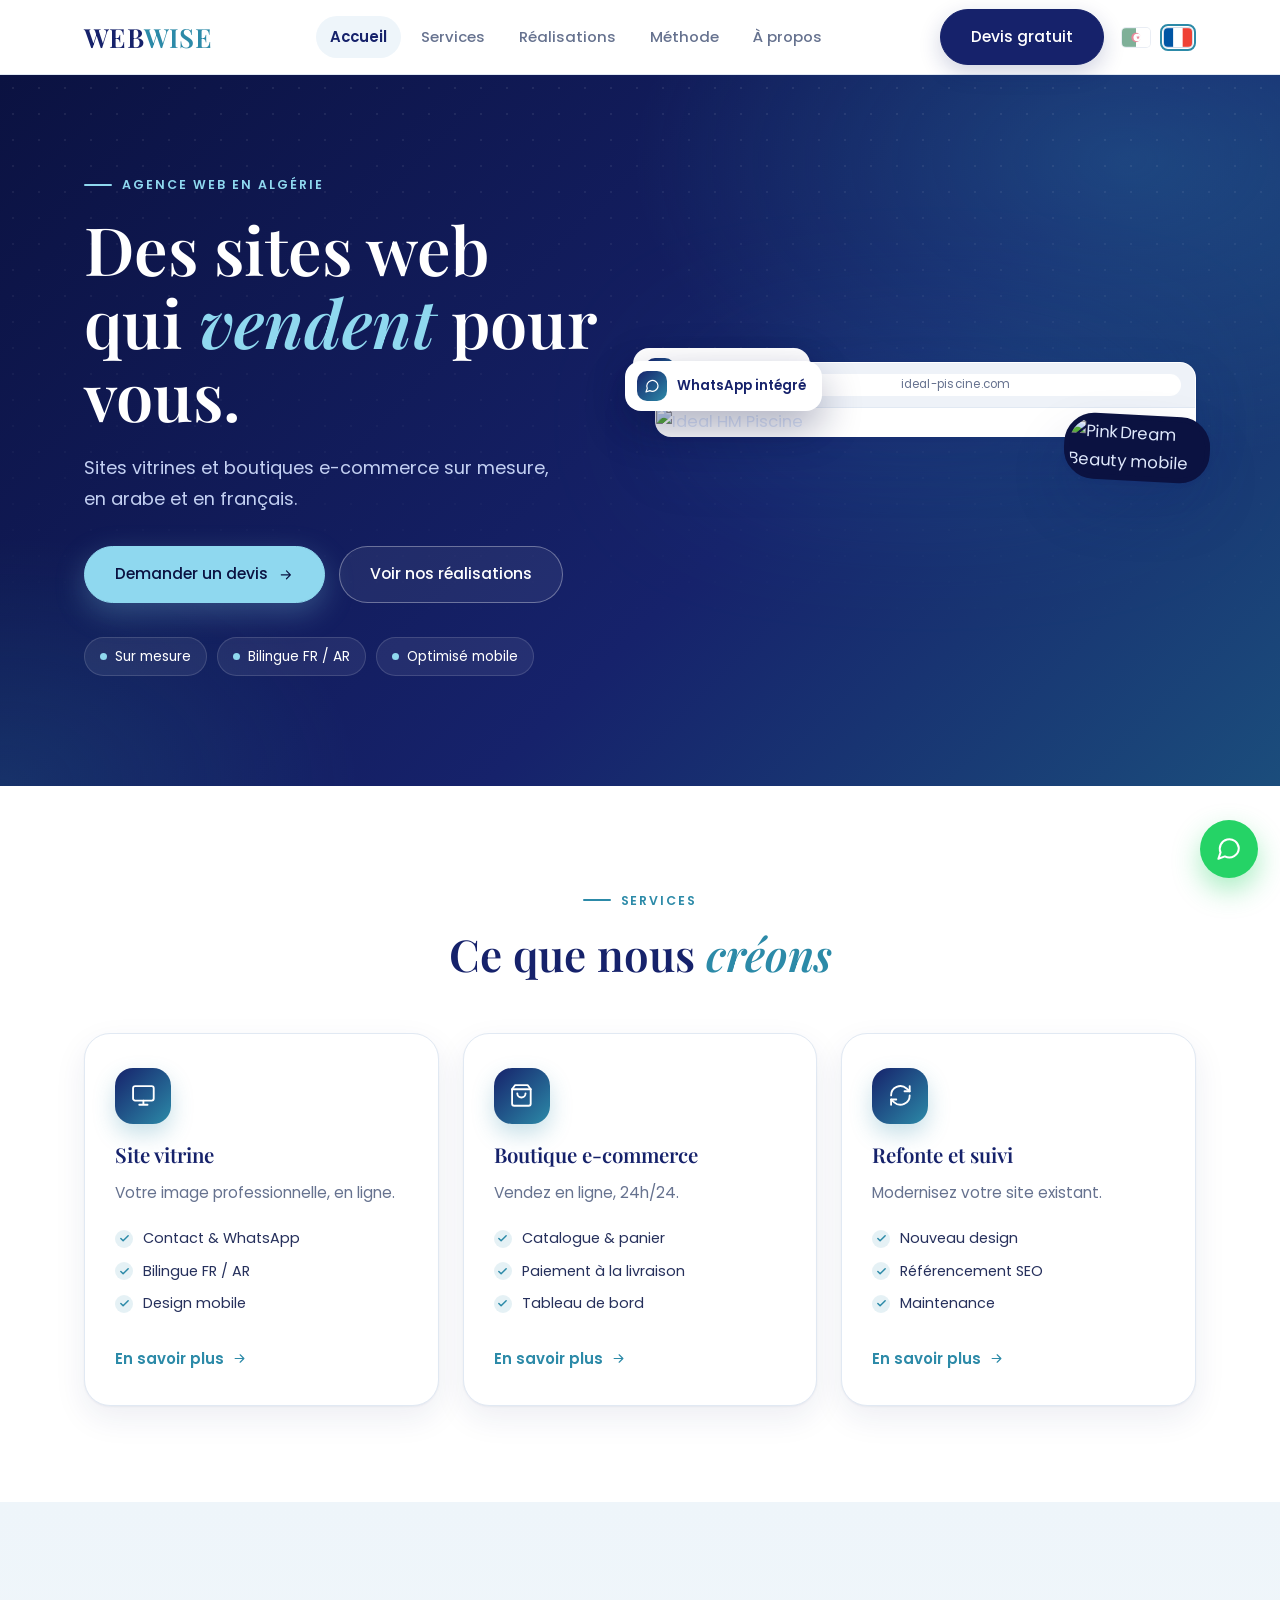
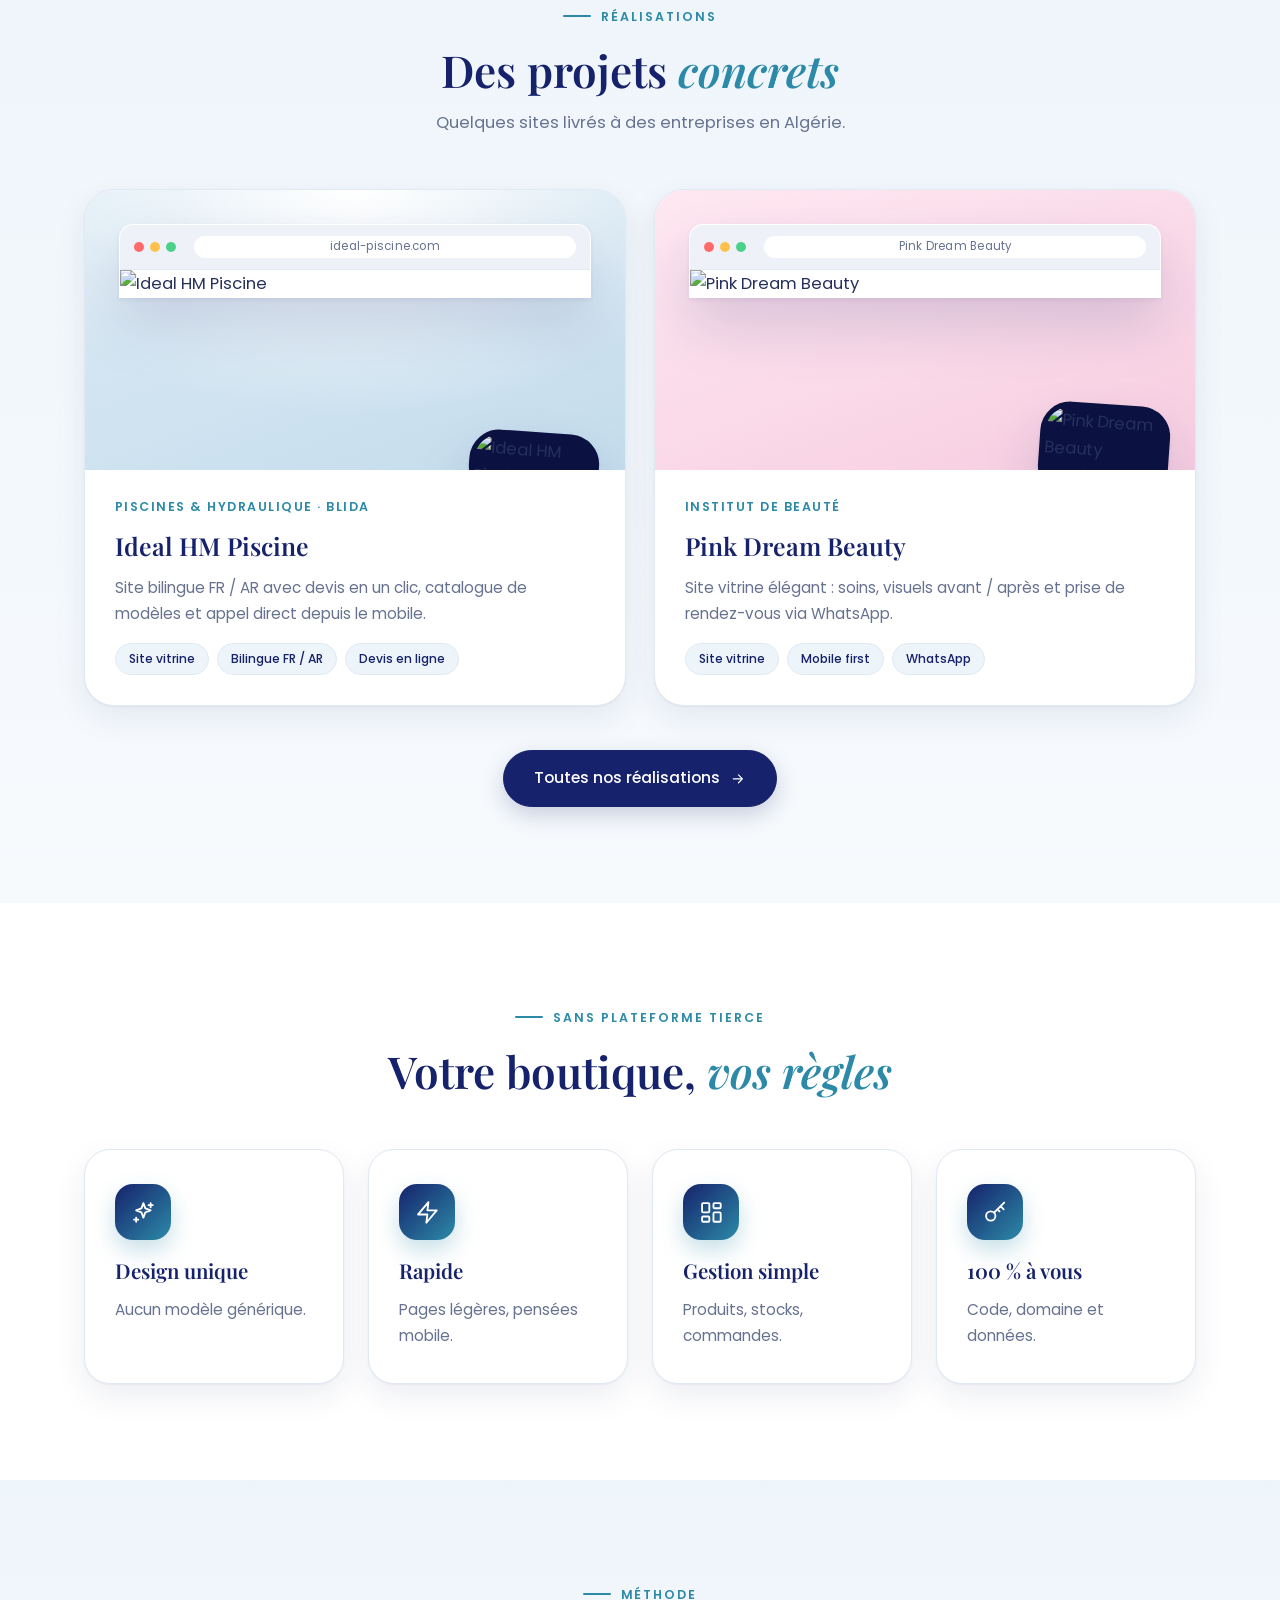
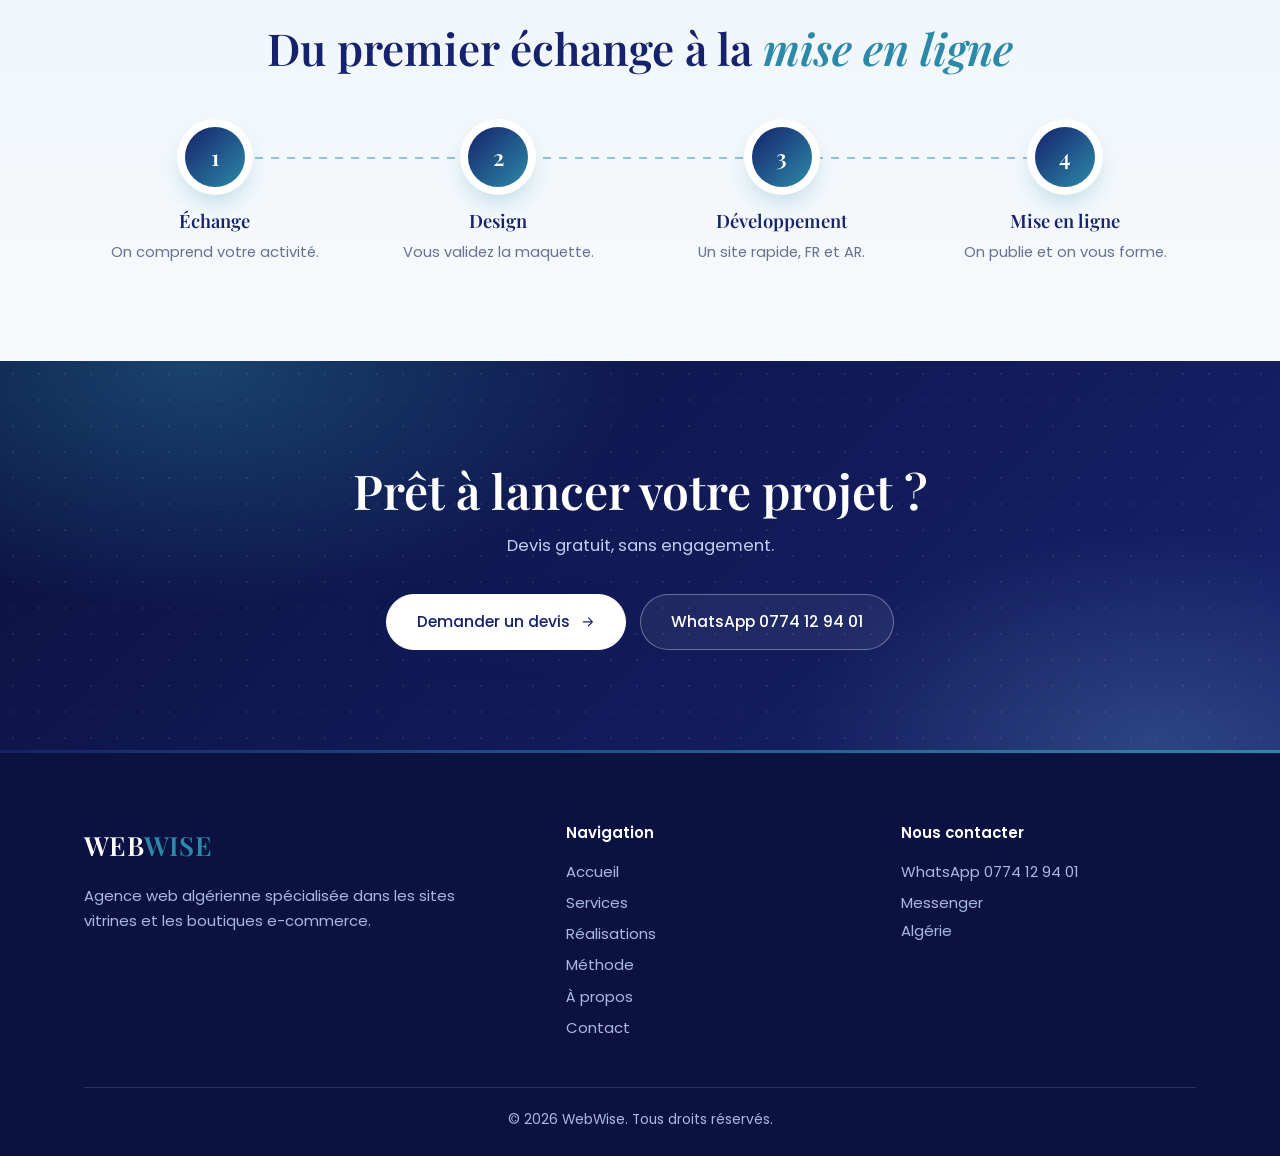
==== commit 4f82a950: "Add files via upload" ====
--- a/index.html
+++ b/index.html
@@ -7,7 +7,7 @@
 <meta name="description" content="WebWise crée votre site vitrine et votre boutique e-commerce sur mesure en Algérie, en arabe et en français.">
 <link rel="icon" href="data:image/svg+xml,%3Csvg xmlns='http://www.w3.org/2000/svg' viewBox='0 0 32 32'%3E%3Crect width='32' height='32' rx='16' fill='%2316226b'/%3E%3Ctext x='16' y='22' font-size='18' font-weight='700' text-anchor='middle' fill='%23fff' font-family='Georgia'%3EW%3C/text%3E%3C/svg%3E">
 <link rel="preconnect" href="https://fonts.googleapis.com"><link rel="preconnect" href="https://fonts.gstatic.com" crossorigin>
-<link rel="stylesheet" href="/style.css">
+<link rel="stylesheet" href="style.css">
 </head>
 <body data-page="index">
 <header id="hd"></header>
@@ -16,27 +16,37 @@
 <span class="kicker" data-ar="وكالة ويب في الجزائر">Agence web en Algérie</span>
 <h1 data-ar="مواقع إلكترونية <em>تبيع</em> من أجلك.">Des sites web qui <em>vendent</em> pour vous.</h1>
 <p data-ar="مواقع تعريفية ومتاجر إلكترونية مخصصة، بالعربية والفرنسية.">Sites vitrines et boutiques e-commerce sur mesure, en arabe et en français.</p>
-<div class="actions"><a class="btn" href="contact" data-ar="اطلب عرض سعر">Demander un devis</a><a class="btn line" href="services" data-ar="خدماتنا">Nos services</a></div>
+<div class="actions"><a class="btn teal" href="contact"><span data-ar="اطلب عرض سعر">Demander un devis</span><i data-i="arrow" class="flip"></i></a><a class="btn ghost" href="realisations"><span data-ar="شاهد أعمالنا">Voir nos réalisations</span></a></div>
 <ul class="ticks-row"><li data-ar="تصميم مخصص">Sur mesure</li><li data-ar="عربي / فرنسي">Bilingue FR / AR</li><li data-ar="مناسب للهاتف">Optimisé mobile</li></ul>
-</div><div class="stage" aria-hidden="true"><div class="laptop"><div class="screen"><div class="tb"><i></i><i></i><i></i><em></em></div><div class="sn">MAISON<b></b></div><div class="bn">Nouvelle collection<span></span></div><div class="pr"><div><b></b><u></u><u></u></div><div><b></b><u></u><u></u></div><div><b></b><u></u><u></u></div><div><b></b><u></u><u></u></div></div></div></div><div class="phone"><div class="bn">MAISON<span></span></div><p></p><p></p><div class="cta"></div></div><div class="glass" data-ar="تم تأكيد الطلب">Commande confirmée</div></div></div></div>
-<section><div class="wrap"><div class="head"><span class="kicker" data-ar="خدماتنا">Services</span><h2 data-ar="ما <em>نصنعه</em> لك">Ce que nous <em>créons</em></h2></div>
+</div><div class="stage"><div class="chip c1"><i data-i="globe"></i><span data-ar="عربي / فرنسي">Bilingue FR / AR</span></div><div class="bf"><div class="bar"><i></i><i></i><i></i><span>ideal-piscine.com</span></div><img src="img/ideal-d-hero.webp" alt="Ideal HM Piscine" loading="lazy" width="1600"></div><div class="pf"><img src="img/pink-m-home.webp" alt="Pink Dream Beauty mobile" loading="lazy" width="560"></div><div class="chip c2"><i data-i="chat"></i><span data-ar="واتساب مدمج">WhatsApp intégré</span></div></div></div></div>
+<section><div class="wrap"><div class="head rv"><span class="kicker" data-ar="خدماتنا">Services</span><h2 data-ar="ما <em>نصنعه</em> لك">Ce que nous <em>créons</em></h2></div>
 <div class="grid g3">
-<article class="card"><div class="ic">◧</div><h3 data-ar="موقع تعريفي">Site vitrine</h3><p data-ar="صورتك الاحترافية على الإنترنت.">Votre image professionnelle, en ligne.</p><a class="more" href="services#vitrine" data-ar="اعرف المزيد">En savoir plus</a></article>
-<article class="card"><div class="ic">◈</div><h3 data-ar="متجر إلكتروني">Boutique e-commerce</h3><p data-ar="بع عبر الإنترنت على مدار الساعة.">Vendez en ligne, 24h/24.</p><a class="more" href="services#ecommerce" data-ar="اعرف المزيد">En savoir plus</a></article>
-<article class="card"><div class="ic">✦</div><h3 data-ar="إعادة تصميم ومتابعة">Refonte et suivi</h3><p data-ar="حدّث موقعك الحالي.">Modernisez votre site existant.</p><a class="more" href="services#extras" data-ar="اعرف المزيد">En savoir plus</a></article>
+<article class="card rv"><div class="ic"><i data-i="monitor"></i></div><h3 data-ar="موقع تعريفي">Site vitrine</h3><p data-ar="صورتك الاحترافية على الإنترنت.">Votre image professionnelle, en ligne.</p><ul class="mlist"><li data-ar="اتصال وواتساب">Contact &amp; WhatsApp</li><li data-ar="عربي / فرنسي">Bilingue FR / AR</li><li data-ar="تصميم للهاتف">Design mobile</li></ul><a class="more" href="services#vitrine"><span data-ar="اعرف المزيد">En savoir plus</span><i data-i="arrow" class="flip"></i></a></article>
+<article class="card rv"><div class="ic"><i data-i="bag"></i></div><h3 data-ar="متجر إلكتروني">Boutique e-commerce</h3><p data-ar="بع عبر الإنترنت على مدار الساعة.">Vendez en ligne, 24h/24.</p><ul class="mlist"><li data-ar="كتالوج وسلة">Catalogue &amp; panier</li><li data-ar="الدفع عند الاستلام">Paiement à la livraison</li><li data-ar="لوحة تحكم">Tableau de bord</li></ul><a class="more" href="services#ecommerce"><span data-ar="اعرف المزيد">En savoir plus</span><i data-i="arrow" class="flip"></i></a></article>
+<article class="card rv"><div class="ic"><i data-i="refresh"></i></div><h3 data-ar="إعادة تصميم ومتابعة">Refonte et suivi</h3><p data-ar="حدّث موقعك الحالي.">Modernisez votre site existant.</p><ul class="mlist"><li data-ar="تصميم جديد">Nouveau design</li><li data-ar="تحسين محركات البحث">Référencement SEO</li><li data-ar="صيانة ودعم">Maintenance</li></ul><a class="more" href="services#extras"><span data-ar="اعرف المزيد">En savoir plus</span><i data-i="arrow" class="flip"></i></a></article>
 </div></div></section>
-<section class="alt"><div class="wrap"><div class="head"><span class="kicker" data-ar="بدون منصات جاهزة">Sans plateforme tierce</span><h2 data-ar="متجرك، <em>بقواعدك</em>">Votre boutique, <em>vos règles</em></h2></div>
+<section class="alt"><div class="wrap"><div class="head rv"><span class="kicker" data-ar="أعمالنا">Réalisations</span><h2 data-ar="مشاريع <em>حقيقية</em>">Des projets <em>concrets</em></h2><p class="sub" data-ar="بعض المواقع التي أنجزناها لشركات في الجزائر.">Quelques sites livrés à des entreprises en Algérie.</p></div>
+<div class="work">
+<a class="proj rv " href="realisations#ideal"><div class="shot"><div class="bf"><div class="bar"><i></i><i></i><i></i><span>ideal-piscine.com</span></div><img src="img/ideal-d-hero.webp" alt="Ideal HM Piscine" loading="lazy" width="1600"></div><div class="pf"><img src="img/ideal-m-hero.webp" alt="Ideal HM Piscine mobile" loading="lazy" width="560"></div></div><div class="body"><span class="sector" data-ar="مسابح وهيدروليك · البليدة">Piscines &amp; hydraulique · Blida</span><h3>Ideal HM Piscine</h3><p data-ar="موقع بلغتين (عربي / فرنسي) مع طلب عرض سعر بنقرة واحدة، وكتالوج للنماذج، واتصال مباشر من الهاتف.">Site bilingue FR / AR avec devis en un clic, catalogue de modèles et appel direct depuis le mobile.</p><div class="tags"><span class="tag" data-ar="موقع تعريفي">Site vitrine</span><span class="tag" data-ar="عربي / فرنسي">Bilingue FR / AR</span><span class="tag" data-ar="طلب عرض سعر">Devis en ligne</span></div></div></a>
+<a class="proj rv pk" href="realisations#pink"><div class="shot"><div class="bf"><div class="bar"><i></i><i></i><i></i><span>Pink Dream Beauty</span></div><img src="img/pink-d-services.webp" alt="Pink Dream Beauty" loading="lazy" width="1600"></div><div class="pf"><img src="img/pink-m-home.webp" alt="Pink Dream Beauty mobile" loading="lazy" width="560"></div></div><div class="body"><span class="sector" data-ar="مركز تجميل">Institut de beauté</span><h3>Pink Dream Beauty</h3><p data-ar="موقع تعريفي أنيق: العلاجات، صور قبل/بعد، والحجز عبر واتساب.">Site vitrine élégant : soins, visuels avant / après et prise de rendez-vous via WhatsApp.</p><div class="tags"><span class="tag" data-ar="موقع تعريفي">Site vitrine</span><span class="tag" data-ar="متوافق مع الهاتف">Mobile first</span><span class="tag" data-ar="واتساب">WhatsApp</span></div></div></a>
+</div><div class="center rv"><a class="btn" href="realisations"><span data-ar="كل أعمالنا">Toutes nos réalisations</span><i data-i="arrow" class="flip"></i></a></div></div></section>
+<section><div class="wrap"><div class="head rv"><span class="kicker" data-ar="بدون منصات جاهزة">Sans plateforme tierce</span><h2 data-ar="متجرك، <em>بقواعدك</em>">Votre boutique, <em>vos règles</em></h2></div>
 <div class="grid g4">
-<article class="card"><div class="ic">◆</div><h3 data-ar="تصميم فريد">Design unique</h3><p data-ar="بدون قوالب جاهزة.">Aucun modèle générique.</p></article>
-<article class="card"><div class="ic">⚡</div><h3 data-ar="سريع">Rapide</h3><p data-ar="صفحات خفيفة للهاتف.">Pages légères, pensées mobile.</p></article>
-<article class="card"><div class="ic">▤</div><h3 data-ar="إدارة سهلة">Gestion simple</h3><p data-ar="منتجات ومخزون وطلبات.">Produits, stocks, commandes.</p></article>
-<article class="card"><div class="ic">◎</div><h3 data-ar="ملكك بالكامل">100 % à vous</h3><p data-ar="الكود والنطاق والبيانات.">Code, domaine et données.</p></article>
+<article class="card rv"><div class="ic"><i data-i="sparkles"></i></div><h3 data-ar="تصميم فريد">Design unique</h3><p data-ar="بدون قوالب جاهزة.">Aucun modèle générique.</p></article>
+<article class="card rv"><div class="ic"><i data-i="zap"></i></div><h3 data-ar="سريع">Rapide</h3><p data-ar="صفحات خفيفة للهاتف.">Pages légères, pensées mobile.</p></article>
+<article class="card rv"><div class="ic"><i data-i="dash"></i></div><h3 data-ar="إدارة سهلة">Gestion simple</h3><p data-ar="منتجات ومخزون وطلبات.">Produits, stocks, commandes.</p></article>
+<article class="card rv"><div class="ic"><i data-i="key"></i></div><h3 data-ar="ملكك بالكامل">100 % à vous</h3><p data-ar="الكود والنطاق والبيانات.">Code, domaine et données.</p></article>
 </div></div></section>
-<section><div class="wrap"><div class="head"><span class="kicker" data-ar="منهجيتنا">Méthode</span><h2 data-ar="من أول نقاش إلى <em>النشر</em>">Du premier échange à la <em>mise en ligne</em></h2></div>
-<div class="mini"><div><h3 data-ar="النقاش">Échange</h3></div><div><h3 data-ar="التصميم">Design</h3></div><div><h3 data-ar="التطوير">Développement</h3></div><div><h3 data-ar="النشر">Mise en ligne</h3></div></div></div></section>
-<section class="band"><div class="wrap"><h2 data-ar="مستعد لإطلاق مشروعك؟">Prêt à lancer votre projet ?</h2><p class="sub" data-ar="عرض سعر مجاني وبدون التزام.">Devis gratuit, sans engagement.</p><div class="actions"><a class="btn light" href="contact" data-ar="اطلب عرض سعر مجاني">Demander un devis</a><a class="btn ghost ltr" href="https://wa.me/213774129401" target="_blank" rel="noopener">WhatsApp 0774 12 94 01</a></div></div></section>
+<section class="alt"><div class="wrap"><div class="head rv"><span class="kicker" data-ar="منهجيتنا">Méthode</span><h2 data-ar="من أول نقاش إلى <em>النشر</em>">Du premier échange à la <em>mise en ligne</em></h2></div>
+<div class="flow">
+<div class="rv"><h3 data-ar="النقاش">Échange</h3><p data-ar="نفهم نشاطك وأهدافك.">On comprend votre activité.</p></div>
+<div class="rv"><h3 data-ar="التصميم">Design</h3><p data-ar="توافق على النموذج قبل البدء.">Vous validez la maquette.</p></div>
+<div class="rv"><h3 data-ar="التطوير">Développement</h3><p data-ar="موقع سريع بالعربية والفرنسية.">Un site rapide, FR et AR.</p></div>
+<div class="rv"><h3 data-ar="النشر">Mise en ligne</h3><p data-ar="ننشر ونكوّنك ونبقى متاحين.">On publie et on vous forme.</p></div>
+</div></div></section>
+<section class="band"><div class="wrap"><h2 data-ar="مستعد لإطلاق مشروعك؟">Prêt à lancer votre projet ?</h2><p class="sub" data-ar="عرض سعر مجاني وبدون التزام.">Devis gratuit, sans engagement.</p><div class="actions"><a class="btn light" href="contact"><span data-ar="اطلب عرض سعر مجاني">Demander un devis</span><i data-i="arrow" class="flip"></i></a><a class="btn ghost ltr" href="https://wa.me/213774129401" target="_blank" rel="noopener">WhatsApp 0774 12 94 01</a></div></div></section>
 </main>
 <footer id="ft"></footer>
-<script src="/app.js"></script>
+<script src="app.js"></script>
 </body>
 </html>
--- a/style.css
+++ b/style.css
@@ -1,119 +1,197 @@
-@import url("https://fonts.googleapis.com/css2?family=Playfair+Display:ital,wght@0,500;0,600;1,500&family=Poppins:wght@400;500;600&family=Almarai:wght@400;700;800&display=swap");
-:root{--fr-head:"Playfair Display",Georgia,serif;--fr-body:"Poppins",system-ui,sans-serif;--ar:"Almarai",system-ui,sans-serif;--navy:#16226b;--ink:#0d1650;--teal:#2c8aa8;--sky:#eef5fa;--text:#26305c;--muted:#66728f;--line:#e1e9f3}
+@import url("https://fonts.googleapis.com/css2?family=Playfair+Display:ital,wght@0,500;0,600;0,700;1,500;1,600&family=Poppins:wght@400;500;600&family=Almarai:wght@400;700;800&display=swap");
+:root{--fr-head:"Playfair Display",Georgia,serif;--fr-body:"Poppins",system-ui,sans-serif;--ar:"Almarai",system-ui,sans-serif;--navy:#16226b;--ink:#0b1241;--teal:#2c8aa8;--aqua:#8fd8ef;--sky:#eef5fa;--text:#26305c;--muted:#66728f;--line:#e1e9f3;--grad:linear-gradient(135deg,#16226b,#2c8aa8);--sh:0 1px 2px #16226b0d,0 12px 32px #16226b14;--sh2:0 2px 4px #16226b10,0 28px 56px #16226b26}
 *{box-sizing:border-box;margin:0}
-html{scroll-behavior:smooth}
-body{font-family:var(--fr-body);color:var(--text);background:#fff;line-height:1.7;font-size:16.5px}
+html{scroll-behavior:smooth;scroll-padding-top:90px}
+body{font-family:var(--fr-body);color:var(--text);background:#fff;line-height:1.7;font-size:16.5px;-webkit-font-smoothing:antialiased;overflow-x:hidden}
 h1,h2,h3,.brand{font-family:var(--fr-head);font-weight:600;color:var(--navy)}
 html[lang=ar] body,html[lang=ar] h1,html[lang=ar] h2,html[lang=ar] h3,html[lang=ar] .brand,html[lang=ar] summary{font-family:var(--ar)}
 html[lang=ar] h1,html[lang=ar] h2,html[lang=ar] h3{font-weight:800}
-html[lang=ar] .kicker{letter-spacing:0;text-transform:none}
+html[lang=ar] .kicker,html[lang=ar] .tag{letter-spacing:0;text-transform:none}
 em{font-style:italic;color:var(--teal)}html[lang=ar] em{font-style:normal}
-a{color:inherit}
+a{color:inherit}img{display:block;max-width:100%}
 :focus-visible{outline:3px solid var(--teal);outline-offset:3px}
-.wrap{max-width:1120px;margin:0 auto;padding:0 24px}
-header{position:sticky;top:0;z-index:10;background:#ffffffeb;backdrop-filter:blur(12px);-webkit-backdrop-filter:blur(12px);border-bottom:1px solid var(--line)}
-.nav{display:flex;align-items:center;justify-content:space-between;height:72px;gap:16px}
-.brand{font-size:1.65rem;text-decoration:none;direction:ltr}
+.wrap{max-width:1160px;margin:0 auto;padding:0 24px}
+i[data-i]{display:inline-flex;flex:none}i[data-i] svg{width:1em;height:1em;fill:none;stroke:currentColor;stroke-width:1.8;stroke-linecap:round;stroke-linejoin:round}
+[dir=rtl] .flip{transform:scaleX(-1)}
+/* header */
+header{position:sticky;top:0;z-index:20;background:#ffffffe6;backdrop-filter:saturate(1.6) blur(14px);-webkit-backdrop-filter:saturate(1.6) blur(14px);border-bottom:1px solid var(--line)}
+.nav{display:flex;align-items:center;justify-content:space-between;height:74px;gap:16px}
+.brand{font-size:1.65rem;text-decoration:none;direction:ltr;letter-spacing:.01em}
 .brand span{color:var(--teal)}
-.menu{display:flex;gap:30px}
-.menu a{text-decoration:none;font-weight:500;font-size:.94rem;color:var(--muted);padding:4px 0;border-bottom:2px solid transparent}
-.menu a:hover{color:var(--navy)}.menu a.on{color:var(--navy);border-color:var(--teal)}
-.tools{display:flex;gap:12px;align-items:center}
+.menu{display:flex;gap:6px}
+.menu a{text-decoration:none;font-weight:500;font-size:.93rem;color:var(--muted);padding:8px 14px;border-radius:999px;transition:.2s}
+.menu a:hover{color:var(--navy);background:var(--sky)}.menu a.on{color:var(--navy);background:var(--sky);font-weight:600}
+.tools{display:flex;gap:14px;align-items:center}
 .flags{display:flex;gap:6px}
-.flags button{padding:2px;border:2px solid transparent;background:none;border-radius:8px;cursor:pointer;line-height:0;opacity:.5}
-.flags button svg{width:30px;height:20px;border-radius:4px;box-shadow:0 0 0 1px #d3dce8}
+.flags button{padding:2px;border:2px solid transparent;background:none;border-radius:8px;cursor:pointer;line-height:0;opacity:.5;transition:.2s}
+.flags button:hover{opacity:.85}
+.flags button svg{width:28px;height:19px;border-radius:4px;box-shadow:0 0 0 1px #d3dce8}
 .flags button[aria-pressed=true]{opacity:1;border-color:var(--teal)}
-.burger{display:none;background:none;border:1px solid var(--line);border-radius:10px;width:44px;height:40px;cursor:pointer;font-size:1.2rem;color:var(--navy)}
-.btn{display:inline-block;background:var(--navy);color:#fff;padding:14px 30px;border-radius:999px;text-decoration:none;font-weight:500;font-family:inherit;font-size:.98rem;border:1.5px solid var(--navy);cursor:pointer;transition:transform .2s,background .2s}
-.btn:hover{transform:translateY(-2px);background:var(--teal);border-color:var(--teal)}
-.btn.line{background:none;color:var(--navy)}.btn.line:hover{background:var(--navy);color:#fff;border-color:var(--navy)}
-.btn.light{background:#fff;color:var(--navy);border-color:#fff}.btn.light:hover{background:var(--sky);color:var(--navy);border-color:var(--sky)}
-.btn.ghost{background:none;color:#fff;border-color:#ffffff66}.btn.ghost:hover{background:#ffffff1a;border-color:#fff}
+.burger{display:none;background:none;border:1px solid var(--line);border-radius:12px;width:44px;height:40px;cursor:pointer;font-size:1.2rem;color:var(--navy)}
+.nav-cta{padding:10px 22px;font-size:.9rem}
+/* buttons */
+.btn{display:inline-flex;align-items:center;gap:10px;background:var(--navy);color:#fff;padding:14px 30px;border-radius:999px;text-decoration:none;font-weight:500;font-family:inherit;font-size:.98rem;border:1.5px solid var(--navy);cursor:pointer;transition:transform .2s,background .2s,box-shadow .2s;box-shadow:0 8px 22px #16226b33}
+.btn:hover{transform:translateY(-2px);background:var(--teal);border-color:var(--teal);box-shadow:0 12px 28px #2c8aa855}
+.btn.line{background:none;color:var(--navy);box-shadow:none}.btn.line:hover{background:var(--navy);color:#fff;border-color:var(--navy)}
+.btn.light{background:#fff;color:var(--navy);border-color:#fff}.btn.light:hover{background:var(--aqua);color:var(--ink);border-color:var(--aqua)}
+.btn.ghost{background:#ffffff10;color:#fff;border-color:#ffffff55;box-shadow:none}.btn.ghost:hover{background:#ffffff26;border-color:#fff}
+.btn.teal{background:var(--aqua);border-color:var(--aqua);color:var(--ink);box-shadow:0 10px 30px #8fd8ef44}.btn.teal:hover{background:#fff;border-color:#fff}
 .actions{display:flex;gap:14px;flex-wrap:wrap}
-.kicker{display:block;color:var(--teal);font-weight:600;font-size:.8rem;letter-spacing:.14em;text-transform:uppercase;margin-bottom:14px}
-.hero{background:radial-gradient(50% 70% at 90% 20%,#cfe6f1,transparent 70%),var(--sky);padding:84px 0 96px}
-.hero .wrap{display:grid;grid-template-columns:1.05fr .95fr;gap:48px;align-items:center}
+.kicker{display:inline-flex;align-items:center;gap:10px;color:var(--teal);font-weight:600;font-size:.78rem;letter-spacing:.16em;text-transform:uppercase;margin-bottom:16px}
+.kicker::before{content:"";width:28px;height:2px;background:currentColor;border-radius:2px}
+/* hero */
+.hero{position:relative;overflow:hidden;color:#dfe8fb;background:radial-gradient(55% 60% at 88% 12%,#2c8aa855,transparent 70%),radial-gradient(40% 50% at 0 100%,#2c8aa833,transparent 70%),linear-gradient(135deg,#0b1241,#16226b 60%,#1b4d7c);padding:92px 0 110px}
+.hero::before{content:"";position:absolute;inset:0;background-image:radial-gradient(#ffffff14 1px,transparent 1.2px);background-size:26px 26px;mask-image:linear-gradient(#000,transparent 85%);-webkit-mask-image:linear-gradient(#000,transparent 85%)}
+.hero .wrap{position:relative;display:grid;grid-template-columns:1fr 1.05fr;gap:56px;align-items:center}
+.hero .kicker{color:var(--aqua)}
+.hero h1{color:#fff;font-size:clamp(2.5rem,5.2vw,4.2rem);line-height:1.1}
+.hero h1 em{color:var(--aqua)}
 h1{font-size:clamp(2.4rem,5vw,3.9rem);line-height:1.15}
 html[lang=ar] h1{line-height:1.4}
-.hero p{margin:20px 0 30px;color:var(--muted);font-size:1.1rem;max-width:26em}
-.ticks-row{list-style:none;padding:0;display:flex;flex-wrap:wrap;gap:8px 22px;margin-top:30px;font-size:.92rem;color:var(--text)}
-.ticks-row li::before{content:"✔";color:var(--teal);margin-inline-end:7px}
-.page-hero{background:var(--sky);padding:72px 0 64px;text-align:center}
-.page-hero p{margin:14px auto 0;color:var(--muted);max-width:30em;font-size:1.08rem}
-.stage{position:relative;max-width:500px;width:100%;margin-inline:auto;padding-bottom:36px}
-.laptop{background:var(--navy);border-radius:18px;padding:11px;box-shadow:0 36px 70px #16226b40}
-.screen{background:#fff;border-radius:9px;overflow:hidden;direction:ltr}
-.tb{display:flex;align-items:center;gap:6px;padding:9px 12px;background:#eef2f8}
-.tb i{width:9px;height:9px;border-radius:50%;background:#c9d4e4}
-.tb em{flex:1;margin-inline-start:10px;height:15px;border-radius:8px;background:#fff}
-.sn{display:flex;justify-content:space-between;align-items:center;padding:10px 16px;font-family:var(--fr-head);font-weight:600;color:var(--navy)}
-.sn b{width:20px;height:20px;border-radius:50%;background:var(--teal)}
-.bn{margin:0 12px;height:112px;border-radius:12px;background:linear-gradient(120deg,#16226b,#2c8aa8 75%,#9bdcf0);display:flex;flex-direction:column;justify-content:flex-end;padding:14px;color:#fff;font-family:var(--fr-head);font-weight:600;font-size:1.1rem;line-height:1.2}
-.bn span{display:block;margin-top:8px;width:70px;height:18px;border-radius:9px;background:#fff}
-.pr{display:grid;grid-template-columns:repeat(4,1fr);gap:10px;padding:12px}
-.pr div{display:grid;gap:5px}.pr b{aspect-ratio:1;border-radius:10px;background:linear-gradient(135deg,#e6eef8,#cfdcee)}
-.pr u{height:7px;border-radius:4px;background:#e3eaf4}.pr u+u{width:55%}
-.phone{position:absolute;inset-inline-end:-12px;bottom:0;width:30%;background:#fff;border:5px solid var(--navy);border-radius:22px;padding:8px;box-shadow:0 26px 44px #16226b45;direction:ltr}
-.phone .bn{margin:0;height:58px;font-size:.66rem;padding:7px;border-radius:9px}.phone .bn span{width:38px;height:11px;margin-top:4px}
-.phone p{margin:6px 0 0!important;height:32px;border-radius:7px;background:var(--sky)}
-.phone .cta{height:22px;border-radius:11px;background:var(--teal);margin-top:7px}
-.glass{position:absolute;inset-inline-start:-10px;top:20%;background:#fff;border:1px solid var(--line);border-radius:14px;padding:9px 15px;font-size:.84rem;font-weight:600;color:var(--navy);box-shadow:0 16px 34px #16226b26}
-.glass::before{content:"✓";display:inline-grid;place-items:center;width:20px;height:20px;border-radius:50%;background:var(--teal);color:#fff;margin-inline-end:8px;font-size:.72rem}
-section{padding:88px 0}
-section.alt{background:var(--sky)}
-.head{text-align:center;margin-bottom:44px}
-h2{font-size:clamp(1.9rem,3.6vw,2.7rem);line-height:1.25}
+.hero p{margin:22px 0 32px;color:#c3d0f2;font-size:1.12rem;max-width:27em}
+.ticks-row{list-style:none;padding:0;display:flex;flex-wrap:wrap;gap:10px;margin-top:34px}
+.ticks-row li{display:inline-flex;align-items:center;gap:8px;padding:7px 15px;border-radius:999px;background:#ffffff12;border:1px solid #ffffff22;font-size:.86rem;color:#fff}
+.ticks-row li::before{content:"";width:7px;height:7px;border-radius:50%;background:var(--aqua)}
+.page-hero{position:relative;overflow:hidden;background:radial-gradient(50% 120% at 85% 0,#2c8aa844,transparent 70%),linear-gradient(135deg,#0b1241,#16226b 70%);padding:78px 0 70px;text-align:center;color:#c3d0f2}
+.page-hero .kicker{color:var(--aqua)}.page-hero h1{color:#fff}.page-hero h1 em{color:var(--aqua)}
+.page-hero p{margin:14px auto 0;max-width:30em;font-size:1.1rem}
+/* devices */
+.stage{position:relative;width:100%;max-width:600px;margin-inline:auto;padding:0 0 44px}
+.stage::before{content:"";position:absolute;inset:8% 4% 12%;background:var(--teal);filter:blur(80px);opacity:.35;border-radius:50%}
+.bf{position:relative;background:#fff;border-radius:16px;overflow:hidden;box-shadow:var(--sh2);border:1px solid #ffffff22;direction:ltr}
+.bf .bar{display:flex;align-items:center;gap:6px;padding:11px 14px;background:#eef2f8;border-bottom:1px solid var(--line)}
+.bf .bar i{width:10px;height:10px;border-radius:50%;background:#ccd6e6}
+.bf .bar i:nth-child(1){background:#ff6b6b}.bf .bar i:nth-child(2){background:#ffc14d}.bf .bar i:nth-child(3){background:#4cd18a}
+.bf .bar span{flex:1;margin-inline-start:12px;height:22px;border-radius:11px;background:#fff;color:var(--muted);font-size:.72rem;display:flex;align-items:center;justify-content:center;font-family:var(--fr-body);letter-spacing:.02em}
+.bf img{width:100%;height:auto}
+.pf{background:var(--ink);border:5px solid var(--ink);border-radius:30px;overflow:hidden;box-shadow:var(--sh2);direction:ltr}
+.pf img{width:100%;border-radius:24px}
+.stage .pf{position:absolute;bottom:0;inset-inline-end:-14px;width:27%;transform:rotate(3deg)}
+.chip{position:absolute;display:flex;align-items:center;gap:10px;background:#fff;color:var(--navy);padding:10px 16px 10px 12px;border-radius:16px;font-weight:600;font-size:.84rem;box-shadow:0 18px 40px #0b124155;animation:fl 6s ease-in-out infinite}
+.chip i{width:30px;height:30px;border-radius:10px;background:var(--grad);color:#fff;display:grid;place-items:center;font-size:1rem}
+.chip.c1{top:-14px;inset-inline-start:-22px}.chip.c2{bottom:70px;inset-inline-start:-30px;animation-delay:-3s}
+@keyframes fl{50%{transform:translateY(-8px)}}
+/* sections */
+section{padding:96px 0}
+section.alt{background:linear-gradient(180deg,var(--sky),#f7fafd)}
+.head{text-align:center;margin-bottom:52px}
+h2{font-size:clamp(1.9rem,3.6vw,2.75rem);line-height:1.22}
 html[lang=ar] h2{line-height:1.45}
-.sub{color:var(--muted);margin:10px auto 0;max-width:32em}
-.grid{display:grid;gap:22px}.g2{grid-template-columns:repeat(2,1fr)}.g3{grid-template-columns:repeat(3,1fr)}.g4{grid-template-columns:repeat(4,1fr)}
-.card{border:1px solid var(--line);border-radius:24px;padding:32px 28px;background:#fff;display:flex;flex-direction:column;gap:6px;text-align:center;align-items:center;transition:transform .25s,box-shadow .25s}
-.card:hover{transform:translateY(-5px);box-shadow:0 22px 44px #16226b1a}
-.card h3{font-size:1.25rem}
+.sub{color:var(--muted);margin:12px auto 0;max-width:34em}
+.grid{display:grid;gap:24px}.g2{grid-template-columns:repeat(2,1fr)}.g3{grid-template-columns:repeat(3,1fr)}.g4{grid-template-columns:repeat(4,1fr)}
+/* cards */
+.card{position:relative;border:1px solid var(--line);border-radius:26px;padding:34px 30px;background:#fff;display:flex;flex-direction:column;gap:8px;text-align:start;align-items:flex-start;box-shadow:var(--sh);transition:transform .3s,box-shadow .3s,border-color .3s;overflow:hidden}
+.card::after{content:"";position:absolute;inset-inline:0;top:0;height:3px;background:var(--grad);transform:scaleX(0);transform-origin:left;transition:transform .4s}
+[dir=rtl] .card::after{transform-origin:right}
+.card:hover{transform:translateY(-6px);box-shadow:var(--sh2);border-color:#c9dcec}
+.card:hover::after{transform:scaleX(1)}
+.card h3{font-size:1.28rem;margin-top:6px}
 .card p{color:var(--muted);font-size:.96rem}
-.card .more{margin-top:10px;font-weight:600;color:var(--teal);text-decoration:none;font-size:.94rem}
-.ic{width:60px;height:60px;border-radius:50%;background:var(--sky);color:var(--teal);display:grid;place-items:center;font-size:1.5rem;margin-bottom:8px}
-.alt .ic{background:#fff}
-.split{display:grid;grid-template-columns:1fr 1fr;gap:56px;align-items:center;padding:40px 0}
+.ic{width:56px;height:56px;border-radius:18px;background:var(--grad);color:#fff;display:grid;place-items:center;font-size:1.55rem;box-shadow:0 10px 22px #2c8aa844;transition:transform .3s}
+.card:hover .ic{transform:rotate(-6deg) scale(1.06)}
+.alt .ic{background:#fff;color:var(--teal);box-shadow:var(--sh)}
+.alt .card:hover .ic{background:var(--grad);color:#fff}
+.mark{position:absolute;top:18px;inset-inline-end:24px;font-family:var(--fr-head);font-size:3.2rem;font-weight:600;color:var(--sky);line-height:1;pointer-events:none}
+.mlist{list-style:none;padding:0;margin:12px 0 6px;display:grid;gap:8px;font-size:.9rem;color:var(--text)}
+.mlist li{display:flex;gap:10px;align-items:center}
+.mlist li::before{content:"";width:18px;height:18px;border-radius:50%;flex:none;background:#2c8aa81f url("data:image/svg+xml,%3Csvg xmlns='http://www.w3.org/2000/svg' viewBox='0 0 24 24' fill='none' stroke='%232c8aa8' stroke-width='3.2' stroke-linecap='round' stroke-linejoin='round'%3E%3Cpath d='M20 6 9 17l-5-5'/%3E%3C/svg%3E") center/11px no-repeat}
+.more{margin-top:auto;padding-top:16px;display:inline-flex;align-items:center;gap:8px;font-weight:600;color:var(--teal);text-decoration:none;font-size:.94rem}
+.more i{transition:transform .25s}.more:hover i{transform:translateX(5px)}
+[dir=rtl] .more:hover i{transform:scaleX(-1) translateX(5px)}
+/* portfolio */
+.work{display:grid;gap:28px;grid-template-columns:repeat(2,1fr)}
+.proj{display:flex;flex-direction:column;text-decoration:none;border-radius:30px;background:#fff;border:1px solid var(--line);box-shadow:var(--sh);overflow:hidden;transition:transform .35s,box-shadow .35s}
+.proj:hover{transform:translateY(-8px);box-shadow:var(--sh2)}
+.proj .shot{position:relative;padding:34px 34px 0;background:radial-gradient(70% 80% at 50% 0,#fff,transparent),linear-gradient(160deg,#dcebf5,#c4dcec);overflow:hidden;min-height:280px}
+.proj.pk .shot{background:linear-gradient(160deg,#ffe8f2,#f6cde0)}
+.proj .shot .bf{border-radius:14px 14px 0 0;border-bottom:0;transition:transform .5s}
+.proj:hover .shot .bf{transform:translateY(-6px) scale(1.015)}
+.proj .shot .pf{position:absolute;bottom:-28px;inset-inline-end:26px;width:24%;transform:rotate(4deg);transition:transform .5s}
+.proj:hover .shot .pf{transform:rotate(2deg) translateY(-10px)}
+.proj .body{padding:26px 30px 30px;display:flex;flex-direction:column;gap:8px;flex:1}
+.proj .sector{font-size:.78rem;letter-spacing:.12em;text-transform:uppercase;color:var(--teal);font-weight:600}
+html[lang=ar] .proj .sector{letter-spacing:0;text-transform:none}
+.proj h3{font-size:1.55rem}
+.proj p{color:var(--muted);font-size:.95rem}
+.tags{display:flex;flex-wrap:wrap;gap:8px;margin-top:8px}
+.tag{font-size:.76rem;font-weight:500;padding:5px 13px;border-radius:999px;background:var(--sky);color:var(--navy);border:1px solid var(--line)}
+.center{text-align:center;margin-top:44px}
+/* case studies */
+.case{display:grid;grid-template-columns:1.25fr .75fr;gap:56px;align-items:center;padding:56px 0}
+.case+.case{border-top:1px solid var(--line)}
+.case.rev{grid-template-columns:.75fr 1.25fr}.case.rev .visual{order:2}
+.visual{position:relative;padding:36px 32px 0;border-radius:30px;background:linear-gradient(160deg,#dcebf5,#c4dcec);overflow:hidden}
+.case.pk .visual{background:linear-gradient(160deg,#ffe8f2,#f6cde0)}
+.visual .bf{border-radius:14px 14px 0 0;border-bottom:0}
+.phones{display:flex;gap:14px;justify-content:center;margin:-70px 20px 0;position:relative;padding-bottom:0}
+.phones .pf{width:30%;border-radius:26px 26px 0 0;border-bottom:0}
+.phones .pf:nth-child(2){transform:translateY(-22px)}
+.phones .pf img{border-radius:20px 20px 0 0}
+.case h2{font-size:clamp(1.8rem,3vw,2.4rem);margin-bottom:6px}
+.case p{color:var(--muted);margin:10px 0 18px}
+.case .mlist{margin-bottom:22px}
+/* method */
+.flow{display:grid;grid-template-columns:repeat(4,1fr);gap:22px;counter-reset:m;position:relative}
+.flow::before{content:"";position:absolute;top:30px;inset-inline:12.5%;height:2px;background:repeating-linear-gradient(90deg,var(--teal) 0 8px,transparent 8px 16px);opacity:.5}
+.flow>div{position:relative;text-align:center;padding:0 6px}
+.flow>div::before{counter-increment:m;content:counter(m);display:grid;place-items:center;width:60px;height:60px;margin:0 auto 18px;border-radius:50%;background:var(--grad);color:#fff;font-family:var(--fr-head);font-weight:600;font-size:1.4rem;box-shadow:0 0 0 8px #fff,0 12px 26px #2c8aa855;position:relative}
+.flow h3{font-size:1.15rem}.flow p{color:var(--muted);font-size:.92rem;margin-top:4px}
+.steps{display:grid;gap:18px;counter-reset:s;max-width:760px;margin:0 auto;position:relative}
+.step{display:grid;grid-template-columns:56px 1fr;gap:22px;align-items:center;border:1px solid var(--line);border-radius:24px;padding:22px 28px;background:#fff;box-shadow:var(--sh);transition:.3s}
+.step:hover{transform:translateX(6px);border-color:#c9dcec}[dir=rtl] .step:hover{transform:translateX(-6px)}
+.step::before{counter-increment:s;content:counter(s);width:52px;height:52px;border-radius:50%;background:var(--grad);color:#fff;display:grid;place-items:center;font-family:var(--fr-head);font-weight:600;font-size:1.35rem;box-shadow:0 8px 18px #2c8aa844}
+.step h3{font-size:1.15rem}.step p{color:var(--muted);font-size:.94rem}
+/* split / ticks */
+.split{display:grid;grid-template-columns:1fr 1fr;gap:60px;align-items:center;padding:48px 0}
 .split+.split{border-top:1px solid var(--line)}
-.split p{color:var(--muted);margin:10px 0 22px}
-ul.ticks{list-style:none;padding:28px 30px;display:grid;gap:12px;background:var(--sky);border-radius:24px}
-ul.ticks li::before{content:"✔";color:var(--teal);margin-inline-end:10px}
-.steps{display:grid;gap:16px;counter-reset:s;max-width:720px;margin:0 auto}
-.step{display:grid;grid-template-columns:52px 1fr;gap:20px;align-items:center;border:1px solid var(--line);border-radius:20px;padding:18px 24px}
-.step::before{counter-increment:s;content:counter(s);width:48px;height:48px;border-radius:50%;background:var(--sky);color:var(--teal);display:grid;place-items:center;font-family:var(--fr-head);font-weight:600;font-size:1.3rem}
-.step h3{font-size:1.1rem}.step p{color:var(--muted);font-size:.94rem}
-.mini{display:grid;grid-template-columns:repeat(4,1fr);gap:18px;text-align:center;counter-reset:m}
-.mini div::before{counter-increment:m;content:counter(m);display:grid;place-items:center;width:52px;height:52px;margin:0 auto 12px;border-radius:50%;background:var(--navy);color:#fff;font-family:var(--fr-head);font-weight:600;font-size:1.25rem}
-.mini h3{font-size:1.1rem}
-details{border:1px solid var(--line);border-radius:18px;padding:16px 22px;margin-bottom:12px;background:#fff}
-summary{cursor:pointer;font-weight:600;color:var(--navy);list-style:none;display:flex;justify-content:space-between;gap:12px}
+.split p{color:var(--muted);margin:12px 0 24px}
+.panel{padding:34px;border-radius:28px;background:linear-gradient(160deg,var(--sky),#fff);border:1px solid var(--line);box-shadow:var(--sh)}
+.panel .mlist{margin:0;gap:16px;font-size:1rem}
+.panel .mlist li::before{width:26px;height:26px;background-size:15px;background-color:#2c8aa826}
+.panel .pic{width:60px;height:60px;margin-bottom:22px}
+details{border:1px solid var(--line);border-radius:20px;padding:18px 24px;margin-bottom:14px;background:#fff;box-shadow:var(--sh);transition:.2s}
+details[open]{border-color:#bcd6e8}
+summary{cursor:pointer;font-weight:600;color:var(--navy);list-style:none;display:flex;justify-content:space-between;align-items:center;gap:12px}
 summary::-webkit-details-marker{display:none}
-summary::after{content:"+";color:var(--teal);font-size:1.4rem;line-height:1}
-details[open] summary::after{content:"−"}
-details p{color:var(--muted);margin-top:8px}
-.band{background:var(--navy);color:#fff;text-align:center;padding:84px 0}
-.band h2{color:#fff}.band .sub{color:#c3d0f2;margin-bottom:30px}.band .actions{justify-content:center}
-form{display:grid;gap:16px}
+summary::after{content:"+";width:30px;height:30px;flex:none;border-radius:50%;background:var(--sky);color:var(--teal);font-size:1.3rem;display:grid;place-items:center;transition:.2s}
+details[open] summary::after{content:"−";background:var(--teal);color:#fff}
+details p{color:var(--muted);margin-top:10px}
+/* band */
+.band{position:relative;overflow:hidden;color:#fff;text-align:center;padding:100px 0;background:radial-gradient(50% 90% at 15% 0,#2c8aa866,transparent 70%),radial-gradient(40% 80% at 90% 100%,#8fd8ef33,transparent 70%),linear-gradient(135deg,#0b1241,#16226b)}
+.band::before{content:"";position:absolute;inset:0;background-image:radial-gradient(#ffffff12 1px,transparent 1.2px);background-size:26px 26px}
+.band .wrap{position:relative}
+.band h2{color:#fff;font-size:clamp(2rem,4vw,3rem)}.band .sub{color:#c3d0f2;margin-bottom:34px}.band .actions{justify-content:center}
+/* contact */
+form{display:grid;gap:16px;padding:34px;border-radius:28px;background:#fff;border:1px solid var(--line);box-shadow:var(--sh2)}
 label{font-weight:600;font-size:.92rem;color:var(--navy);display:grid;gap:6px}
-input,select,textarea{font:inherit;padding:13px 16px;border:1px solid var(--line);border-radius:14px;background:#fff;color:var(--text);width:100%}
-input:focus,select:focus,textarea:focus{border-color:var(--teal);outline:0;box-shadow:0 0 0 4px #2c8aa822}
-.info{display:grid;gap:16px}
-.info .card{flex-direction:row;text-align:start;gap:16px;padding:20px 24px;justify-content:flex-start}
-.info .ic{margin:0;flex:none}
-.info a{color:var(--navy);font-weight:600}
-footer{background:var(--ink);color:#a9b8e3;padding:56px 0 22px;font-size:.93rem}
-.fgrid{display:grid;grid-template-columns:1.4fr 1fr 1fr;gap:34px}
-footer h4{color:#fff;margin-bottom:8px;font-weight:600}
-footer a{display:block;text-decoration:none;padding:2px 0}footer a:hover{color:#fff}
-footer .brand{color:#fff}
-.copy{border-top:1px solid #ffffff22;margin-top:34px;padding-top:18px;text-align:center;font-size:.86rem}
+input,select,textarea{font:inherit;padding:14px 18px;border:1px solid var(--line);border-radius:16px;background:#f9fbfd;color:var(--text);width:100%;transition:.2s}
+input:focus,select:focus,textarea:focus{border-color:var(--teal);background:#fff;outline:0;box-shadow:0 0 0 4px #2c8aa822}
+.info{display:grid;gap:18px}
+.info .card{flex-direction:row;align-items:center;gap:18px;padding:22px 26px}
+.info .card h3{margin:0}.info .card::after{display:none}
+.info a{color:var(--teal);font-weight:600}
+/* footer */
+footer{background:var(--ink);color:#a9b8e3;padding:70px 0 24px;font-size:.93rem;position:relative}
+footer::before{content:"";position:absolute;top:0;inset-inline:0;height:3px;background:var(--grad)}
+.fgrid{display:grid;grid-template-columns:1.5fr 1fr 1fr;gap:40px}
+footer h4{color:#fff;margin-bottom:10px;font-weight:600}
+footer a{display:block;text-decoration:none;padding:3px 0;transition:.2s}footer a:hover{color:#fff;padding-inline-start:4px}
+footer .brand{color:#fff}footer .fgrid p{margin-top:12px;max-width:26em}
+.copy{border-top:1px solid #ffffff1f;margin-top:44px;padding-top:20px;text-align:center;font-size:.86rem}
 .ltr{direction:ltr;display:inline-block}
+.wa{position:fixed;bottom:22px;inset-inline-end:22px;z-index:30;width:58px;height:58px;border-radius:50%;background:#25d366;color:#fff;display:grid;place-items:center;font-size:1.7rem;box-shadow:0 12px 28px #25d36666;transition:.2s}
+.wa:hover{transform:scale(1.08)}
+/* reveal */
+.js .rv{opacity:0;transform:translateY(28px);transition:opacity .7s,transform .7s cubic-bezier(.2,.7,.2,1);transition-delay:var(--d,0s)}
+.js .rv.in{opacity:1;transform:none}
+@media(max-width:980px){.g4{grid-template-columns:repeat(2,1fr)}.flow{grid-template-columns:repeat(2,1fr);row-gap:36px}.flow::before{display:none}.case,.case.rev{grid-template-columns:1fr;gap:32px}.case.rev .visual{order:0}}
 @media(max-width:860px){
-.hero .wrap,.g2,.g3,.split,.fgrid{grid-template-columns:1fr}.g4,.mini{grid-template-columns:repeat(2,1fr)}
-.hero{padding:40px 0 60px;text-align:center}.hero p{margin-inline:auto}.hero .actions,.ticks-row{justify-content:center}
-.stage{max-width:360px;order:-1}.phone{inset-inline-end:0}.glass{inset-inline-start:0}
-section{padding:58px 0}.split{gap:20px}
-.burger{display:block}
-.menu{display:none;position:absolute;top:72px;inset-inline:0;background:#fff;flex-direction:column;padding:18px 24px;border-bottom:1px solid var(--line);gap:14px}
-.menu.open{display:flex}}
-@media(prefers-reduced-motion:reduce){html{scroll-behavior:auto}*{transition:none!important}}
+.hero .wrap,.g2,.g3,.split,.fgrid,.work{grid-template-columns:1fr}
+.hero{padding:44px 0 70px;text-align:center}.hero p{margin-inline:auto}.hero .actions,.ticks-row{justify-content:center}.hero .kicker{justify-content:center}
+.stage{max-width:440px;order:-1;margin-bottom:10px}.stage .pf{inset-inline-end:-6px}.chip.c1{inset-inline-start:-4px}.chip.c2{inset-inline-start:-4px}
+section{padding:64px 0}.split{gap:24px}
+.burger{display:block}.nav-cta{display:none}
+.menu{display:none;position:absolute;top:74px;inset-inline:0;background:#fff;flex-direction:column;padding:16px 24px 22px;border-bottom:1px solid var(--line);gap:4px;box-shadow:0 20px 30px #16226b14}
+.menu.open{display:flex}.menu a{padding:12px 14px}}
+@media(max-width:520px){.g4{grid-template-columns:1fr}.flow{grid-template-columns:1fr}.proj .shot{padding:22px 22px 0}.visual{padding:24px 18px 0}.phones{margin:-40px 6px 0}.chip{font-size:.76rem}form{padding:24px}}
+@media(prefers-reduced-motion:reduce){html{scroll-behavior:auto}*{transition:none!important;animation:none!important}.js .rv{opacity:1;transform:none}}
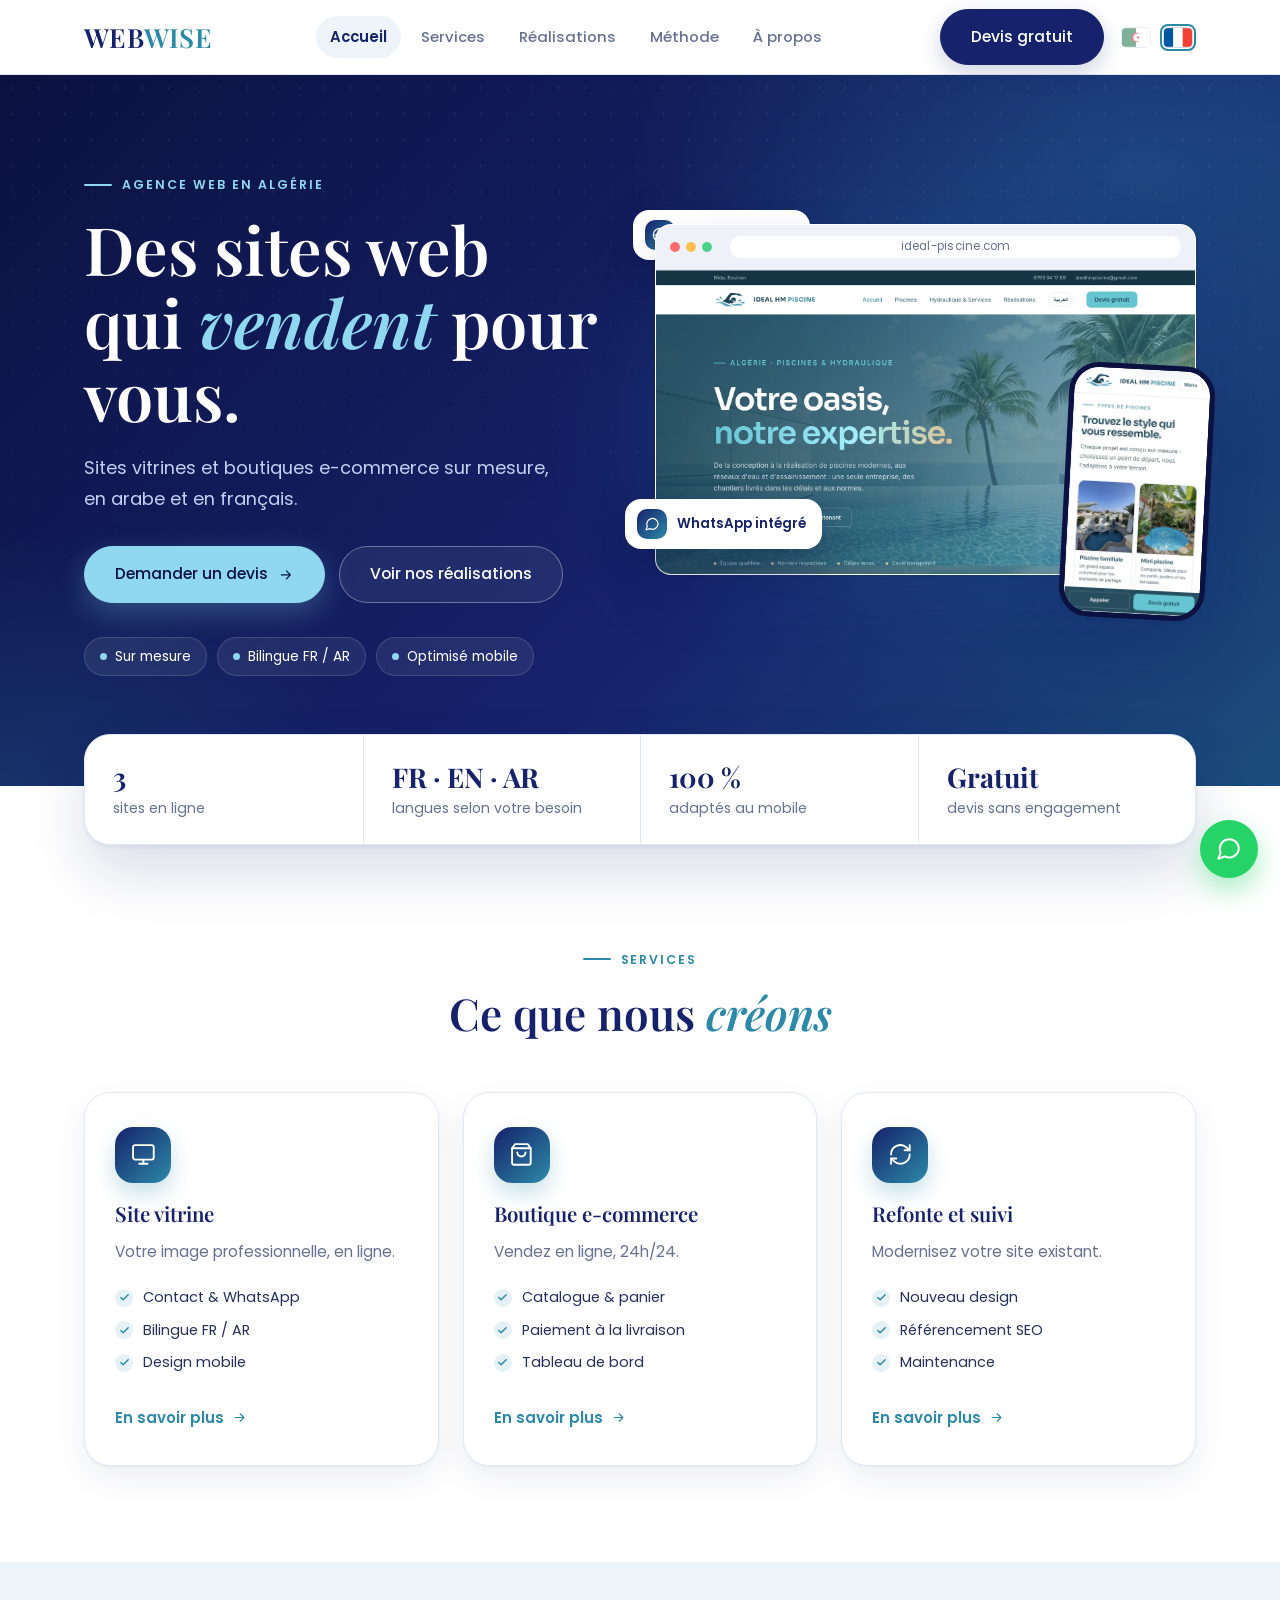
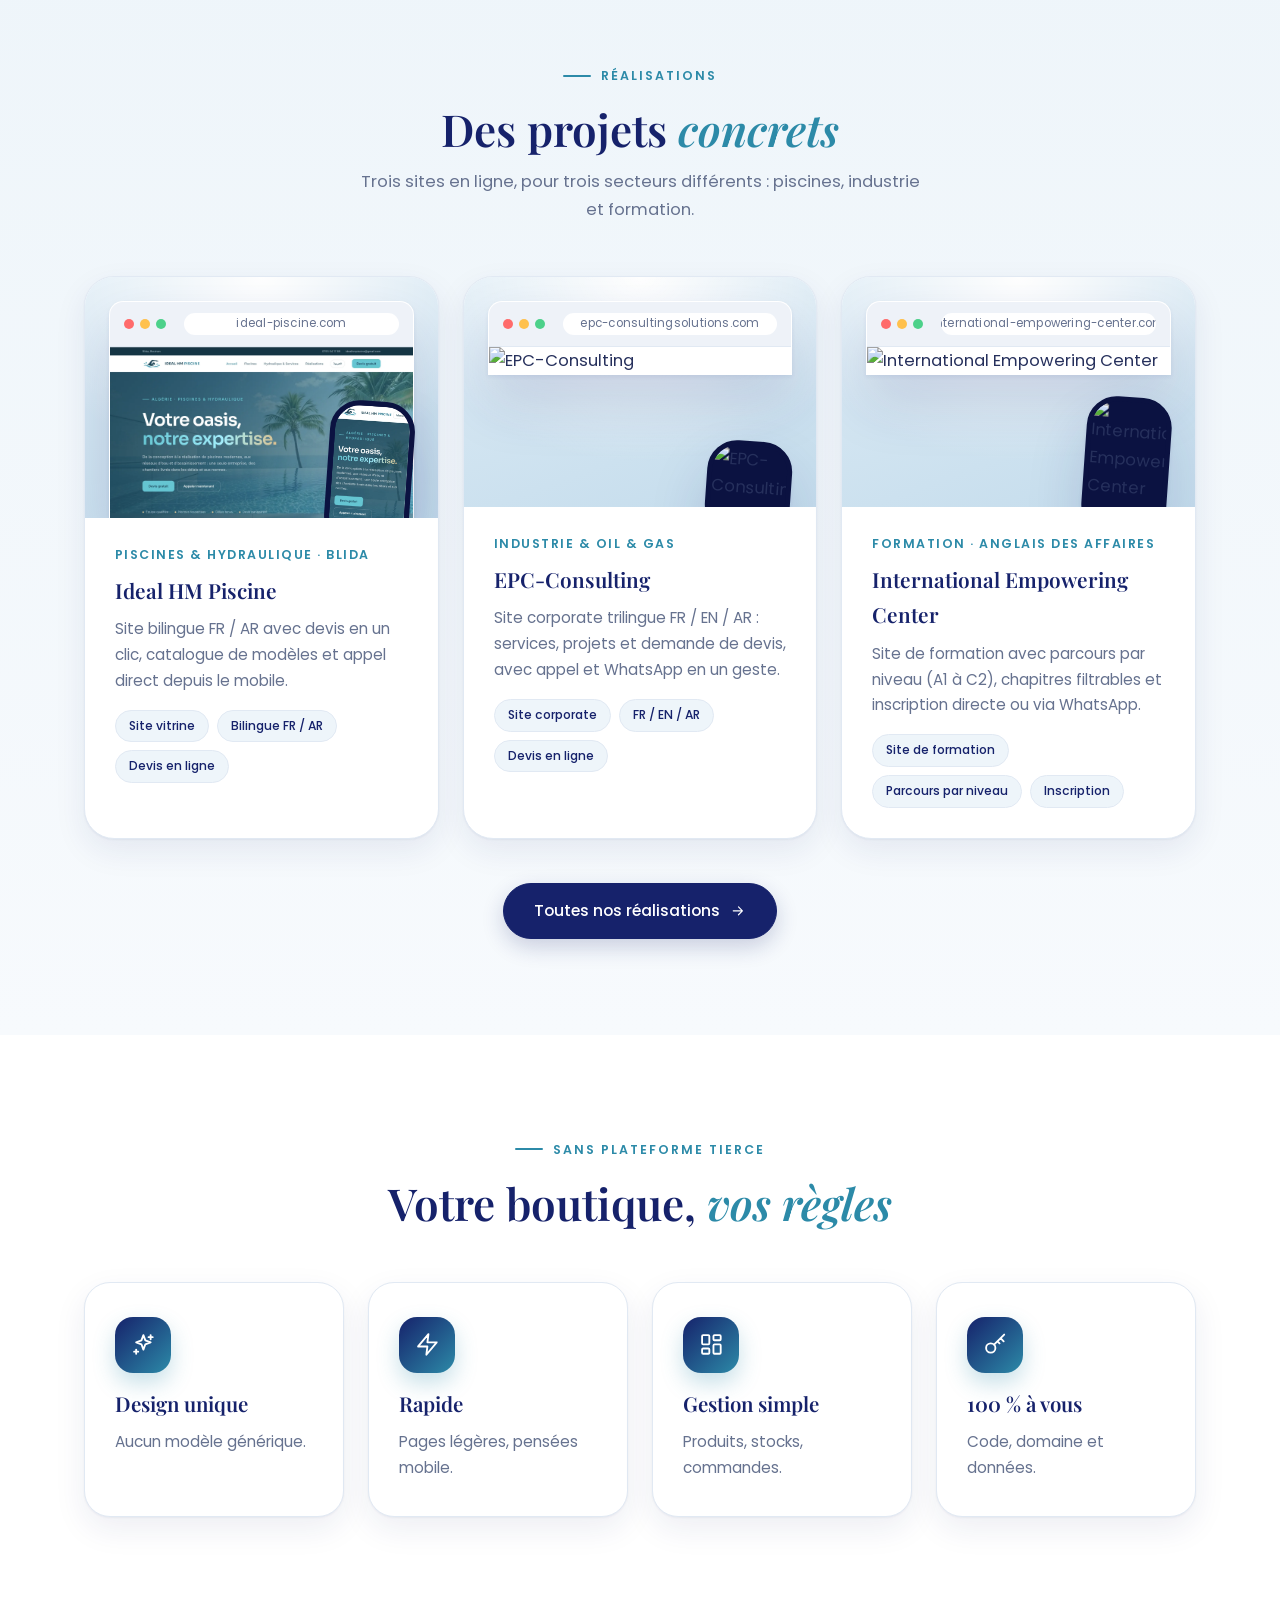
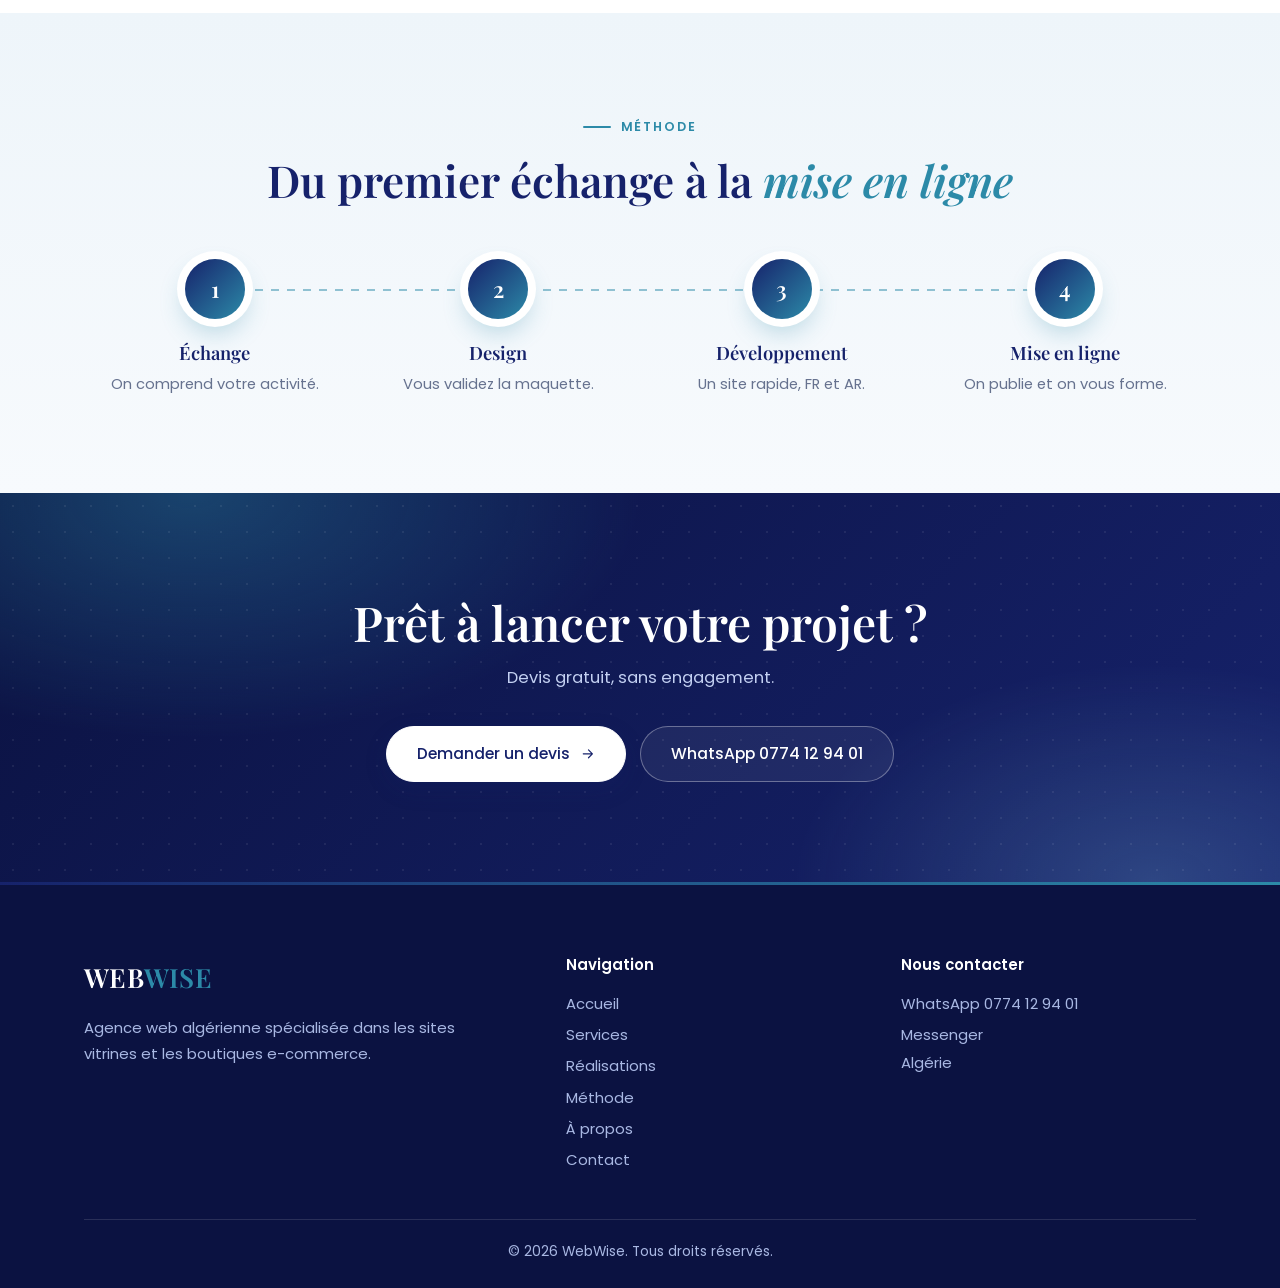
==== commit 7a50b88d: "Add files via upload" ====
--- a/index.html
+++ b/index.html
@@ -18,17 +18,19 @@
 <p data-ar="مواقع تعريفية ومتاجر إلكترونية مخصصة، بالعربية والفرنسية.">Sites vitrines et boutiques e-commerce sur mesure, en arabe et en français.</p>
 <div class="actions"><a class="btn teal" href="contact"><span data-ar="اطلب عرض سعر">Demander un devis</span><i data-i="arrow" class="flip"></i></a><a class="btn ghost" href="realisations"><span data-ar="شاهد أعمالنا">Voir nos réalisations</span></a></div>
 <ul class="ticks-row"><li data-ar="تصميم مخصص">Sur mesure</li><li data-ar="عربي / فرنسي">Bilingue FR / AR</li><li data-ar="مناسب للهاتف">Optimisé mobile</li></ul>
-</div><div class="stage"><div class="chip c1"><i data-i="globe"></i><span data-ar="عربي / فرنسي">Bilingue FR / AR</span></div><div class="bf"><div class="bar"><i></i><i></i><i></i><span>ideal-piscine.com</span></div><img src="img/ideal-d-hero.webp" alt="Ideal HM Piscine" loading="lazy" width="1600"></div><div class="pf"><img src="img/pink-m-home.webp" alt="Pink Dream Beauty mobile" loading="lazy" width="560"></div><div class="chip c2"><i data-i="chat"></i><span data-ar="واتساب مدمج">WhatsApp intégré</span></div></div></div></div>
+</div><div class="stage"><div class="chip c1"><i data-i="globe"></i><span data-ar="عربي / فرنسي">Bilingue FR / AR</span></div><div class="bf"><div class="bar"><i></i><i></i><i></i><span>ideal-piscine.com</span></div><img src="img/ideal-d-hero.webp" alt="Ideal HM Piscine" loading="lazy" width="1600"></div><div class="pf"><img src="img/ideal-m-types.webp" alt="Ideal HM Piscine mobile" loading="lazy" width="560"></div><div class="chip c2"><i data-i="chat"></i><span data-ar="واتساب مدمج">WhatsApp intégré</span></div></div></div></div>
+<section class="proof"><div class="wrap"><div class="stats rv"><div><strong>3</strong><span data-ar="مواقع منشورة">sites en ligne</span></div><div><strong>FR · EN · AR</strong><span data-ar="لغات حسب حاجتك">langues selon votre besoin</span></div><div><strong>100 %</strong><span data-ar="متوافقة مع الهاتف">adaptés au mobile</span></div><div><strong>Gratuit</strong><span data-ar="عرض سعر بدون التزام">devis sans engagement</span></div></div></div></section>
 <section><div class="wrap"><div class="head rv"><span class="kicker" data-ar="خدماتنا">Services</span><h2 data-ar="ما <em>نصنعه</em> لك">Ce que nous <em>créons</em></h2></div>
 <div class="grid g3">
 <article class="card rv"><div class="ic"><i data-i="monitor"></i></div><h3 data-ar="موقع تعريفي">Site vitrine</h3><p data-ar="صورتك الاحترافية على الإنترنت.">Votre image professionnelle, en ligne.</p><ul class="mlist"><li data-ar="اتصال وواتساب">Contact &amp; WhatsApp</li><li data-ar="عربي / فرنسي">Bilingue FR / AR</li><li data-ar="تصميم للهاتف">Design mobile</li></ul><a class="more" href="services#vitrine"><span data-ar="اعرف المزيد">En savoir plus</span><i data-i="arrow" class="flip"></i></a></article>
 <article class="card rv"><div class="ic"><i data-i="bag"></i></div><h3 data-ar="متجر إلكتروني">Boutique e-commerce</h3><p data-ar="بع عبر الإنترنت على مدار الساعة.">Vendez en ligne, 24h/24.</p><ul class="mlist"><li data-ar="كتالوج وسلة">Catalogue &amp; panier</li><li data-ar="الدفع عند الاستلام">Paiement à la livraison</li><li data-ar="لوحة تحكم">Tableau de bord</li></ul><a class="more" href="services#ecommerce"><span data-ar="اعرف المزيد">En savoir plus</span><i data-i="arrow" class="flip"></i></a></article>
 <article class="card rv"><div class="ic"><i data-i="refresh"></i></div><h3 data-ar="إعادة تصميم ومتابعة">Refonte et suivi</h3><p data-ar="حدّث موقعك الحالي.">Modernisez votre site existant.</p><ul class="mlist"><li data-ar="تصميم جديد">Nouveau design</li><li data-ar="تحسين محركات البحث">Référencement SEO</li><li data-ar="صيانة ودعم">Maintenance</li></ul><a class="more" href="services#extras"><span data-ar="اعرف المزيد">En savoir plus</span><i data-i="arrow" class="flip"></i></a></article>
 </div></div></section>
-<section class="alt"><div class="wrap"><div class="head rv"><span class="kicker" data-ar="أعمالنا">Réalisations</span><h2 data-ar="مشاريع <em>حقيقية</em>">Des projets <em>concrets</em></h2><p class="sub" data-ar="بعض المواقع التي أنجزناها لشركات في الجزائر.">Quelques sites livrés à des entreprises en Algérie.</p></div>
+<section class="alt"><div class="wrap"><div class="head rv"><span class="kicker" data-ar="أعمالنا">Réalisations</span><h2 data-ar="مشاريع <em>حقيقية</em>">Des projets <em>concrets</em></h2><p class="sub" data-ar="ثلاثة مواقع منشورة، في ثلاثة قطاعات مختلفة: المسابح والصناعة والتكوين.">Trois sites en ligne, pour trois secteurs différents : piscines, industrie et formation.</p></div>
 <div class="work">
 <a class="proj rv " href="realisations#ideal"><div class="shot"><div class="bf"><div class="bar"><i></i><i></i><i></i><span>ideal-piscine.com</span></div><img src="img/ideal-d-hero.webp" alt="Ideal HM Piscine" loading="lazy" width="1600"></div><div class="pf"><img src="img/ideal-m-hero.webp" alt="Ideal HM Piscine mobile" loading="lazy" width="560"></div></div><div class="body"><span class="sector" data-ar="مسابح وهيدروليك · البليدة">Piscines &amp; hydraulique · Blida</span><h3>Ideal HM Piscine</h3><p data-ar="موقع بلغتين (عربي / فرنسي) مع طلب عرض سعر بنقرة واحدة، وكتالوج للنماذج، واتصال مباشر من الهاتف.">Site bilingue FR / AR avec devis en un clic, catalogue de modèles et appel direct depuis le mobile.</p><div class="tags"><span class="tag" data-ar="موقع تعريفي">Site vitrine</span><span class="tag" data-ar="عربي / فرنسي">Bilingue FR / AR</span><span class="tag" data-ar="طلب عرض سعر">Devis en ligne</span></div></div></a>
-<a class="proj rv pk" href="realisations#pink"><div class="shot"><div class="bf"><div class="bar"><i></i><i></i><i></i><span>Pink Dream Beauty</span></div><img src="img/pink-d-services.webp" alt="Pink Dream Beauty" loading="lazy" width="1600"></div><div class="pf"><img src="img/pink-m-home.webp" alt="Pink Dream Beauty mobile" loading="lazy" width="560"></div></div><div class="body"><span class="sector" data-ar="مركز تجميل">Institut de beauté</span><h3>Pink Dream Beauty</h3><p data-ar="موقع تعريفي أنيق: العلاجات، صور قبل/بعد، والحجز عبر واتساب.">Site vitrine élégant : soins, visuels avant / après et prise de rendez-vous via WhatsApp.</p><div class="tags"><span class="tag" data-ar="موقع تعريفي">Site vitrine</span><span class="tag" data-ar="متوافق مع الهاتف">Mobile first</span><span class="tag" data-ar="واتساب">WhatsApp</span></div></div></a>
+<a class="proj rv" href="realisations#epc"><div class="shot"><div class="bf"><div class="bar"><i></i><i></i><i></i><span>epc-consultingsolutions.com</span></div><img src="img/epc-d-hero.webp" alt="EPC-Consulting" loading="lazy" width="1600"></div><div class="pf"><img src="img/epc-m-hero.webp" alt="EPC-Consulting mobile" loading="lazy" width="560"></div></div><div class="body"><span class="sector" data-ar="صناعة · نفط وغاز">Industrie &amp; Oil &amp; Gas</span><h3>EPC-Consulting</h3><p data-ar="موقع مؤسسي بثلاث لغات (فرنسي / إنجليزي / عربي): الخدمات والمشاريع وطلب عرض سعر، مع اتصال وواتساب بلمسة.">Site corporate trilingue FR / EN / AR : services, projets et demande de devis, avec appel et WhatsApp en un geste.</p><div class="tags"><span class="tag" data-ar="موقع مؤسسي">Site corporate</span><span class="tag" data-ar="فرنسي / إنجليزي / عربي">FR / EN / AR</span><span class="tag" data-ar="طلب عرض سعر">Devis en ligne</span></div></div></a>
+<a class="proj rv" href="realisations#iec"><div class="shot"><div class="bf"><div class="bar"><i></i><i></i><i></i><span>international-empowering-center.com</span></div><img src="img/iec-d-hero.webp" alt="International Empowering Center" loading="lazy" width="1600"></div><div class="pf"><img src="img/iec-m-hero.webp" alt="International Empowering Center mobile" loading="lazy" width="560"></div></div><div class="body"><span class="sector" data-ar="تكوين · الإنجليزية للأعمال">Formation · Anglais des affaires</span><h3>International Empowering Center</h3><p data-ar="موقع تكوين مع مسارات حسب المستوى (A1 إلى C2) ودروس قابلة للتصفية وتسجيل مباشر أو عبر واتساب.">Site de formation avec parcours par niveau (A1 à C2), chapitres filtrables et inscription directe ou via WhatsApp.</p><div class="tags"><span class="tag" data-ar="موقع تكوين">Site de formation</span><span class="tag" data-ar="مسارات حسب المستوى">Parcours par niveau</span><span class="tag" data-ar="تسجيل">Inscription</span></div></div></a>
 </div><div class="center rv"><a class="btn" href="realisations"><span data-ar="كل أعمالنا">Toutes nos réalisations</span><i data-i="arrow" class="flip"></i></a></div></div></section>
 <section><div class="wrap"><div class="head rv"><span class="kicker" data-ar="بدون منصات جاهزة">Sans plateforme tierce</span><h2 data-ar="متجرك، <em>بقواعدك</em>">Votre boutique, <em>vos règles</em></h2></div>
 <div class="grid g4">
--- a/style.css
+++ b/style.css
@@ -62,7 +62,7 @@
 .bf .bar{display:flex;align-items:center;gap:6px;padding:11px 14px;background:#eef2f8;border-bottom:1px solid var(--line)}
 .bf .bar i{width:10px;height:10px;border-radius:50%;background:#ccd6e6}
 .bf .bar i:nth-child(1){background:#ff6b6b}.bf .bar i:nth-child(2){background:#ffc14d}.bf .bar i:nth-child(3){background:#4cd18a}
-.bf .bar span{flex:1;margin-inline-start:12px;height:22px;border-radius:11px;background:#fff;color:var(--muted);font-size:.72rem;display:flex;align-items:center;justify-content:center;font-family:var(--fr-body);letter-spacing:.02em}
+.bf .bar span{flex:1;min-width:0;white-space:nowrap;overflow:hidden;text-overflow:ellipsis;padding:0 10px;margin-inline-start:12px;height:22px;border-radius:11px;background:#fff;color:var(--muted);font-size:.72rem;display:flex;align-items:center;justify-content:center;font-family:var(--fr-body);letter-spacing:.02em}
 .bf img{width:100%;height:auto}
 .pf{background:var(--ink);border:5px solid var(--ink);border-radius:30px;overflow:hidden;box-shadow:var(--sh2);direction:ltr}
 .pf img{width:100%;border-radius:24px}
@@ -99,11 +99,11 @@
 .more i{transition:transform .25s}.more:hover i{transform:translateX(5px)}
 [dir=rtl] .more:hover i{transform:scaleX(-1) translateX(5px)}
 /* portfolio */
-.work{display:grid;gap:28px;grid-template-columns:repeat(2,1fr)}
+.work{display:grid;gap:24px;grid-template-columns:repeat(3,1fr)}
+.work .proj .shot{min-height:230px;padding:24px 24px 0}.work .proj h3{font-size:1.3rem}
 .proj{display:flex;flex-direction:column;text-decoration:none;border-radius:30px;background:#fff;border:1px solid var(--line);box-shadow:var(--sh);overflow:hidden;transition:transform .35s,box-shadow .35s}
 .proj:hover{transform:translateY(-8px);box-shadow:var(--sh2)}
 .proj .shot{position:relative;padding:34px 34px 0;background:radial-gradient(70% 80% at 50% 0,#fff,transparent),linear-gradient(160deg,#dcebf5,#c4dcec);overflow:hidden;min-height:280px}
-.proj.pk .shot{background:linear-gradient(160deg,#ffe8f2,#f6cde0)}
 .proj .shot .bf{border-radius:14px 14px 0 0;border-bottom:0;transition:transform .5s}
 .proj:hover .shot .bf{transform:translateY(-6px) scale(1.015)}
 .proj .shot .pf{position:absolute;bottom:-28px;inset-inline-end:26px;width:24%;transform:rotate(4deg);transition:transform .5s}
@@ -116,12 +116,18 @@
 .tags{display:flex;flex-wrap:wrap;gap:8px;margin-top:8px}
 .tag{font-size:.76rem;font-weight:500;padding:5px 13px;border-radius:999px;background:var(--sky);color:var(--navy);border:1px solid var(--line)}
 .center{text-align:center;margin-top:44px}
+/* proof */
+.proof{padding:0;margin-top:-52px;position:relative;z-index:2}
+.stats{display:grid;grid-template-columns:repeat(4,1fr);background:#fff;border:1px solid var(--line);border-radius:26px;box-shadow:var(--sh2);overflow:hidden}
+.stats>div{padding:26px 28px;display:flex;flex-direction:column;gap:4px;border-inline-start:1px solid var(--line)}.stats>div:first-child{border:0}
+.stats strong{font-family:var(--fr-head);font-size:1.7rem;color:var(--navy);line-height:1.2}
+.stats span{color:var(--muted);font-size:.88rem;line-height:1.45}
+.case .btn.line{margin-top:4px;font-size:.9rem;padding:11px 22px}
 /* case studies */
 .case{display:grid;grid-template-columns:1.25fr .75fr;gap:56px;align-items:center;padding:56px 0}
 .case+.case{border-top:1px solid var(--line)}
 .case.rev{grid-template-columns:.75fr 1.25fr}.case.rev .visual{order:2}
 .visual{position:relative;padding:36px 32px 0;border-radius:30px;background:linear-gradient(160deg,#dcebf5,#c4dcec);overflow:hidden}
-.case.pk .visual{background:linear-gradient(160deg,#ffe8f2,#f6cde0)}
 .visual .bf{border-radius:14px 14px 0 0;border-bottom:0}
 .phones{display:flex;gap:14px;justify-content:center;margin:-70px 20px 0;position:relative;padding-bottom:0}
 .phones .pf{width:30%;border-radius:26px 26px 0 0;border-bottom:0}
@@ -184,9 +190,9 @@
 /* reveal */
 .js .rv{opacity:0;transform:translateY(28px);transition:opacity .7s,transform .7s cubic-bezier(.2,.7,.2,1);transition-delay:var(--d,0s)}
 .js .rv.in{opacity:1;transform:none}
-@media(max-width:980px){.g4{grid-template-columns:repeat(2,1fr)}.flow{grid-template-columns:repeat(2,1fr);row-gap:36px}.flow::before{display:none}.case,.case.rev{grid-template-columns:1fr;gap:32px}.case.rev .visual{order:0}}
+@media(max-width:980px){.stats{grid-template-columns:repeat(2,1fr)}.stats>div:nth-child(3){border-inline-start:0}.stats>div:nth-child(n+3){border-top:1px solid var(--line)}.g4{grid-template-columns:repeat(2,1fr)}.flow{grid-template-columns:repeat(2,1fr);row-gap:36px}.flow::before{display:none}.case,.case.rev{grid-template-columns:1fr;gap:32px}.case.rev .visual{order:0}}
 @media(max-width:860px){
-.hero .wrap,.g2,.g3,.split,.fgrid,.work{grid-template-columns:1fr}
+.hero .wrap,.g2,.g3,.split,.fgrid,.work{grid-template-columns:1fr}.proof{margin-top:-36px}
 .hero{padding:44px 0 70px;text-align:center}.hero p{margin-inline:auto}.hero .actions,.ticks-row{justify-content:center}.hero .kicker{justify-content:center}
 .stage{max-width:440px;order:-1;margin-bottom:10px}.stage .pf{inset-inline-end:-6px}.chip.c1{inset-inline-start:-4px}.chip.c2{inset-inline-start:-4px}
 section{padding:64px 0}.split{gap:24px}
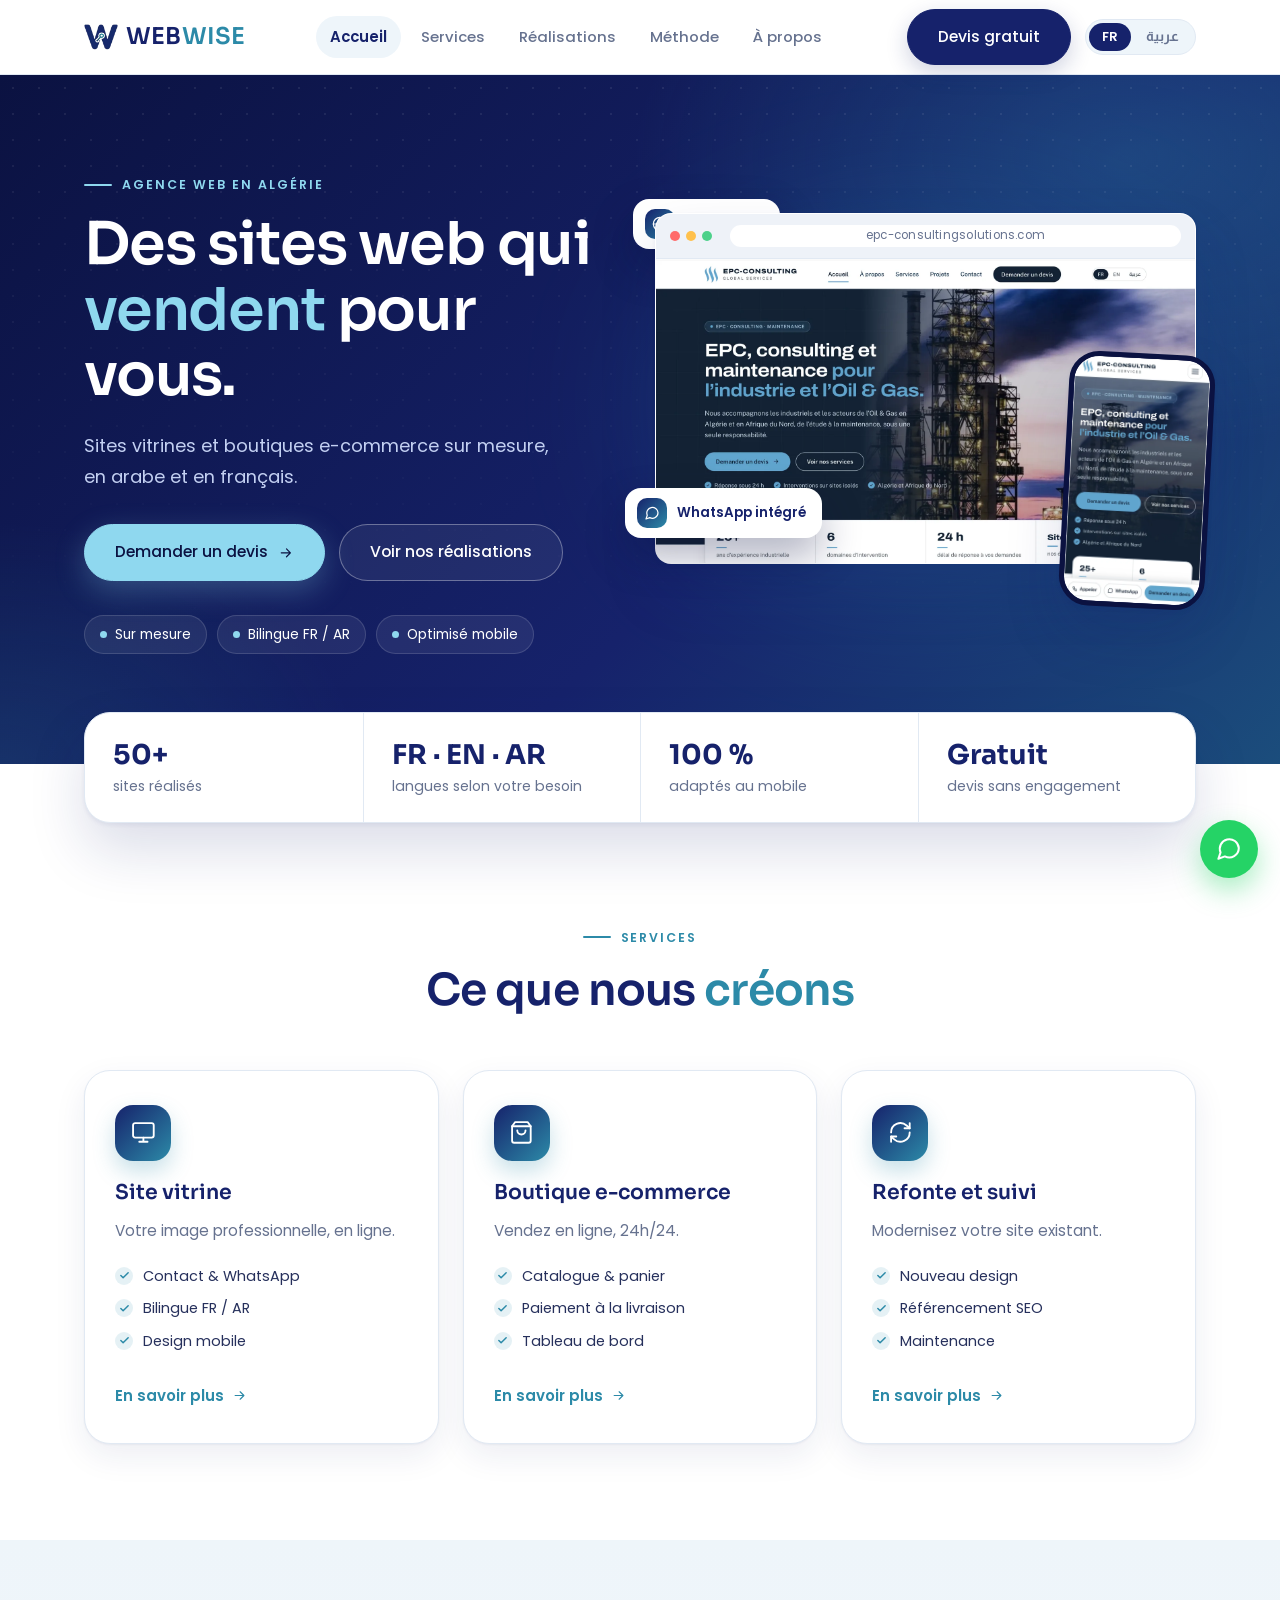
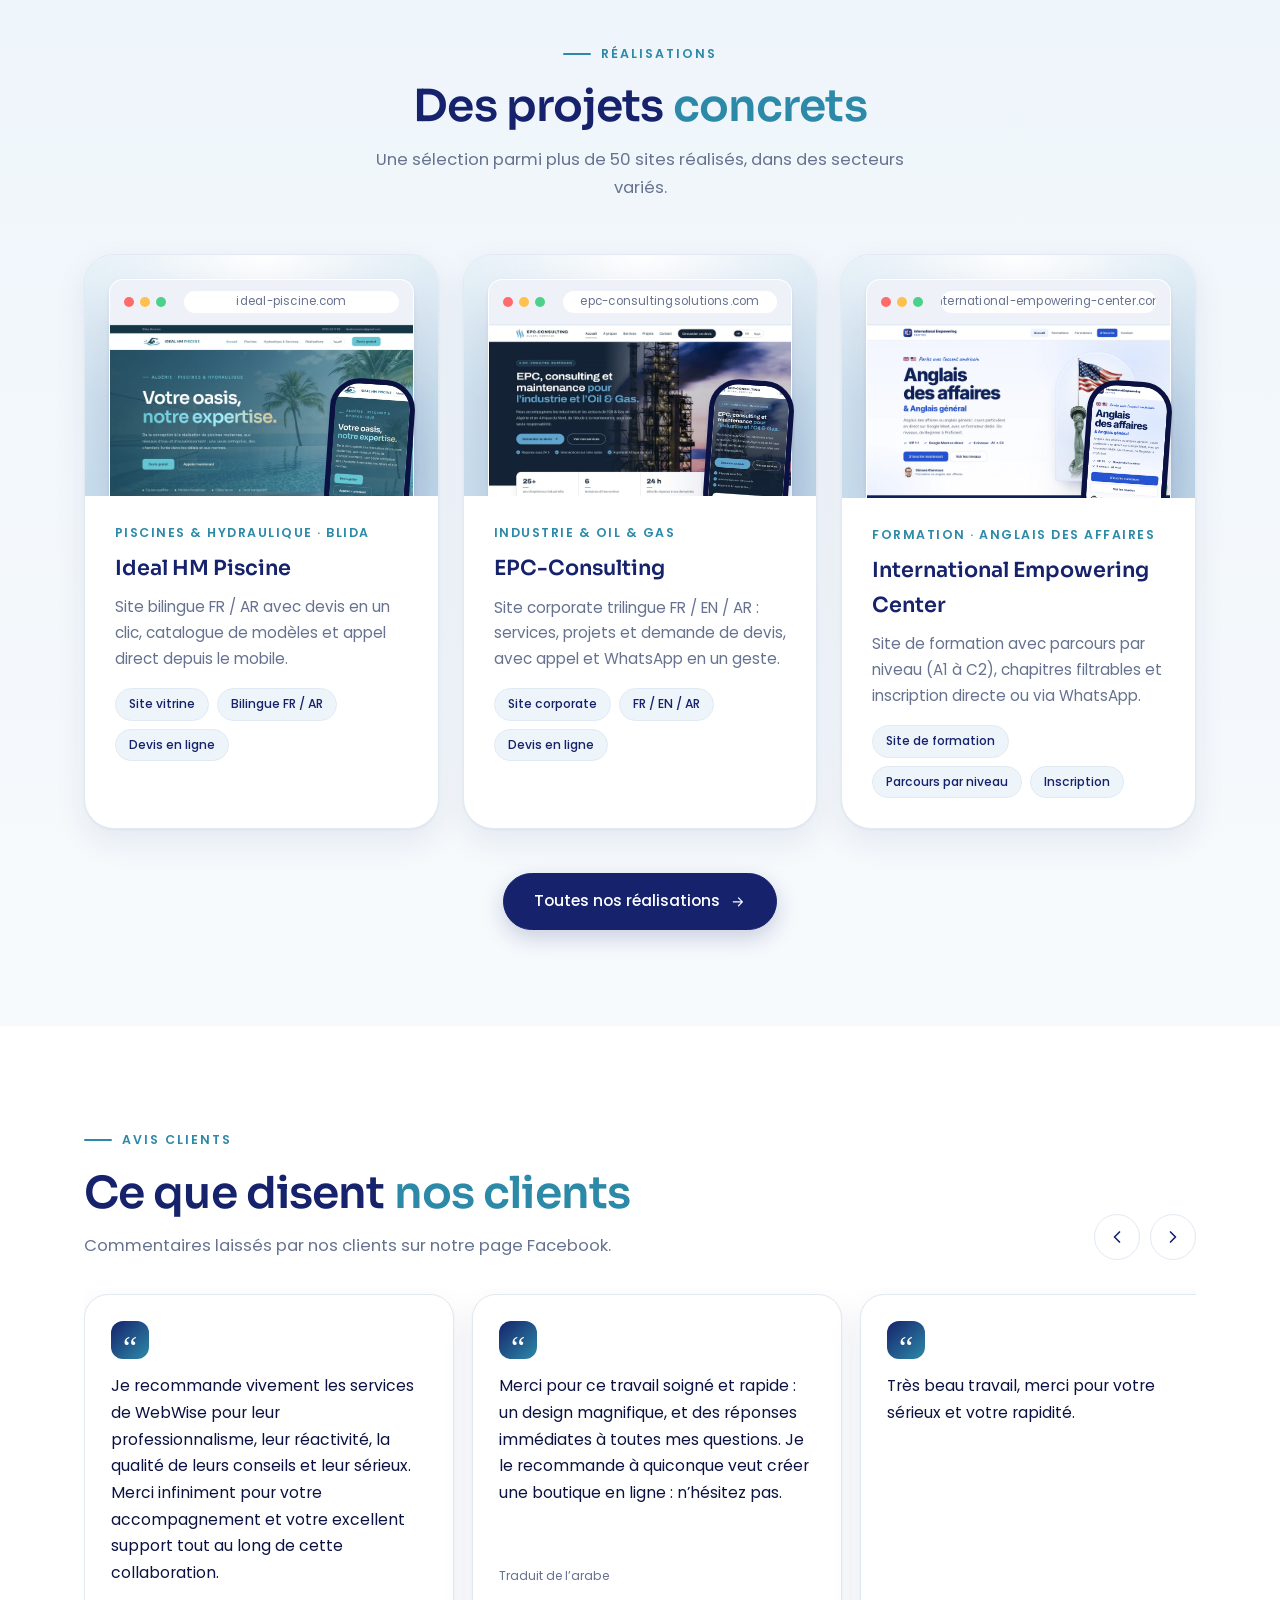
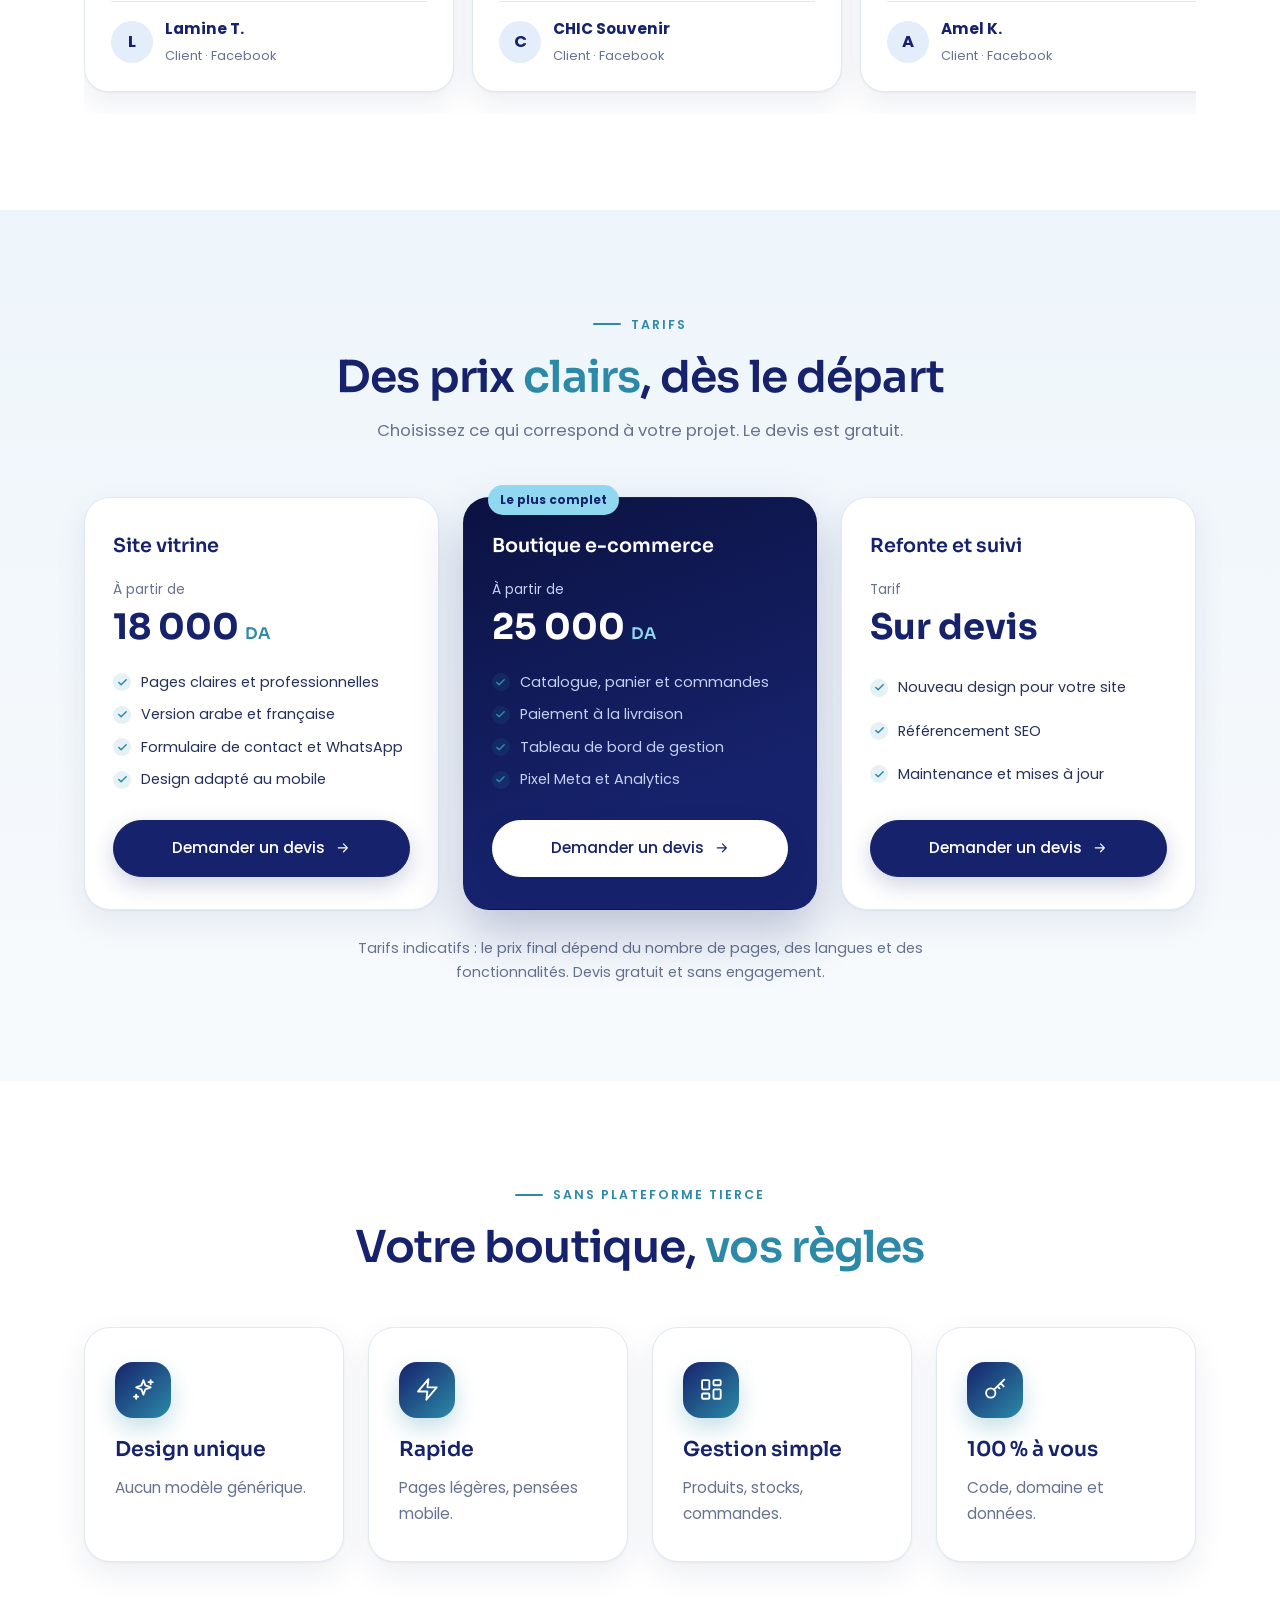
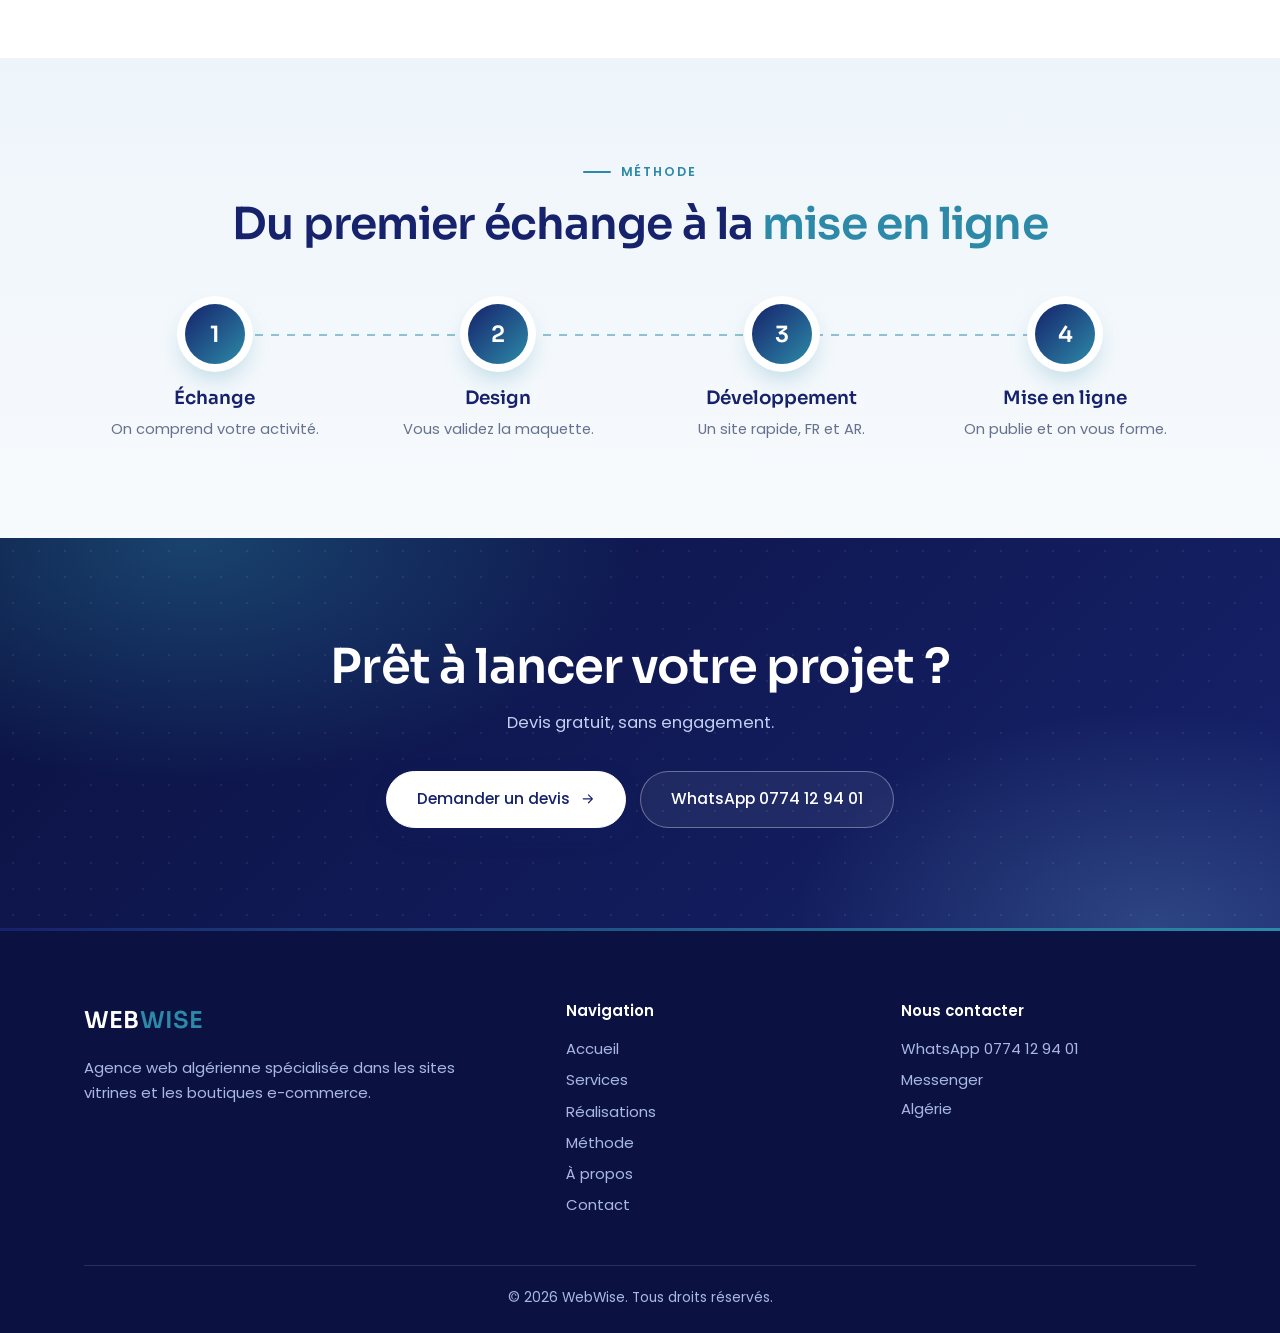
==== commit 7332bde1: "Add files via upload" ====
--- a/index.html
+++ b/index.html
@@ -5,7 +5,7 @@
 <meta name="viewport" content="width=device-width, initial-scale=1">
 <title data-ar="WebWise | وكالة ويب في الجزائر: مواقع تعريفية ومتاجر إلكترونية">WebWise | Agence web en Algérie : sites vitrines et e-commerce</title>
 <meta name="description" content="WebWise crée votre site vitrine et votre boutique e-commerce sur mesure en Algérie, en arabe et en français.">
-<link rel="icon" href="data:image/svg+xml,%3Csvg xmlns='http://www.w3.org/2000/svg' viewBox='0 0 32 32'%3E%3Crect width='32' height='32' rx='16' fill='%2316226b'/%3E%3Ctext x='16' y='22' font-size='18' font-weight='700' text-anchor='middle' fill='%23fff' font-family='Georgia'%3EW%3C/text%3E%3C/svg%3E">
+<link rel="icon" href="img/logo-mark.webp" type="image/webp">
 <link rel="preconnect" href="https://fonts.googleapis.com"><link rel="preconnect" href="https://fonts.gstatic.com" crossorigin>
 <link rel="stylesheet" href="style.css">
 </head>
@@ -18,20 +18,42 @@
 <p data-ar="مواقع تعريفية ومتاجر إلكترونية مخصصة، بالعربية والفرنسية.">Sites vitrines et boutiques e-commerce sur mesure, en arabe et en français.</p>
 <div class="actions"><a class="btn teal" href="contact"><span data-ar="اطلب عرض سعر">Demander un devis</span><i data-i="arrow" class="flip"></i></a><a class="btn ghost" href="realisations"><span data-ar="شاهد أعمالنا">Voir nos réalisations</span></a></div>
 <ul class="ticks-row"><li data-ar="تصميم مخصص">Sur mesure</li><li data-ar="عربي / فرنسي">Bilingue FR / AR</li><li data-ar="مناسب للهاتف">Optimisé mobile</li></ul>
-</div><div class="stage"><div class="chip c1"><i data-i="globe"></i><span data-ar="عربي / فرنسي">Bilingue FR / AR</span></div><div class="bf"><div class="bar"><i></i><i></i><i></i><span>ideal-piscine.com</span></div><img src="img/ideal-d-hero.webp" alt="Ideal HM Piscine" loading="lazy" width="1600"></div><div class="pf"><img src="img/ideal-m-types.webp" alt="Ideal HM Piscine mobile" loading="lazy" width="560"></div><div class="chip c2"><i data-i="chat"></i><span data-ar="واتساب مدمج">WhatsApp intégré</span></div></div></div></div>
-<section class="proof"><div class="wrap"><div class="stats rv"><div><strong>3</strong><span data-ar="مواقع منشورة">sites en ligne</span></div><div><strong>FR · EN · AR</strong><span data-ar="لغات حسب حاجتك">langues selon votre besoin</span></div><div><strong>100 %</strong><span data-ar="متوافقة مع الهاتف">adaptés au mobile</span></div><div><strong>Gratuit</strong><span data-ar="عرض سعر بدون التزام">devis sans engagement</span></div></div></div></section>
+</div><div class="stage"><div class="chip c1"><i data-i="globe"></i><span data-ar="فرنسي / إنجليزي / عربي">FR / EN / AR</span></div><div class="bf"><div class="bar"><i></i><i></i><i></i><span>epc-consultingsolutions.com</span></div><img src="img/epc-d-hero.webp" alt="EPC-Consulting" width="1600" fetchpriority="high"></div><div class="pf"><img src="img/epc-m-hero.webp" alt="EPC-Consulting mobile" width="560"></div><div class="chip c2"><i data-i="chat"></i><span data-ar="واتساب مدمج">WhatsApp intégré</span></div></div></div></div>
+<section class="proof"><div class="wrap"><div class="stats rv"><div><strong>50+</strong><span data-ar="موقعًا أنجزناه">sites réalisés</span></div><div><strong>FR · EN · AR</strong><span data-ar="لغات حسب حاجتك">langues selon votre besoin</span></div><div><strong>100 %</strong><span data-ar="متوافقة مع الهاتف">adaptés au mobile</span></div><div><strong>Gratuit</strong><span data-ar="عرض سعر بدون التزام">devis sans engagement</span></div></div></div></section>
 <section><div class="wrap"><div class="head rv"><span class="kicker" data-ar="خدماتنا">Services</span><h2 data-ar="ما <em>نصنعه</em> لك">Ce que nous <em>créons</em></h2></div>
 <div class="grid g3">
 <article class="card rv"><div class="ic"><i data-i="monitor"></i></div><h3 data-ar="موقع تعريفي">Site vitrine</h3><p data-ar="صورتك الاحترافية على الإنترنت.">Votre image professionnelle, en ligne.</p><ul class="mlist"><li data-ar="اتصال وواتساب">Contact &amp; WhatsApp</li><li data-ar="عربي / فرنسي">Bilingue FR / AR</li><li data-ar="تصميم للهاتف">Design mobile</li></ul><a class="more" href="services#vitrine"><span data-ar="اعرف المزيد">En savoir plus</span><i data-i="arrow" class="flip"></i></a></article>
 <article class="card rv"><div class="ic"><i data-i="bag"></i></div><h3 data-ar="متجر إلكتروني">Boutique e-commerce</h3><p data-ar="بع عبر الإنترنت على مدار الساعة.">Vendez en ligne, 24h/24.</p><ul class="mlist"><li data-ar="كتالوج وسلة">Catalogue &amp; panier</li><li data-ar="الدفع عند الاستلام">Paiement à la livraison</li><li data-ar="لوحة تحكم">Tableau de bord</li></ul><a class="more" href="services#ecommerce"><span data-ar="اعرف المزيد">En savoir plus</span><i data-i="arrow" class="flip"></i></a></article>
 <article class="card rv"><div class="ic"><i data-i="refresh"></i></div><h3 data-ar="إعادة تصميم ومتابعة">Refonte et suivi</h3><p data-ar="حدّث موقعك الحالي.">Modernisez votre site existant.</p><ul class="mlist"><li data-ar="تصميم جديد">Nouveau design</li><li data-ar="تحسين محركات البحث">Référencement SEO</li><li data-ar="صيانة ودعم">Maintenance</li></ul><a class="more" href="services#extras"><span data-ar="اعرف المزيد">En savoir plus</span><i data-i="arrow" class="flip"></i></a></article>
 </div></div></section>
-<section class="alt"><div class="wrap"><div class="head rv"><span class="kicker" data-ar="أعمالنا">Réalisations</span><h2 data-ar="مشاريع <em>حقيقية</em>">Des projets <em>concrets</em></h2><p class="sub" data-ar="ثلاثة مواقع منشورة، في ثلاثة قطاعات مختلفة: المسابح والصناعة والتكوين.">Trois sites en ligne, pour trois secteurs différents : piscines, industrie et formation.</p></div>
+<section class="alt"><div class="wrap"><div class="head rv"><span class="kicker" data-ar="أعمالنا">Réalisations</span><h2 data-ar="مشاريع <em>حقيقية</em>">Des projets <em>concrets</em></h2><p class="sub" data-ar="مختارات من أكثر من 50 موقعًا أنجزناه في قطاعات متنوعة.">Une sélection parmi plus de 50 sites réalisés, dans des secteurs variés.</p></div>
 <div class="work">
 <a class="proj rv " href="realisations#ideal"><div class="shot"><div class="bf"><div class="bar"><i></i><i></i><i></i><span>ideal-piscine.com</span></div><img src="img/ideal-d-hero.webp" alt="Ideal HM Piscine" loading="lazy" width="1600"></div><div class="pf"><img src="img/ideal-m-hero.webp" alt="Ideal HM Piscine mobile" loading="lazy" width="560"></div></div><div class="body"><span class="sector" data-ar="مسابح وهيدروليك · البليدة">Piscines &amp; hydraulique · Blida</span><h3>Ideal HM Piscine</h3><p data-ar="موقع بلغتين (عربي / فرنسي) مع طلب عرض سعر بنقرة واحدة، وكتالوج للنماذج، واتصال مباشر من الهاتف.">Site bilingue FR / AR avec devis en un clic, catalogue de modèles et appel direct depuis le mobile.</p><div class="tags"><span class="tag" data-ar="موقع تعريفي">Site vitrine</span><span class="tag" data-ar="عربي / فرنسي">Bilingue FR / AR</span><span class="tag" data-ar="طلب عرض سعر">Devis en ligne</span></div></div></a>
 <a class="proj rv" href="realisations#epc"><div class="shot"><div class="bf"><div class="bar"><i></i><i></i><i></i><span>epc-consultingsolutions.com</span></div><img src="img/epc-d-hero.webp" alt="EPC-Consulting" loading="lazy" width="1600"></div><div class="pf"><img src="img/epc-m-hero.webp" alt="EPC-Consulting mobile" loading="lazy" width="560"></div></div><div class="body"><span class="sector" data-ar="صناعة · نفط وغاز">Industrie &amp; Oil &amp; Gas</span><h3>EPC-Consulting</h3><p data-ar="موقع مؤسسي بثلاث لغات (فرنسي / إنجليزي / عربي): الخدمات والمشاريع وطلب عرض سعر، مع اتصال وواتساب بلمسة.">Site corporate trilingue FR / EN / AR : services, projets et demande de devis, avec appel et WhatsApp en un geste.</p><div class="tags"><span class="tag" data-ar="موقع مؤسسي">Site corporate</span><span class="tag" data-ar="فرنسي / إنجليزي / عربي">FR / EN / AR</span><span class="tag" data-ar="طلب عرض سعر">Devis en ligne</span></div></div></a>
 <a class="proj rv" href="realisations#iec"><div class="shot"><div class="bf"><div class="bar"><i></i><i></i><i></i><span>international-empowering-center.com</span></div><img src="img/iec-d-hero.webp" alt="International Empowering Center" loading="lazy" width="1600"></div><div class="pf"><img src="img/iec-m-hero.webp" alt="International Empowering Center mobile" loading="lazy" width="560"></div></div><div class="body"><span class="sector" data-ar="تكوين · الإنجليزية للأعمال">Formation · Anglais des affaires</span><h3>International Empowering Center</h3><p data-ar="موقع تكوين مع مسارات حسب المستوى (A1 إلى C2) ودروس قابلة للتصفية وتسجيل مباشر أو عبر واتساب.">Site de formation avec parcours par niveau (A1 à C2), chapitres filtrables et inscription directe ou via WhatsApp.</p><div class="tags"><span class="tag" data-ar="موقع تكوين">Site de formation</span><span class="tag" data-ar="مسارات حسب المستوى">Parcours par niveau</span><span class="tag" data-ar="تسجيل">Inscription</span></div></div></a>
 </div><div class="center rv"><a class="btn" href="realisations"><span data-ar="كل أعمالنا">Toutes nos réalisations</span><i data-i="arrow" class="flip"></i></a></div></div></section>
+<section id="avis"><div class="wrap"><div class="rhead rv"><div class="head"><span class="kicker" data-ar="آراء العملاء">Avis clients</span><h2 data-ar="ماذا يقول <em>عملاؤنا</em>">Ce que disent <em>nos clients</em></h2><p class="sub" data-ar="تعليقات تركها عملاؤنا على صفحتنا في فيسبوك.">Commentaires laissés par nos clients sur notre page Facebook.</p></div><div class="rnav" aria-hidden="true"><button type="button" data-rn="-1" aria-label="Précédent"><svg viewBox="0 0 24 24"><path d="m15 18-6-6 6-6"/></svg></button><button type="button" data-rn="1" aria-label="Suivant"><svg viewBox="0 0 24 24"><path d="m9 18 6-6-6-6"/></svg></button></div></div>
+<div class="rtrack rv" id="rtrack" tabindex="0" aria-label="Avis clients">
+<figure class="rcard"><div class="qm" aria-hidden="true">“</div><blockquote data-ar="أنصح بشدة بخدمات WebWise لاحترافيتهم وسرعة تجاوبهم وجودة نصائحهم وجديتهم. شكرًا جزيلًا على مرافقتكم ودعمكم الممتاز طوال هذا التعاون.">Je recommande vivement les services de WebWise pour leur professionnalisme, leur réactivité, la qualité de leurs conseils et leur sérieux. Merci infiniment pour votre accompagnement et votre excellent support tout au long de cette collaboration.</blockquote><small class="tr" data-ar="مترجم من الفرنسية"></small><figcaption><span class="av">L</span><div><strong>Lamine T.</strong><span data-ar="عميل · فيسبوك">Client · Facebook</span></div></figcaption></figure>
+<figure class="rcard"><div class="qm" aria-hidden="true">“</div><blockquote data-ar="نشكركم على العمل المتقن والسريع، تصميم رائع واتجاوبوا على كل الاستفسارات بسرعة، بارك الله فيكم. ننصحكم الي حب يخدم متجر الكتروني عندهم ما يترددش.">Merci pour ce travail soigné et rapide : un design magnifique, et des réponses immédiates à toutes mes questions. Je le recommande à quiconque veut créer une boutique en ligne : n’hésitez pas.</blockquote><small class="tr" data-ar="">Traduit de l’arabe</small><figcaption><span class="av">C</span><div><strong>CHIC Souvenir</strong><span data-ar="عميل · فيسبوك">Client · Facebook</span></div></figcaption></figure>
+<figure class="rcard"><div class="qm" aria-hidden="true">“</div><blockquote data-ar="عمل جميل جدًا، شكرًا على جديتكم وسرعتكم.">Très beau travail, merci pour votre sérieux et votre rapidité.</blockquote><small class="tr" data-ar="مترجم من الفرنسية"></small><figcaption><span class="av">A</span><div><strong>Amel K.</strong><span data-ar="عميل · فيسبوك">Client · Facebook</span></div></figcaption></figure>
+<figure class="rcard"><div class="qm" aria-hidden="true">“</div><blockquote data-ar="خدمة احترافية و سرعة في الاستجابة و التفاعل في ظرف قياسي شكرا لكم على المعاملة">Service professionnel, réactivité et échanges en un temps record. Merci pour votre sérieux.</blockquote><small class="tr" data-ar="">Traduit de l’arabe</small><figcaption><span class="av">M</span><div><strong>Meharzi S.</strong><span data-ar="عميل · فيسبوك">Client · Facebook</span></div></figcaption></figure>
+<figure class="rcard"><div class="qm" aria-hidden="true">“</div><blockquote data-ar="بارك الله فيك خدمة متقنة ماشاء الله ومعاملة جد حسنة وتصميم احترافي">Service soigné, très bon contact et design professionnel. Que Dieu vous bénisse.</blockquote><small class="tr" data-ar="">Traduit de l’arabe</small><figcaption><span class="av">N</span><div><strong>Nassim M.</strong><span data-ar="عميل · فيسبوك">Client · Facebook</span></div></figcaption></figure>
+<figure class="rcard"><div class="qm" aria-hidden="true">“</div><blockquote data-ar="بسم الله ماشاء الله صدق و المصداقية و احترافية جزاكم الله خير">Machallah : sincérité, crédibilité et professionnalisme. Que Dieu vous récompense.</blockquote><small class="tr" data-ar="">Traduit de l’arabe</small><figcaption><span class="av">A</span><div><strong>Ahmed B.</strong><span data-ar="عميل · فيسبوك">Client · Facebook</span></div></figcaption></figure>
+<figure class="rcard"><div class="qm" aria-hidden="true">“</div><blockquote data-ar="الله يبارك خدمة ماشاء الله ومعاملة وثقة يعطيكم الصحة . وأخدمو عندهم متندموش خاوتي">Service machallah, bon contact et confiance. Travaillez avec eux, vous ne le regretterez pas.</blockquote><small class="tr" data-ar="">Traduit de l’arabe</small><figcaption><span class="av">M</span><div><strong>Mosab R.</strong><span data-ar="عميل · فيسبوك">Client · Facebook</span></div></figcaption></figure>
+<figure class="rcard"><div class="qm" aria-hidden="true">“</div><blockquote data-ar="بارك الله فيك عمل متقن وشكرا على كل النصائح">Travail soigné, et merci pour tous les conseils.</blockquote><small class="tr" data-ar="">Traduit de l’arabe</small><figcaption><span class="av">R</span><div><strong>Rahim S.</strong><span data-ar="عميل · فيسبوك">Client · Facebook</span></div></figcaption></figure>
+<figure class="rcard"><div class="qm" aria-hidden="true">“</div><blockquote data-ar="الله يبارك فيك خويا و الله خدمتك روعة و ثقة و معاملة في القمة و هذا يدل على تربيتك و أخلاقك راقية">Votre travail est magnifique, la confiance et le professionnalisme sont au top. Cela reflète votre éducation et vos belles valeurs.</blockquote><small class="tr" data-ar="">Traduit de l’arabe</small><figcaption><span class="av">M</span><div><strong>Mémoire D.</strong><span data-ar="عميل · فيسبوك">Client · Facebook</span></div></figcaption></figure>
+<figure class="rcard"><div class="qm" aria-hidden="true">“</div><blockquote data-ar="خدمة متقنة ماشاء الله الله يبارك">Un service soigné, machallah.</blockquote><small class="tr" data-ar="">Traduit de l’arabe</small><figcaption><span class="av">O</span><div><strong>Oussama B.</strong><span data-ar="عميل · فيسبوك">Client · Facebook</span></div></figcaption></figure>
+<figure class="rcard"><div class="qm" aria-hidden="true">“</div><blockquote data-ar="سرعة وحسن المعاملة ماشاء الله">Rapidité et bon contact, machallah.</blockquote><small class="tr" data-ar="مترجم من الفرنسية"></small><figcaption><span class="av">M</span><div><strong>Merouane D.</strong><span data-ar="عميل · فيسبوك">Client · Facebook</span></div></figcaption></figure>
+<figure class="rcard"><div class="qm" aria-hidden="true">“</div><blockquote data-ar="تصميم جيد ومعاملة جيدة شكرا لكم">Bon design et bon contact, merci.</blockquote><small class="tr" data-ar="">Traduit de l’arabe</small><figcaption><span class="av">ا</span><div><strong>الجيل الذهبي</strong><span data-ar="عميل · فيسبوك">Client · Facebook</span></div></figcaption></figure>
+<figure class="rcard"><div class="qm" aria-hidden="true">“</div><blockquote data-ar="الله يبارك تصميم رائع الصدق و المصداقية جزاك الله خيرا">Un design magnifique, sincérité et crédibilité. Que Dieu vous récompense.</blockquote><small class="tr" data-ar="">Traduit de l’arabe</small><figcaption><span class="av">ع</span><div><strong>عطارة الورثيلاني كاليتوس</strong><span data-ar="عميل · فيسبوك">Client · Facebook</span></div></figcaption></figure>
+</div></div></section>
+<section class="alt" id="tarifs"><div class="wrap"><div class="head rv"><span class="kicker" data-ar="الأسعار">Tarifs</span><h2 data-ar="أسعار <em>واضحة</em> من البداية">Des prix <em>clairs</em>, dès le départ</h2><p class="sub" data-ar="اختر ما يناسب مشروعك، والعرض مجاني.">Choisissez ce qui correspond à votre projet. Le devis est gratuit.</p></div>
+<div class="grid g3 prices">
+<article class="price rv"><h3 data-ar="موقع تعريفي">Site vitrine</h3><span class="from" data-ar="ابتداءً من">À partir de</span><div class="amt"><span data-ar="18 000 دج">18 000<small>DA</small></span></div><ul class="mlist"><li data-ar="صفحات واضحة واحترافية">Pages claires et professionnelles</li><li data-ar="نسخة عربية وفرنسية">Version arabe et française</li><li data-ar="نموذج تواصل وواتساب">Formulaire de contact et WhatsApp</li><li data-ar="تصميم متوافق مع الهاتف">Design adapté au mobile</li></ul><a class="btn" href="contact"><span data-ar="اطلب عرض سعر">Demander un devis</span><i data-i="arrow" class="flip"></i></a></article>
+<article class="price feat rv"><span class="tagp" data-ar="الأكثر اكتمالًا">Le plus complet</span><h3 data-ar="متجر إلكتروني">Boutique e-commerce</h3><span class="from" data-ar="ابتداءً من">À partir de</span><div class="amt"><span data-ar="25 000 دج">25 000<small>DA</small></span></div><ul class="mlist"><li data-ar="كتالوج وسلة وطلبات">Catalogue, panier et commandes</li><li data-ar="الدفع عند الاستلام">Paiement à la livraison</li><li data-ar="لوحة تحكم للإدارة">Tableau de bord de gestion</li><li data-ar="بيكسل ميتا وأناليتيكس">Pixel Meta et Analytics</li></ul><a class="btn" href="contact"><span data-ar="اطلب عرض سعر">Demander un devis</span><i data-i="arrow" class="flip"></i></a></article>
+<article class="price rv"><h3 data-ar="إعادة تصميم ومتابعة">Refonte et suivi</h3><span class="from" data-ar="السعر">Tarif</span><div class="amt"><span data-ar="حسب الطلب">Sur devis</span></div><ul class="mlist"><li data-ar="تصميم جديد لموقعك">Nouveau design pour votre site</li><li data-ar="تحسين محركات البحث">Référencement SEO</li><li data-ar="صيانة وتحديثات">Maintenance et mises à jour</li></ul><a class="btn" href="contact"><span data-ar="اطلب عرض سعر">Demander un devis</span><i data-i="arrow" class="flip"></i></a></article>
+</div><p class="pnote rv" data-ar="الأسعار إرشادية: السعر النهائي يتوقف على عدد الصفحات واللغات والمزايا. العرض مجاني وبدون التزام.">Tarifs indicatifs : le prix final dépend du nombre de pages, des langues et des fonctionnalités. Devis gratuit et sans engagement.</p></div></section>
 <section><div class="wrap"><div class="head rv"><span class="kicker" data-ar="بدون منصات جاهزة">Sans plateforme tierce</span><h2 data-ar="متجرك، <em>بقواعدك</em>">Votre boutique, <em>vos règles</em></h2></div>
 <div class="grid g4">
 <article class="card rv"><div class="ic"><i data-i="sparkles"></i></div><h3 data-ar="تصميم فريد">Design unique</h3><p data-ar="بدون قوالب جاهزة.">Aucun modèle générique.</p></article>
--- a/style.css
+++ b/style.css
@@ -1,5 +1,5 @@
-@import url("https://fonts.googleapis.com/css2?family=Playfair+Display:ital,wght@0,500;0,600;0,700;1,500;1,600&family=Poppins:wght@400;500;600&family=Almarai:wght@400;700;800&display=swap");
-:root{--fr-head:"Playfair Display",Georgia,serif;--fr-body:"Poppins",system-ui,sans-serif;--ar:"Almarai",system-ui,sans-serif;--navy:#16226b;--ink:#0b1241;--teal:#2c8aa8;--aqua:#8fd8ef;--sky:#eef5fa;--text:#26305c;--muted:#66728f;--line:#e1e9f3;--grad:linear-gradient(135deg,#16226b,#2c8aa8);--sh:0 1px 2px #16226b0d,0 12px 32px #16226b14;--sh2:0 2px 4px #16226b10,0 28px 56px #16226b26}
+@import url("https://fonts.googleapis.com/css2?family=Sora:wght@500;600;700&family=Poppins:wght@400;500;600&family=Almarai:wght@400;700;800&display=swap");
+:root{--fr-head:"Sora",system-ui,sans-serif;--fr-body:"Poppins",system-ui,sans-serif;--ar:"Almarai",system-ui,sans-serif;--navy:#16226b;--ink:#0b1241;--teal:#2c8aa8;--aqua:#8fd8ef;--sky:#eef5fa;--text:#26305c;--muted:#66728f;--line:#e1e9f3;--grad:linear-gradient(135deg,#16226b,#2c8aa8);--sh:0 1px 2px #16226b0d,0 12px 32px #16226b14;--sh2:0 2px 4px #16226b10,0 28px 56px #16226b26}
 *{box-sizing:border-box;margin:0}
 html{scroll-behavior:smooth;scroll-padding-top:90px}
 body{font-family:var(--fr-body);color:var(--text);background:#fff;line-height:1.7;font-size:16.5px;-webkit-font-smoothing:antialiased;overflow-x:hidden}
@@ -7,7 +7,7 @@
 html[lang=ar] body,html[lang=ar] h1,html[lang=ar] h2,html[lang=ar] h3,html[lang=ar] .brand,html[lang=ar] summary{font-family:var(--ar)}
 html[lang=ar] h1,html[lang=ar] h2,html[lang=ar] h3{font-weight:800}
 html[lang=ar] .kicker,html[lang=ar] .tag{letter-spacing:0;text-transform:none}
-em{font-style:italic;color:var(--teal)}html[lang=ar] em{font-style:normal}
+em{font-style:normal;color:var(--teal)}html[lang=ar] em{font-style:normal}
 a{color:inherit}img{display:block;max-width:100%}
 :focus-visible{outline:3px solid var(--teal);outline-offset:3px}
 .wrap{max-width:1160px;margin:0 auto;padding:0 24px}
@@ -16,7 +16,7 @@
 /* header */
 header{position:sticky;top:0;z-index:20;background:#ffffffe6;backdrop-filter:saturate(1.6) blur(14px);-webkit-backdrop-filter:saturate(1.6) blur(14px);border-bottom:1px solid var(--line)}
 .nav{display:flex;align-items:center;justify-content:space-between;height:74px;gap:16px}
-.brand{font-size:1.65rem;text-decoration:none;direction:ltr;letter-spacing:.01em}
+.brand{font-size:1.45rem;text-decoration:none;direction:ltr;letter-spacing:.01em}
 .brand span{color:var(--teal)}
 .menu{display:flex;gap:6px}
 .menu a{text-decoration:none;font-weight:500;font-size:.93rem;color:var(--muted);padding:8px 14px;border-radius:999px;transition:.2s}
@@ -44,9 +44,9 @@
 .hero::before{content:"";position:absolute;inset:0;background-image:radial-gradient(#ffffff14 1px,transparent 1.2px);background-size:26px 26px;mask-image:linear-gradient(#000,transparent 85%);-webkit-mask-image:linear-gradient(#000,transparent 85%)}
 .hero .wrap{position:relative;display:grid;grid-template-columns:1fr 1.05fr;gap:56px;align-items:center}
 .hero .kicker{color:var(--aqua)}
-.hero h1{color:#fff;font-size:clamp(2.5rem,5.2vw,4.2rem);line-height:1.1}
+.hero h1{color:#fff;font-size:clamp(2.2rem,4.6vw,3.7rem);line-height:1.12}
 .hero h1 em{color:var(--aqua)}
-h1{font-size:clamp(2.4rem,5vw,3.9rem);line-height:1.15}
+h1{font-size:clamp(2rem,4.4vw,3.3rem);line-height:1.15}
 html[lang=ar] h1{line-height:1.4}
 .hero p{margin:22px 0 32px;color:#c3d0f2;font-size:1.12rem;max-width:27em}
 .ticks-row{list-style:none;padding:0;display:flex;flex-wrap:wrap;gap:10px;margin-top:34px}
@@ -200,4 +200,63 @@
 .menu{display:none;position:absolute;top:74px;inset-inline:0;background:#fff;flex-direction:column;padding:16px 24px 22px;border-bottom:1px solid var(--line);gap:4px;box-shadow:0 20px 30px #16226b14}
 .menu.open{display:flex}.menu a{padding:12px 14px}}
 @media(max-width:520px){.g4{grid-template-columns:1fr}.flow{grid-template-columns:1fr}.proj .shot{padding:22px 22px 0}.visual{padding:24px 18px 0}.phones{margin:-40px 6px 0}.chip{font-size:.76rem}form{padding:24px}}
+/* v5 : header, langue, barre mobile */
+.brand{display:inline-flex;align-items:center;gap:0;white-space:nowrap}.brand img{width:34px;height:auto;display:block;margin-inline-end:8px}
+.flags{display:flex;gap:2px;background:#eef5fa;border:1px solid var(--line);border-radius:999px;padding:3px}
+.flags button{border:0;background:none;padding:6px 13px;border-radius:999px;font:600 .8rem var(--fr-body);color:var(--muted);opacity:1;line-height:1.2;cursor:pointer}
+.flags button#btn-ar{font-family:var(--ar);font-size:.86rem}
+.flags button[aria-pressed=true]{background:var(--navy);color:#fff}
+.mbar{display:none}
+@media(max-width:860px){
+.brand{font-size:1.2rem}.brand img{width:30px;margin-inline-end:6px}.tools{gap:8px}.flags button{padding:6px 11px}
+.hero{padding:32px 0 54px;text-align:start}
+.hero h1{font-size:1.95rem;line-height:1.16}.hero .wrap{gap:0}
+.hero p{margin:14px 0 22px;font-size:1rem;max-width:none}
+.hero .kicker,.hero .actions,.ticks-row{justify-content:flex-start}
+.hero .actions{flex-direction:column;gap:10px}.hero .actions .btn{width:100%;justify-content:center}
+.ticks-row{margin-top:20px;gap:8px}.ticks-row li{font-size:.8rem;padding:6px 12px}
+.stage{order:0;margin:26px auto 0;padding-bottom:26px}.chip.c1{display:none}.chip.c2{bottom:46px;inset-inline-start:-6px;font-size:.72rem;padding:8px 12px 8px 8px}
+.proof{margin-top:-26px}.stats>div{padding:16px 16px}.stats strong{font-size:1.2rem;white-space:nowrap}.stats span{font-size:.78rem}
+section{padding:48px 0}.head{margin-bottom:26px}.head h2{font-size:1.75rem}
+.card{padding:22px 20px;border-radius:20px}
+.g4,.g3:not(:has(.mlist)){grid-template-columns:repeat(2,1fr);gap:12px}
+.g4 .card,.g3:not(:has(.mlist)) .card{padding:18px 16px;gap:6px}.g4 .card h3,.g3:not(:has(.mlist)) .card h3{font-size:1.02rem}.g4 .card p{font-size:.84rem}
+.card .ic{width:44px;height:44px}
+.flow{gap:12px;row-gap:12px}
+.flow>div{display:grid;grid-template-columns:48px 1fr;column-gap:14px;align-items:center;text-align:start;padding:14px 16px;background:#fff;border:1px solid var(--line);border-radius:18px}
+.flow>div::before{width:44px;height:44px;margin:0;grid-row:span 2;font-size:1.05rem}
+.flow h3{font-size:1.05rem}.flow p{margin-top:0;font-size:.86rem}
+.proj .body{padding:20px 20px 22px}.work{gap:18px}
+.band{padding:52px 0}.band .actions{flex-direction:column}.band .actions .btn{width:100%;justify-content:center}
+.wa{display:none}
+.mbar{display:flex;gap:10px;position:fixed;inset-inline:0;bottom:0;z-index:40;padding:10px 14px calc(10px + env(safe-area-inset-bottom,0px));background:#fffffff0;backdrop-filter:blur(10px);-webkit-backdrop-filter:blur(10px);border-top:1px solid var(--line)}
+.mbar .btn{flex:1;justify-content:center;padding:13px 10px;font-size:.92rem}.mbar .wb{background:#25d366;border-color:#25d366;color:#fff}
+body{padding-bottom:74px}
+}
+/* v6 : avis + tarifs */
+h1,h2{letter-spacing:-.02em}html[lang=ar] h1,html[lang=ar] h2{letter-spacing:0}
+.rhead{display:flex;align-items:flex-end;justify-content:space-between;gap:20px;flex-wrap:wrap;margin-bottom:28px}
+.rhead .head{margin:0;text-align:start}
+.rnav{display:flex;gap:10px}.rnav button{width:46px;height:46px;border-radius:50%;border:1.5px solid var(--line);background:#fff;color:var(--navy);cursor:pointer;display:grid;place-items:center;transition:.2s}.rnav button:hover{background:var(--navy);color:#fff;border-color:var(--navy)}.rnav svg{width:20px;height:20px;fill:none;stroke:currentColor;stroke-width:2;stroke-linecap:round;stroke-linejoin:round}
+.rtrack{display:flex;gap:18px;overflow-x:auto;scroll-snap-type:x mandatory;padding:6px 2px 22px;scrollbar-width:none;-webkit-overflow-scrolling:touch}.rtrack::-webkit-scrollbar{display:none}
+.rcard{flex:0 0 min(370px,86%);scroll-snap-align:start;background:#fff;border:1px solid var(--line);border-radius:24px;padding:26px 26px 22px;box-shadow:var(--sh);display:flex;flex-direction:column;gap:14px;margin:0}
+.rcard .qm{width:38px;height:38px;border-radius:12px;background:var(--grad);color:#fff;display:grid;place-items:center;font-family:Georgia,serif;font-size:2rem;line-height:1;padding-top:10px}
+.rcard blockquote{margin:0;color:var(--ink);font-size:.98rem;line-height:1.7;flex:1}
+.rcard .tr{color:var(--muted);font-size:.76rem;margin-top:-6px}.rcard .tr:empty{display:none}
+.rcard figcaption{display:flex;align-items:center;gap:12px;border-top:1px solid var(--line);padding-top:14px}
+.rcard .av{width:42px;height:42px;border-radius:50%;background:#e4eefa;color:var(--navy);display:grid;place-items:center;font-weight:700;flex:none}
+.rcard figcaption strong{unicode-bidi:plaintext;display:block;color:var(--navy);font-size:.95rem;font-family:var(--fr-body)}.rcard figcaption span:not(.av){color:var(--muted);font-size:.8rem}
+.prices{align-items:stretch}
+.price{position:relative;background:#fff;border:1px solid var(--line);border-radius:26px;padding:32px 28px;box-shadow:var(--sh);display:flex;flex-direction:column;gap:6px}
+.price h3{font-size:1.2rem}.price .from{color:var(--muted);font-size:.85rem;margin-top:10px}
+.price .amt{font-family:var(--fr-head);font-weight:700;font-size:2.2rem;color:var(--navy);line-height:1.15;direction:ltr;text-align:start}.price .amt small{font-size:1rem;font-weight:600;color:var(--teal);margin-inline-start:6px}
+html[lang=ar] .price .amt{font-family:var(--ar)}
+.price .mlist{margin:16px 0 22px;flex:1}.price .btn{justify-content:center}
+.price.feat{background:linear-gradient(160deg,#0b1241,#16226b 70%);border-color:transparent;box-shadow:0 24px 50px #16226b40}
+.price.feat h3,.price.feat .amt{color:#fff}.price.feat .from,.price.feat .mlist li{color:#c3d0f2}.price.feat .amt small{color:var(--aqua)}
+.price.feat .btn{background:#fff;color:var(--navy);border-color:#fff}
+.price .tagp{position:absolute;top:-13px;inset-inline-start:24px;background:var(--aqua);color:var(--navy);font-weight:700;font-size:.74rem;padding:5px 12px;border-radius:999px}
+.pnote{text-align:center;color:var(--muted);font-size:.9rem;margin-top:26px;max-width:40em;margin-inline:auto}
+.splitfrom{margin:10px 0 18px;color:var(--muted)}.splitfrom strong{color:var(--navy);font-family:var(--fr-head);font-size:1.15rem}
+@media(max-width:860px){.rhead{margin-bottom:18px}.rnav{display:none}.rcard{padding:22px 20px 18px}.price{padding:28px 22px}.price .amt{font-size:1.9rem}.prices{gap:22px}}
 @media(prefers-reduced-motion:reduce){html{scroll-behavior:auto}*{transition:none!important;animation:none!important}.js .rv{opacity:1;transform:none}}
